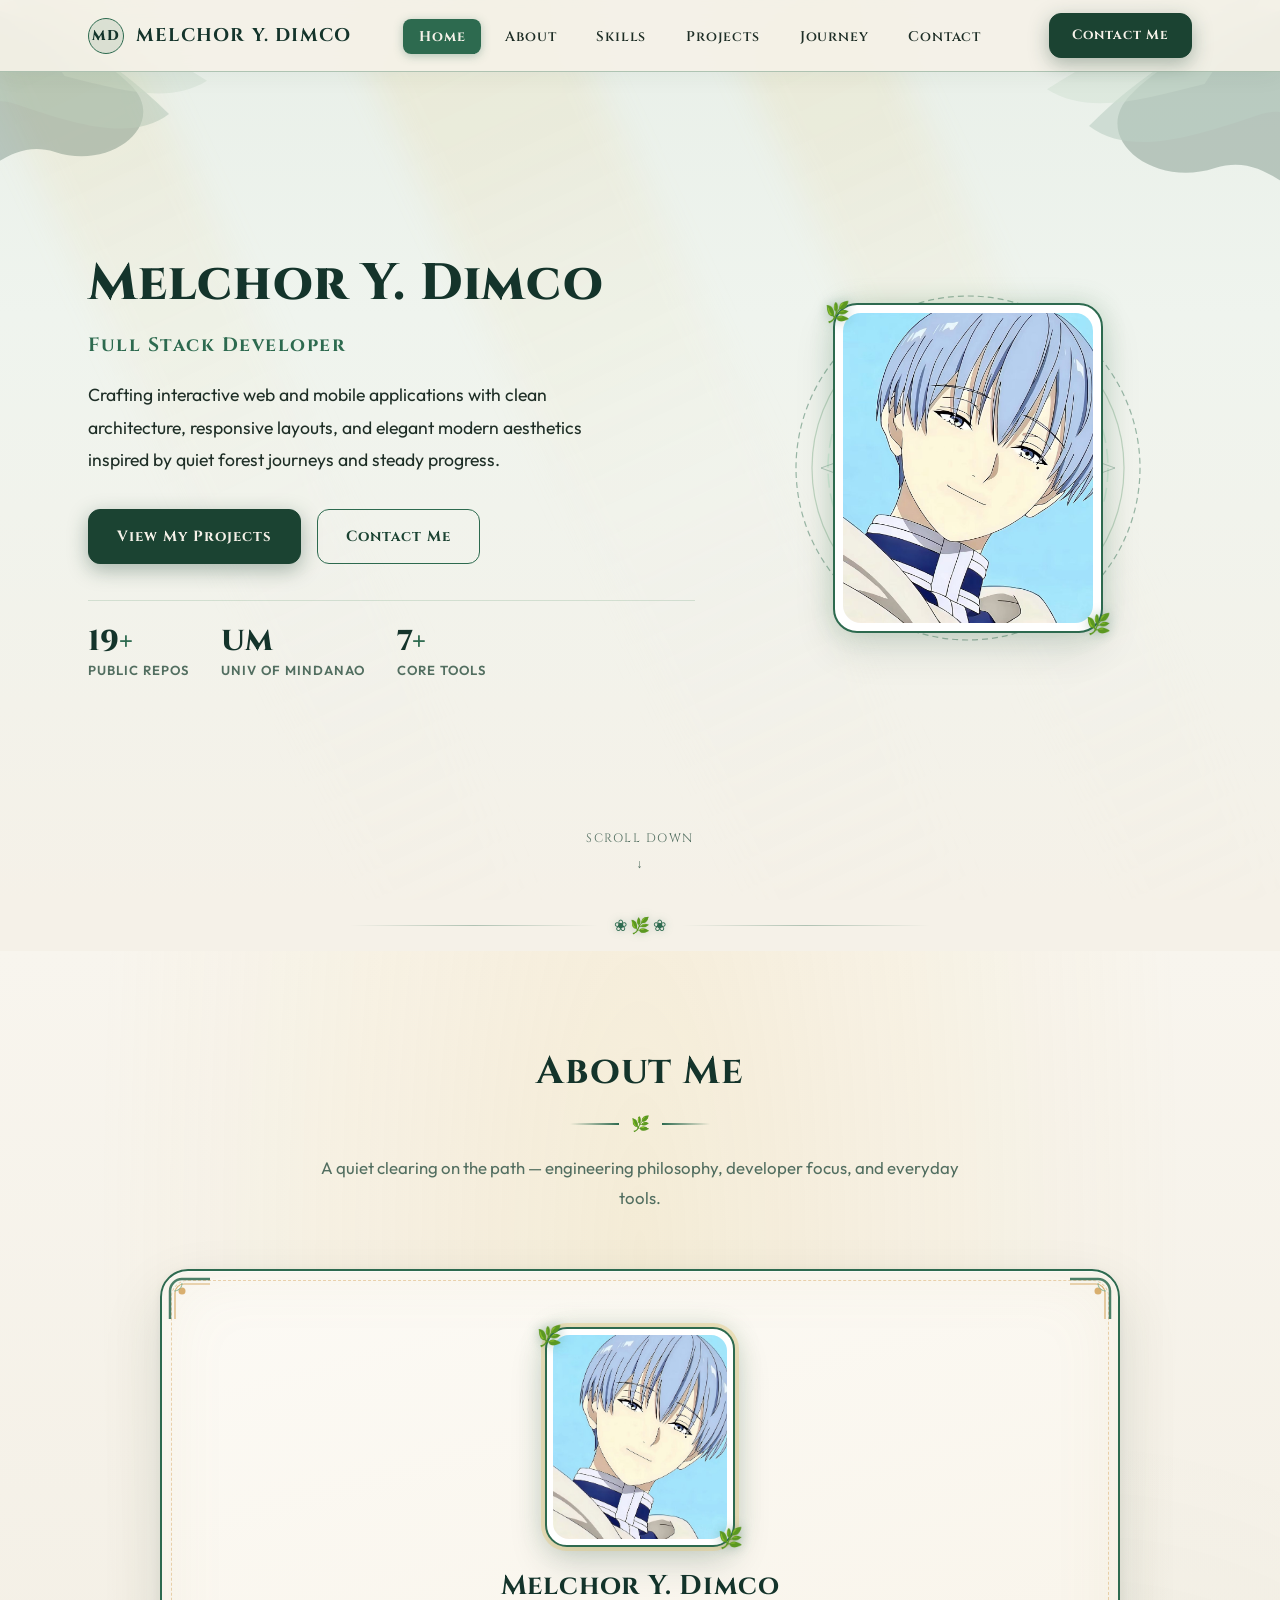
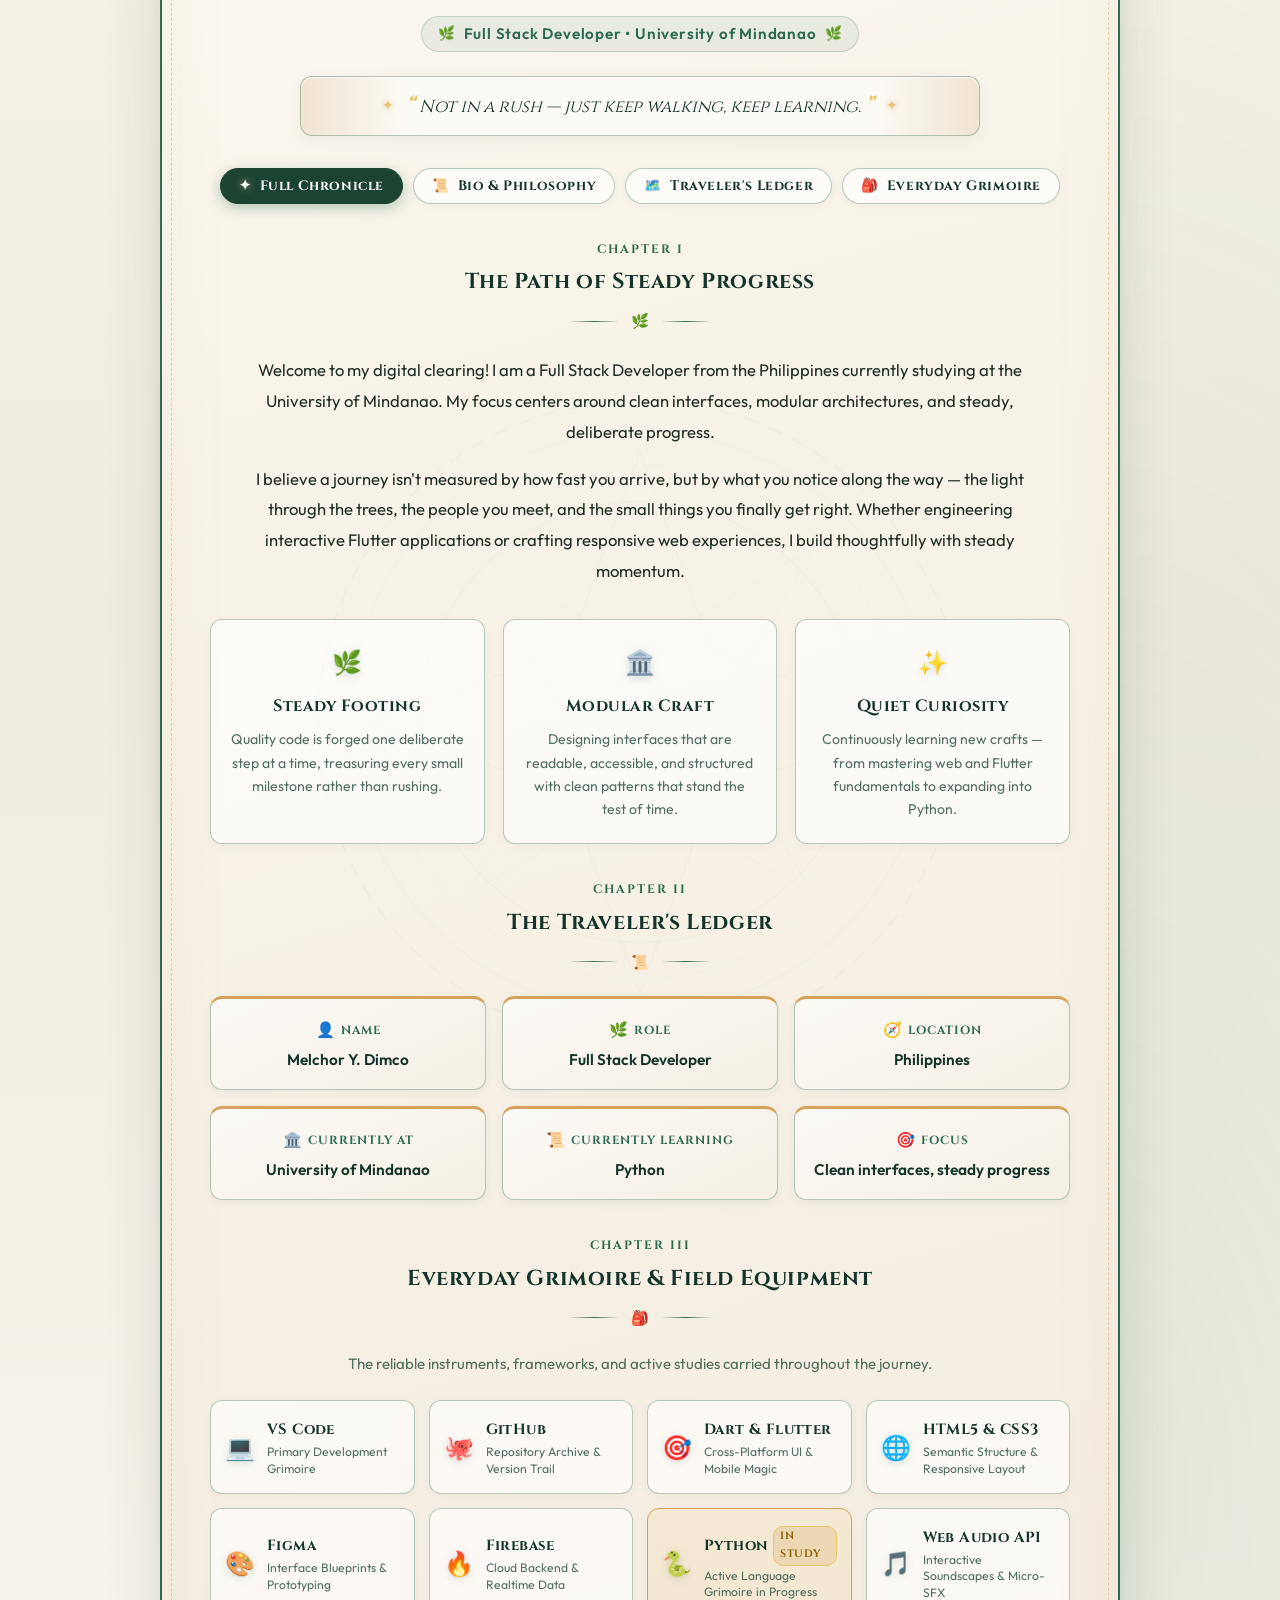
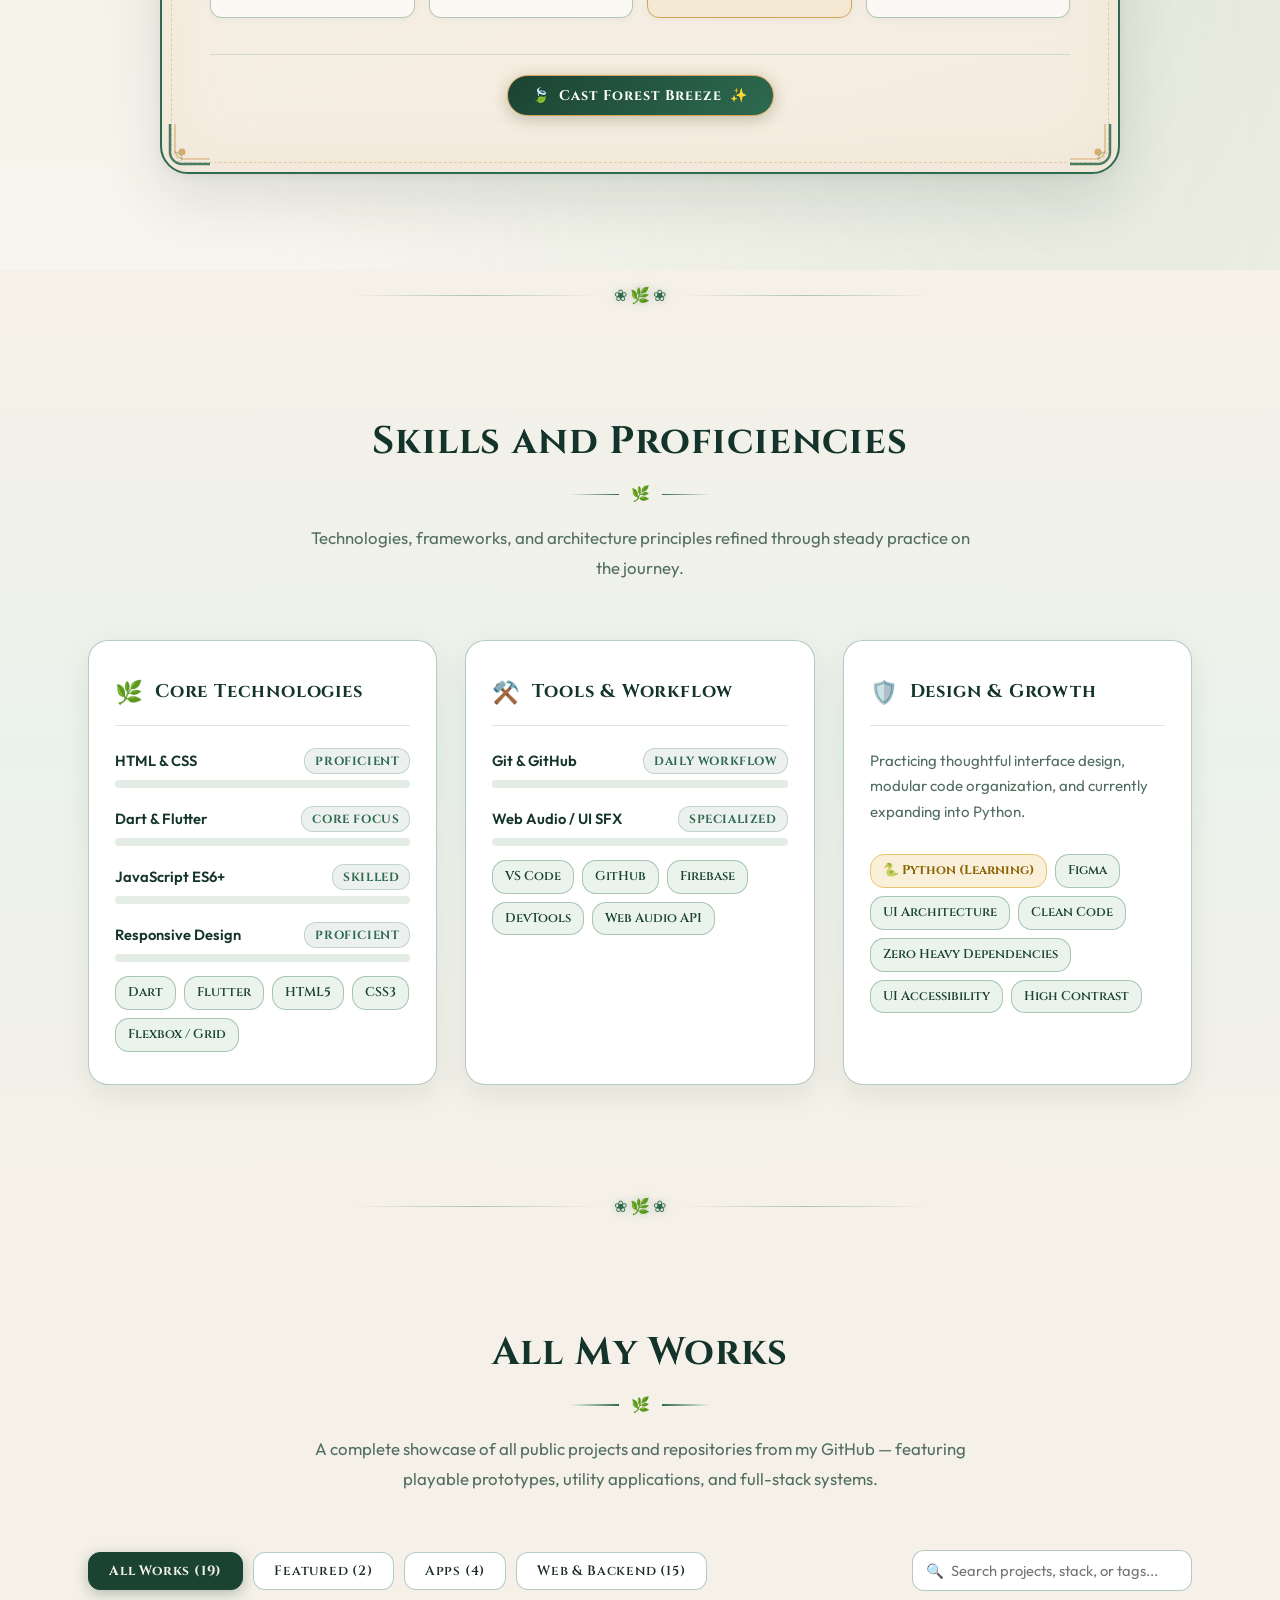
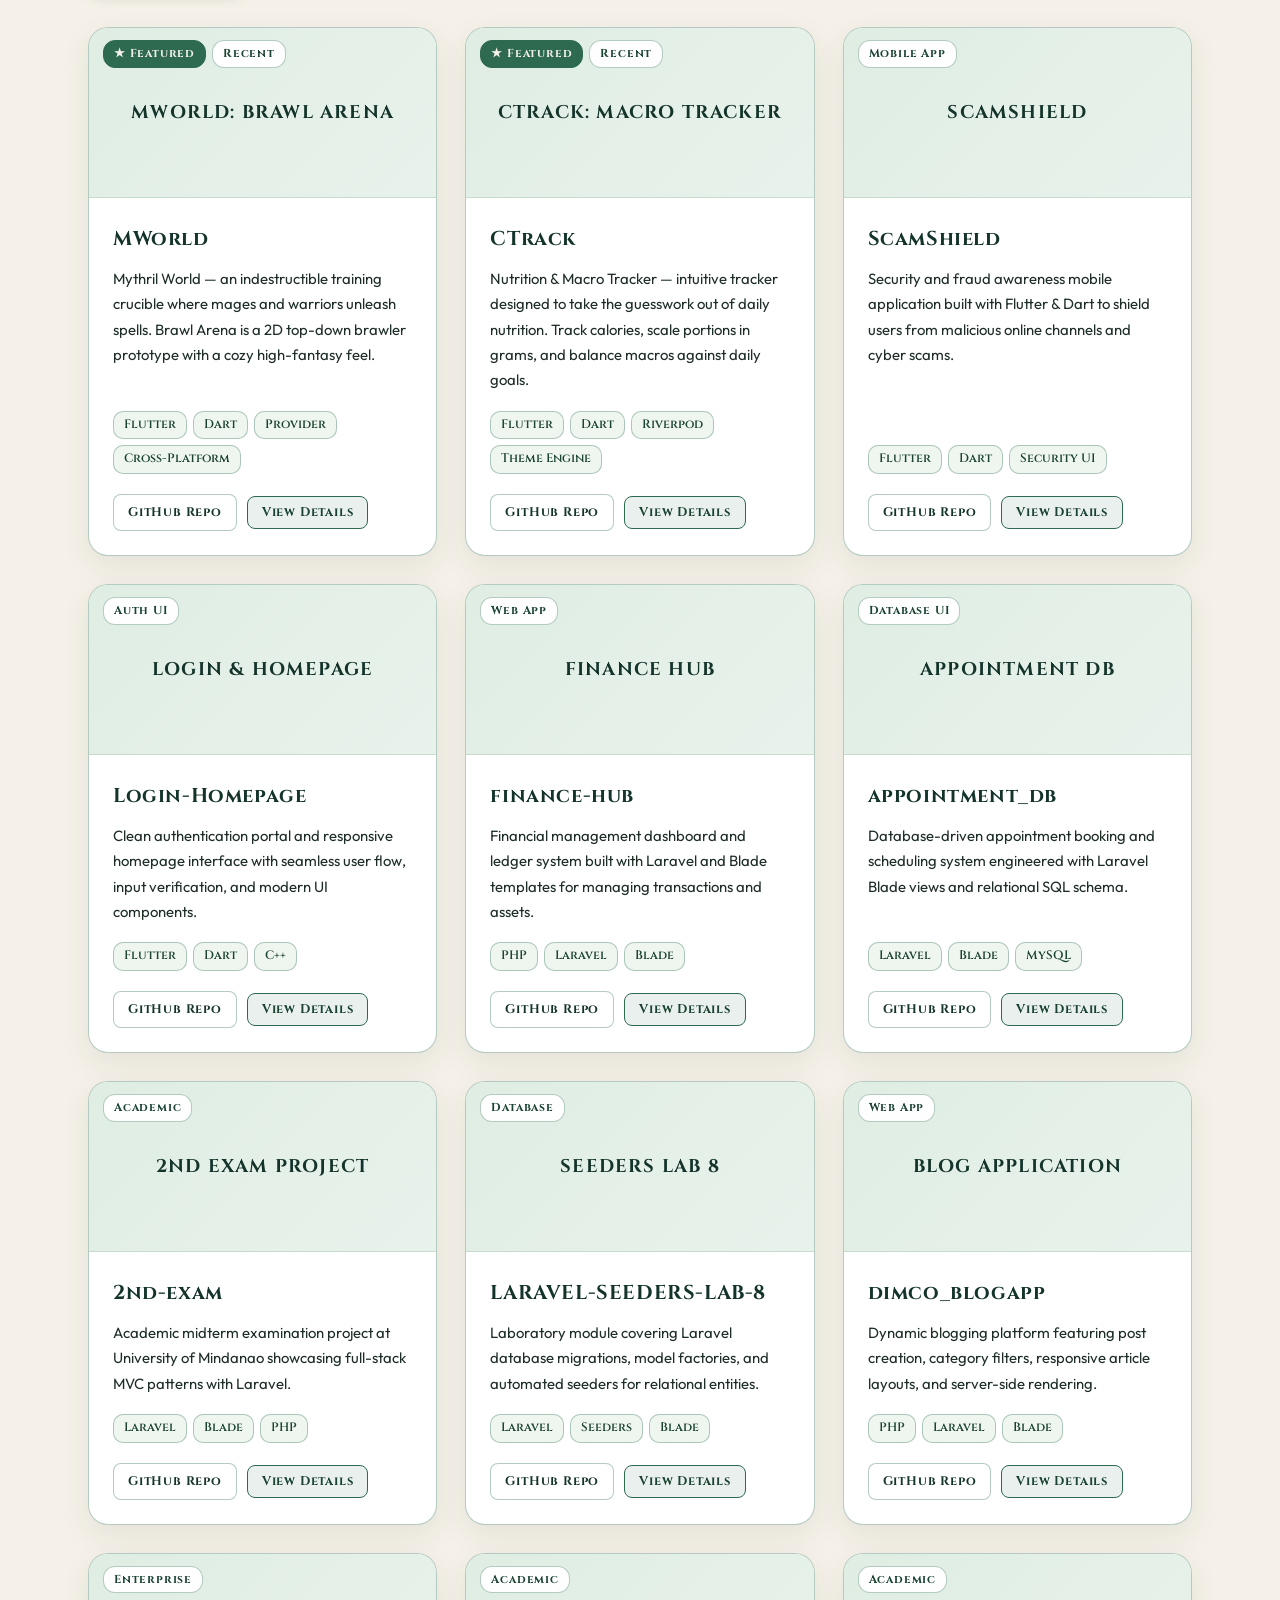
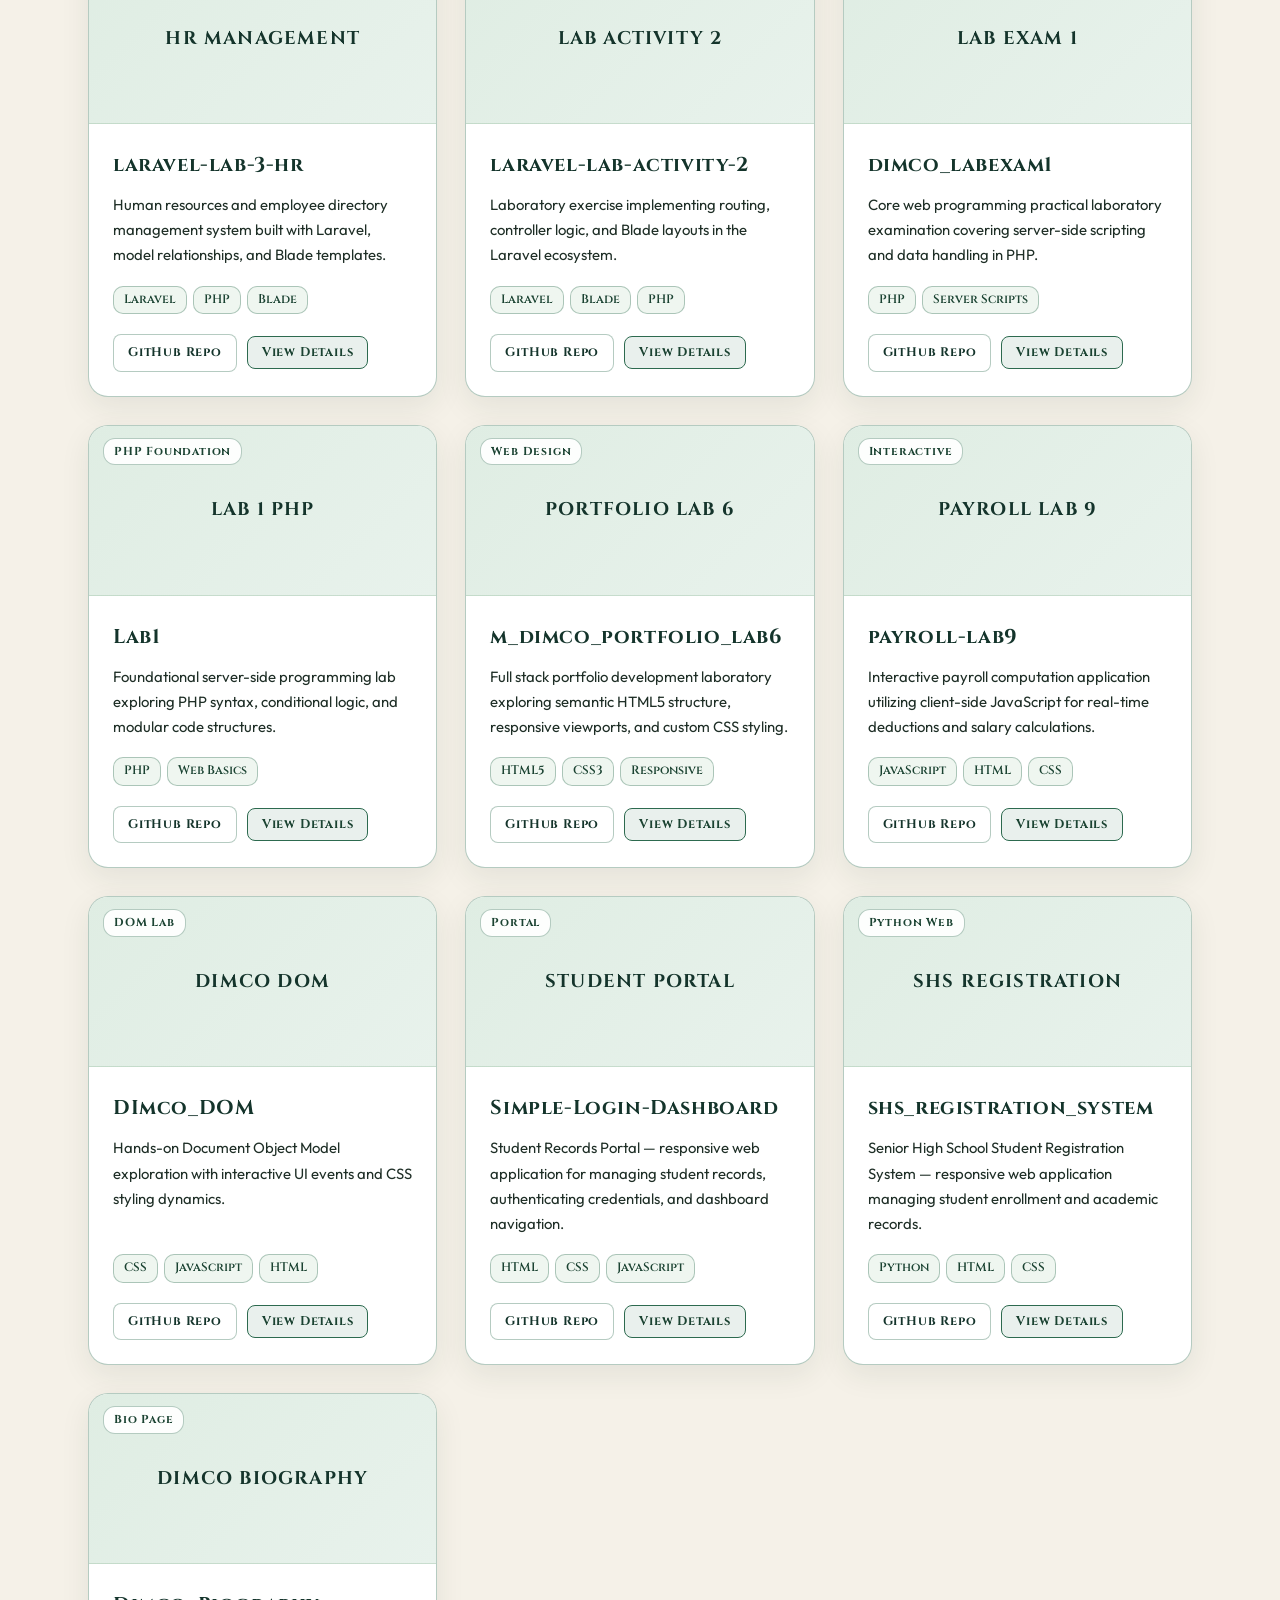
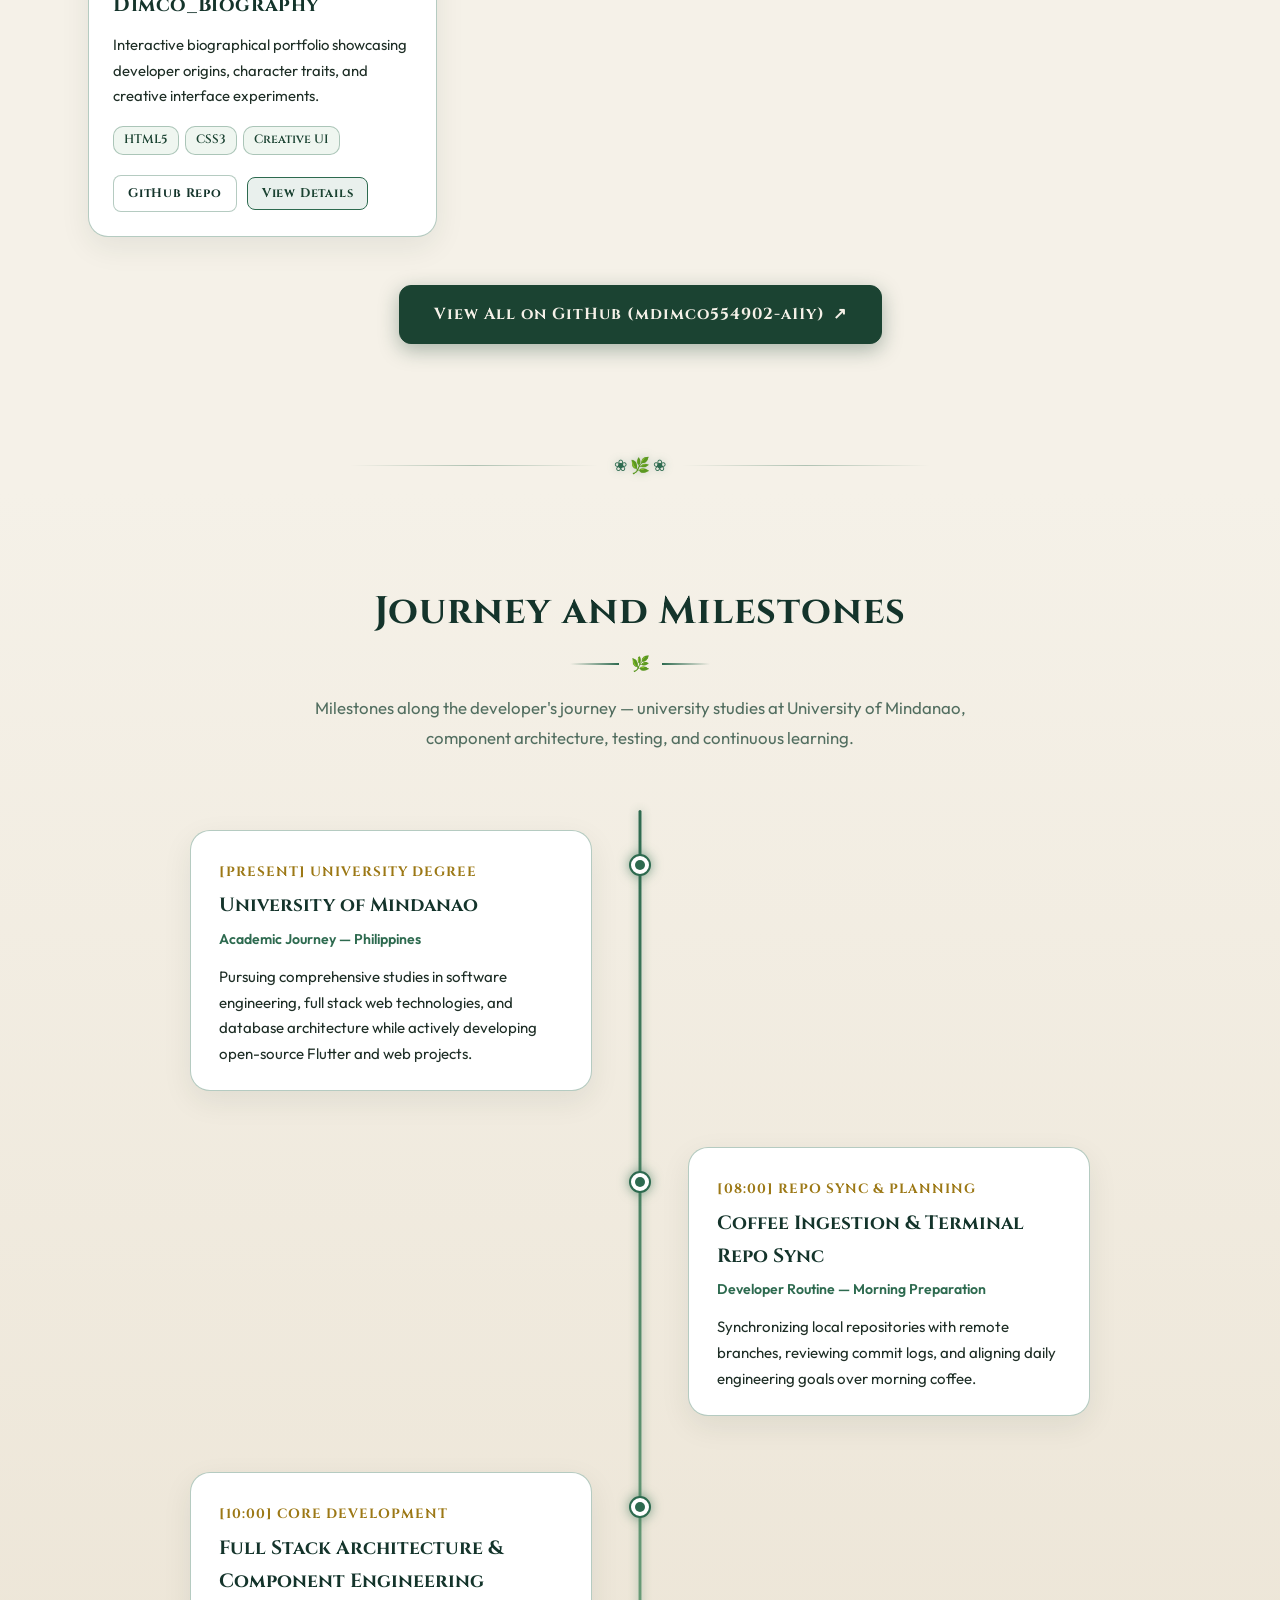
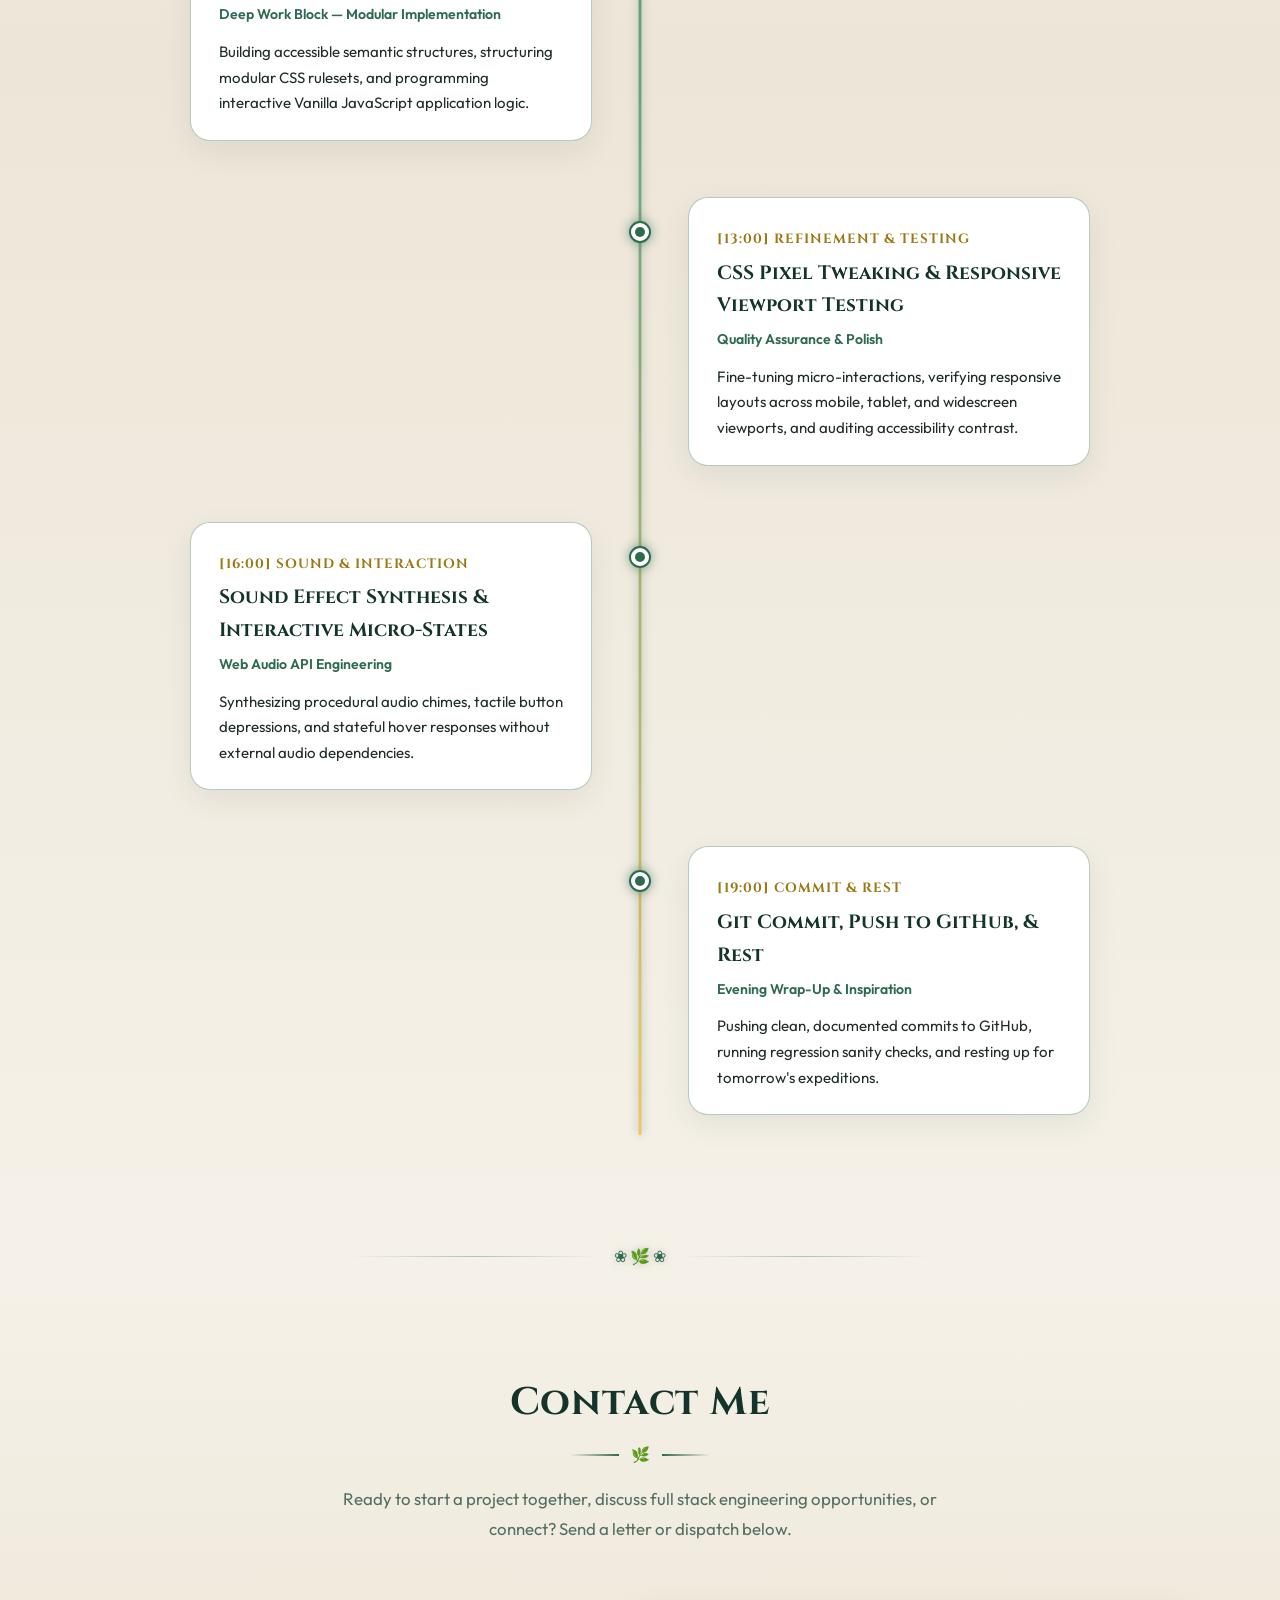
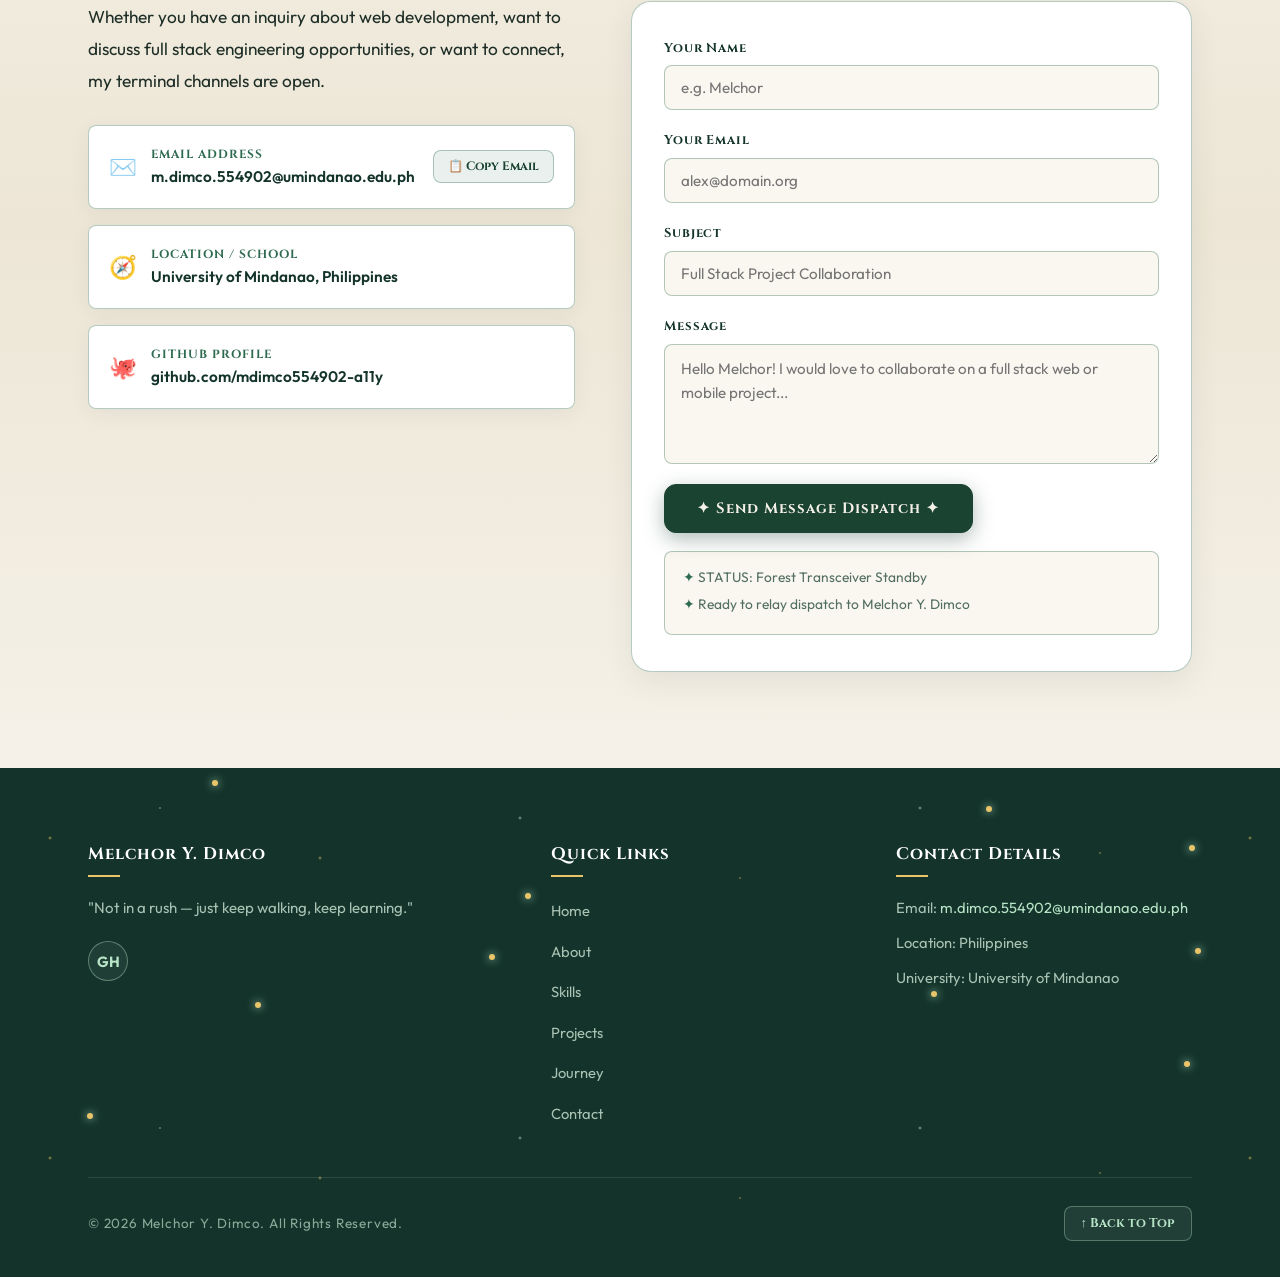
==== index.html @ fe4b0633 "Initial portfolio" ====
<!DOCTYPE html>
<html lang="en">
<head>
    <meta charset="UTF-8">
    <meta name="viewport" content="width=device-width, initial-scale=1.0">
    <meta name="description" content="Portfolio of Melchor Y. Dimco — Full Stack Developer based in the Philippines, crafting clean interfaces, modular backends, and steady web experiences in a calm green forest aesthetic.">
    <title>Melchor Y. Dimco | Full Stack Developer</title>

    <!-- Google Fonts: Cinzel (Storybook Serif) & Outfit (Clean Modern Sans) -->
    <link rel="preconnect" href="https://fonts.googleapis.com">
    <link rel="preconnect" href="https://fonts.gstatic.com" crossorigin>
    <link href="https://fonts.googleapis.com/css2?family=Cinzel:wght@600;700;800;900&family=Outfit:wght@300;400;500;600;700&display=swap" rel="stylesheet">

    <!-- CSS Cascades -->
    <link rel="stylesheet" href="css/main.css">
    <link rel="stylesheet" href="css/animations.css">
</head>
<body>

    <!-- Moss-Green Journey Progress Bar (Top of Viewport) -->
    <div id="scroll-progress-bar" aria-hidden="true"></div>

    <!-- 1. FIXED HEADER / NAVIGATION (72px, Frosted Cream Glass) -->
    <header class="site-header" id="site-header">
        <div class="header-container">
            <!-- Monogram & Wordmark -->
            <a href="#hero" class="header-logo" aria-label="Melchor Y. Dimco Home">
                <span class="logo-monogram">MD</span>
                <span>MELCHOR Y. DIMCO</span>
            </a>

            <!-- Desktop Nav Menu -->
            <nav aria-label="Main Navigation">
                <ul class="nav-menu" id="nav-menu">
                    <li><a href="#hero" class="nav-link active">Home</a></li>
                    <li><a href="#about" class="nav-link">About</a></li>
                    <li><a href="#skills" class="nav-link">Skills</a></li>
                    <li><a href="#projects" class="nav-link">Projects</a></li>
                    <li><a href="#journey" class="nav-link">Journey</a></li>
                    <li><a href="#contact" class="nav-link">Contact</a></li>
                </ul>
            </nav>

            <!-- Header Right Actions -->
            <div class="header-actions">
                <a href="#contact" class="btn-contact-nav">Contact Me</a>
                <button class="hamburger-toggle" id="hamburger-toggle" type="button" aria-label="Toggle navigation menu" aria-expanded="false">☰</button>
            </div>
        </div>

        <!-- Mobile Slide-In Panel -->
        <div class="mobile-nav-panel" id="mobile-nav-panel" aria-label="Mobile Navigation">
            <a href="#hero" class="nav-link active">Home</a>
            <a href="#about" class="nav-link">About</a>
            <a href="#skills" class="nav-link">Skills</a>
            <a href="#projects" class="nav-link">Projects</a>
            <a href="#journey" class="nav-link">Journey</a>
            <a href="#contact" class="nav-link">Contact</a>
            <a href="#contact" class="btn-primary" style="margin-top: 8px; width: 100%; text-align: center;">Contact Me</a>
        </div>
    </header>

    <!-- MAIN CONTENT -->
    <main>

        <!-- 2. SECTION 1: HERO SECTION (Sunlit Forest Entrance) -->
        <section id="hero">
            <!-- Layered Forest Canopy & Sunlight Rays -->
            <div class="hero-forest-backdrop" aria-hidden="true">
                <!-- Soft Sunlight Rays -->
                <div class="sunlight-ray ray-1"></div>
                <div class="sunlight-ray ray-2"></div>
                <div class="sunlight-ray ray-3"></div>

                <!-- Forest Canopy Leaves Top Left & Right -->
                <svg class="canopy-svg canopy-left" viewBox="0 0 400 200" fill="none" xmlns="http://www.w3.org/2000/svg">
                    <path d="M-20,-20 C60,40 120,30 180,90 C220,130 160,180 100,160 C50,145 30,190 -20,200 Z" fill="#1B4332"/>
                    <path d="M0,0 C90,20 160,60 220,120 C180,150 120,130 60,110 C20,95 10,130 -20,140 Z" fill="#2D6A4F" opacity="0.6"/>
                    <path d="M50,-10 C120,15 190,40 260,85 C220,110 170,95 110,80 Z" fill="#74A57F" opacity="0.45"/>
                </svg>

                <svg class="canopy-svg canopy-right" viewBox="0 0 400 200" fill="none" xmlns="http://www.w3.org/2000/svg">
                    <path d="M420,-20 C340,40 280,30 220,90 C180,130 240,180 300,160 C350,145 370,190 420,200 Z" fill="#1B4332"/>
                    <path d="M400,0 C310,20 240,60 180,120 C220,150 280,130 340,110 C380,95 390,130 420,140 Z" fill="#2D6A4F" opacity="0.6"/>
                    <path d="M350,-10 C280,15 210,40 140,85 C180,110 230,95 290,80 Z" fill="#74A57F" opacity="0.45"/>
                </svg>
            </div>

            <!-- Falling Forest Leaves Container (Max 12 Leaves) -->
            <div id="falling-leaves-container" aria-hidden="true"></div>

            <div class="section-container">
                <div class="hero-grid">
                    <!-- Text Column -->
                    <div class="hero-text-col">
                        <h1 class="hero-title">Melchor Y. Dimco</h1>
                        <p class="hero-role">Full Stack Developer</p>
                        <p class="hero-intro">Crafting interactive web and mobile applications with clean architecture, responsive layouts, and elegant modern aesthetics inspired by quiet forest journeys and steady progress.</p>

                        <div class="hero-btn-group">
                            <a href="#projects" class="btn-primary">View My Projects</a>
                            <a href="#contact" class="btn-secondary">Contact Me</a>
                        </div>

                        <!-- Stats Strip (Real Data Only - Zero Percentages) -->
                        <div class="hero-stats-strip">
                            <div class="stat-item">
                                <span class="stat-number">19<span>+</span></span>
                                <span class="stat-label">Public Repos</span>
                            </div>
                            <div class="stat-item">
                                <span class="stat-number">UM</span>
                                <span class="stat-label">Univ of Mindanao</span>
                            </div>
                            <div class="stat-item">
                                <span class="stat-number">7<span>+</span></span>
                                <span class="stat-label">Core Tools</span>
                            </div>
                        </div>
                    </div>

                    <!-- Photo Column with Faint Glowing Green Magic Circle -->
                    <div class="hero-photo-col">
                        <!-- Faint Glowing Green Magic Circle SVG -->
                        <div class="magic-circle-svg-wrap" aria-hidden="true">
                            <svg viewBox="0 0 370 370" fill="none" xmlns="http://www.w3.org/2000/svg">
                                <circle cx="185" cy="185" r="172" stroke="#2D6A4F" stroke-width="1.2" stroke-dasharray="6 4" opacity="0.45"/>
                                <circle cx="185" cy="185" r="156" stroke="#74A57F" stroke-width="1.2" opacity="0.4"/>
                                <circle cx="185" cy="185" r="140" stroke="#B7E4C7" stroke-width="1.5" stroke-dasharray="14 6" opacity="0.5"/>
                                <polygon points="185,38 224,146 332,185 224,224 185,332 146,224 38,185 146,146" stroke="#2D6A4F" stroke-width="0.9" opacity="0.35"/>
                                <polygon points="185,50 212,158 320,185 212,212 185,320 158,212 50,185 158,158" stroke="#74A57F" stroke-width="0.9" transform="rotate(45 185 185)" opacity="0.3"/>
                                <circle cx="185" cy="185" r="120" stroke="#2D6A4F" stroke-width="1" opacity="0.4"/>
                            </svg>
                        </div>

                        <!-- 24px Rounded Gold & Moss Frame with Corner Ferns -->
                        <div class="hero-photo-frame">
                            <img src="assets/images/Himmel.jpg" alt="Melchor Y. Dimco - Full Stack Developer Portrait" class="hero-img">
                        </div>
                    </div>
                </div>
            </div>

            <!-- Soft Animated Scroll-Down Indicator -->
            <a href="#about" class="hero-scroll-indicator" aria-label="Scroll to About section">
                <span>SCROLL DOWN</span>
                <span class="scroll-arrow" aria-hidden="true">↓</span>
            </a>
        </section>

        <!-- Fern Divider -->
        <div class="section-fern-divider" aria-hidden="true">
            <div class="divider-line"></div>
            <div class="divider-leaf">❀ 🌿 ❀</div>
            <div class="divider-line"></div>
        </div>

        <!-- 3. SECTION 2: ABOUT SECTION (Quiet Forest Clearing) -->
        <section id="about">
            <div class="section-container">
                <div class="section-header">
                    <h2 class="section-heading">About Me</h2>
                    <div class="section-heading-underline"><span class="section-heading-leaf">🌿</span></div>
                    <p class="section-lead">A quiet clearing on the path — engineering philosophy, developer focus, and everyday tools.</p>
                </div>

                <!-- Thematic Storybook Grimoire Card -->
                <div class="about-card-centered about-grimoire-card">
                    <!-- Faint Rotating Magic Circle Watermark in Background -->
                    <div class="about-magic-watermark" aria-hidden="true">
                        <svg viewBox="0 0 370 370" fill="none" xmlns="http://www.w3.org/2000/svg">
                            <circle cx="185" cy="185" r="175" stroke="#2D6A4F" stroke-width="1.2" stroke-dasharray="8 6" opacity="0.6"/>
                            <circle cx="185" cy="185" r="158" stroke="#74A57F" stroke-width="1" opacity="0.5"/>
                            <circle cx="185" cy="185" r="140" stroke="#B7E4C7" stroke-width="1.2" stroke-dasharray="14 6" opacity="0.5"/>
                            <polygon points="185,38 224,146 332,185 224,224 185,332 146,224 38,185 146,146" stroke="#2D6A4F" stroke-width="0.9" opacity="0.4"/>
                            <polygon points="185,50 212,158 320,185 212,212 185,320 158,212 50,185 158,158" stroke="#74A57F" stroke-width="0.9" transform="rotate(45 185 185)" opacity="0.35"/>
                            <circle cx="185" cy="185" r="120" stroke="#2D6A4F" stroke-width="1" opacity="0.4"/>
                        </svg>
                    </div>

                    <!-- Four Ornate Elven Grimoire Corner Brackets -->
                    <div class="grimoire-corner grimoire-corner-tl" aria-hidden="true">
                        <svg viewBox="0 0 44 44" fill="none"><path d="M2,42 L2,14 C2,7.37 7.37,2 14,2 L42,2" stroke="#2D6A4F" stroke-width="2.5"/><path d="M7,42 L7,16 C7,11.03 11.03,7 16,7 L42,7" stroke="#D4A359" stroke-width="1.2"/><circle cx="14" cy="14" r="3.5" fill="#D4A359"/><path d="M14,6 C14,14 6,14 6,14" stroke="#74A57F" stroke-width="1"/></svg>
                    </div>
                    <div class="grimoire-corner grimoire-corner-tr" aria-hidden="true">
                        <svg viewBox="0 0 44 44" fill="none"><path d="M42,42 L42,14 C42,7.37 36.63,2 30,2 L2,2" stroke="#2D6A4F" stroke-width="2.5"/><path d="M37,42 L37,16 C37,11.03 32.97,7 28,7 L2,7" stroke="#D4A359" stroke-width="1.2"/><circle cx="30" cy="14" r="3.5" fill="#D4A359"/><path d="M30,6 C30,14 38,14 38,14" stroke="#74A57F" stroke-width="1"/></svg>
                    </div>
                    <div class="grimoire-corner grimoire-corner-bl" aria-hidden="true">
                        <svg viewBox="0 0 44 44" fill="none"><path d="M2,2 L2,30 C2,36.63 7.37,42 14,42 L42,42" stroke="#2D6A4F" stroke-width="2.5"/><path d="M7,2 L7,28 C7,32.97 11.03,37 16,37 L42,37" stroke="#D4A359" stroke-width="1.2"/><circle cx="14" cy="30" r="3.5" fill="#D4A359"/><path d="M14,38 C14,30 6,30 6,30" stroke="#74A57F" stroke-width="1"/></svg>
                    </div>
                    <div class="grimoire-corner grimoire-corner-br" aria-hidden="true">
                        <svg viewBox="0 0 44 44" fill="none"><path d="M42,2 L42,30 C42,36.63 36.63,42 30,42 L2,42" stroke="#2D6A4F" stroke-width="2.5"/><path d="M37,2 L37,28 C37,32.97 32.97,37 28,37 L2,37" stroke="#D4A359" stroke-width="1.2"/><circle cx="30" cy="30" r="3.5" fill="#D4A359"/><path d="M30,38 C30,30 38,30 38,30" stroke="#74A57F" stroke-width="1"/></svg>
                    </div>

                    <!-- Centered Portrait & Identity Badge -->
                    <div class="about-avatar-wrap">
                        <div class="about-photo-frame">
                            <img src="assets/images/Himmel.jpg" alt="Melchor Y. Dimco Portrait" class="about-img" loading="lazy">
                        </div>
                        <h3 class="about-name-title">Melchor Y. Dimco</h3>
                        <p class="about-role-sub">
                            <span class="about-role-leaf">🌿</span>
                            <span>Full Stack Developer • University of Mindanao</span>
                            <span class="about-role-leaf">🌿</span>
                        </p>
                    </div>

                    <!-- Frieren Storybook Motto Plaque (Antique Parchment Scroll Banner) -->
                    <div class="about-motto-plaque">
                        <div class="plaque-pin plaque-pin-left" aria-hidden="true">✦</div>
                        <div class="plaque-content">
                            <span class="plaque-quote-mark">“</span>
                            <span class="plaque-text">Not in a rush — just keep walking, keep learning.</span>
                            <span class="plaque-quote-mark">”</span>
                        </div>
                        <div class="plaque-pin plaque-pin-right" aria-hidden="true">✦</div>
                    </div>

                    <!-- Thematic Interactive Navigation Tabs (Ribbon Bookmarks) -->
                    <div class="about-grimoire-tabs" role="tablist" aria-label="About Me Chapters">
                        <button type="button" class="about-tab-btn active" role="tab" aria-selected="true" data-tab="all" id="tab-btn-all">
                            <span class="tab-icon">✦</span>
                            <span>Full Chronicle</span>
                        </button>
                        <button type="button" class="about-tab-btn" role="tab" aria-selected="false" data-tab="chronicle" id="tab-btn-chronicle">
                            <span class="tab-icon">📜</span>
                            <span>Bio &amp; Philosophy</span>
                        </button>
                        <button type="button" class="about-tab-btn" role="tab" aria-selected="false" data-tab="ledger" id="tab-btn-ledger">
                            <span class="tab-icon">🗺️</span>
                            <span>Traveler's Ledger</span>
                        </button>
                        <button type="button" class="about-tab-btn" role="tab" aria-selected="false" data-tab="equipment" id="tab-btn-equipment">
                            <span class="tab-icon">🎒</span>
                            <span>Everyday Grimoire</span>
                        </button>
                    </div>

                    <!-- TAB CONTENT PANELS CONTAINER -->
                    <div class="about-panels-wrap">

                        <!-- CHAPTER I: BIO & JOURNEY PHILOSOPHY -->
                        <div class="about-tab-panel is-active" id="panel-chronicle" data-panel="chronicle">
                            <div class="about-chapter-heading">
                                <span class="chapter-num">Chapter I</span>
                                <h4 class="chapter-title">The Path of Steady Progress</h4>
                                <div class="chapter-divider"><span class="chapter-leaf">🌿</span></div>
                            </div>

                            <div class="about-bio-wrap">
                                <p class="about-bio-p">Welcome to my digital clearing! I am a Full Stack Developer from the Philippines currently studying at the University of Mindanao. My focus centers around clean interfaces, modular architectures, and steady, deliberate progress.</p>
                                <p class="about-bio-p">I believe a journey isn't measured by how fast you arrive, but by what you notice along the way — the light through the trees, the people you meet, and the small things you finally get right. Whether engineering interactive Flutter applications or crafting responsive web experiences, I build thoughtfully with steady momentum.</p>
                            </div>

                            <!-- 3 Frieren Journey Principles Cards -->
                            <div class="journey-principles-grid">
                                <div class="principle-card">
                                    <div class="principle-icon-wrap">🌿</div>
                                    <h5 class="principle-title">Steady Footing</h5>
                                    <p class="principle-desc">Quality code is forged one deliberate step at a time, treasuring every small milestone rather than rushing.</p>
                                </div>
                                <div class="principle-card">
                                    <div class="principle-icon-wrap">🏛️</div>
                                    <h5 class="principle-title">Modular Craft</h5>
                                    <p class="principle-desc">Designing interfaces that are readable, accessible, and structured with clean patterns that stand the test of time.</p>
                                </div>
                                <div class="principle-card">
                                    <div class="principle-icon-wrap">✨</div>
                                    <h5 class="principle-title">Quiet Curiosity</h5>
                                    <p class="principle-desc">Continuously learning new crafts — from mastering web and Flutter fundamentals to expanding into Python.</p>
                                </div>
                            </div>
                        </div>

                        <!-- CHAPTER II: THE TRAVELER'S LEDGER (6 Parchment Info Cards) -->
                        <div class="about-tab-panel is-active" id="panel-ledger" data-panel="ledger">
                            <div class="about-chapter-heading">
                                <span class="chapter-num">Chapter II</span>
                                <h4 class="chapter-title">The Traveler's Ledger</h4>
                                <div class="chapter-divider"><span class="chapter-leaf">📜</span></div>
                            </div>

                            <div class="about-info-grid">
                                <div class="info-item">
                                    <div class="info-item-header">
                                        <span class="info-item-icon">👤</span>
                                        <span class="info-label">Name</span>
                                    </div>
                                    <span class="info-value">Melchor Y. Dimco</span>
                                </div>
                                <div class="info-item">
                                    <div class="info-item-header">
                                        <span class="info-item-icon">🌿</span>
                                        <span class="info-label">Role</span>
                                    </div>
                                    <span class="info-value">Full Stack Developer</span>
                                </div>
                                <div class="info-item">
                                    <div class="info-item-header">
                                        <span class="info-item-icon">🧭</span>
                                        <span class="info-label">Location</span>
                                    </div>
                                    <span class="info-value">Philippines</span>
                                </div>
                                <div class="info-item">
                                    <div class="info-item-header">
                                        <span class="info-item-icon">🏛️</span>
                                        <span class="info-label">Currently At</span>
                                    </div>
                                    <span class="info-value">University of Mindanao</span>
                                </div>
                                <div class="info-item">
                                    <div class="info-item-header">
                                        <span class="info-item-icon">📜</span>
                                        <span class="info-label">Currently Learning</span>
                                    </div>
                                    <span class="info-value">Python</span>
                                </div>
                                <div class="info-item">
                                    <div class="info-item-header">
                                        <span class="info-item-icon">🎯</span>
                                        <span class="info-label">Focus</span>
                                    </div>
                                    <span class="info-value">Clean interfaces, steady progress</span>
                                </div>
                            </div>
                        </div>

                        <!-- CHAPTER III: EVERYDAY GRIMOIRE & TOOLS (Real Data Tools Showcase) -->
                        <div class="about-tab-panel is-active" id="panel-equipment" data-panel="equipment">
                            <div class="about-chapter-heading">
                                <span class="chapter-num">Chapter III</span>
                                <h4 class="chapter-title">Everyday Grimoire &amp; Field Equipment</h4>
                                <div class="chapter-divider"><span class="chapter-leaf">🎒</span></div>
                            </div>
                            <p class="about-panel-subtitle">The reliable instruments, frameworks, and active studies carried throughout the journey.</p>

                            <div class="grimoire-tools-grid">
                                <div class="grimoire-tool-card">
                                    <div class="tool-card-icon">💻</div>
                                    <div class="tool-card-body">
                                        <span class="tool-card-name">VS Code</span>
                                        <span class="tool-card-role">Primary Development Grimoire</span>
                                    </div>
                                </div>
                                <div class="grimoire-tool-card">
                                    <div class="tool-card-icon">🐙</div>
                                    <div class="tool-card-body">
                                        <span class="tool-card-name">GitHub</span>
                                        <span class="tool-card-role">Repository Archive &amp; Version Trail</span>
                                    </div>
                                </div>
                                <div class="grimoire-tool-card">
                                    <div class="tool-card-icon">🎯</div>
                                    <div class="tool-card-body">
                                        <span class="tool-card-name">Dart &amp; Flutter</span>
                                        <span class="tool-card-role">Cross-Platform UI &amp; Mobile Magic</span>
                                    </div>
                                </div>
                                <div class="grimoire-tool-card">
                                    <div class="tool-card-icon">🌐</div>
                                    <div class="tool-card-body">
                                        <span class="tool-card-name">HTML5 &amp; CSS3</span>
                                        <span class="tool-card-role">Semantic Structure &amp; Responsive Layout</span>
                                    </div>
                                </div>
                                <div class="grimoire-tool-card">
                                    <div class="tool-card-icon">🎨</div>
                                    <div class="tool-card-body">
                                        <span class="tool-card-name">Figma</span>
                                        <span class="tool-card-role">Interface Blueprints &amp; Prototyping</span>
                                    </div>
                                </div>
                                <div class="grimoire-tool-card">
                                    <div class="tool-card-icon">🔥</div>
                                    <div class="tool-card-body">
                                        <span class="tool-card-name">Firebase</span>
                                        <span class="tool-card-role">Cloud Backend &amp; Realtime Data</span>
                                    </div>
                                </div>
                                <div class="grimoire-tool-card tool-card-learning">
                                    <div class="tool-card-icon">🐍</div>
                                    <div class="tool-card-body">
                                        <span class="tool-card-name">Python <span class="tool-badge-status">In Study</span></span>
                                        <span class="tool-card-role">Active Language Grimoire in Progress</span>
                                    </div>
                                </div>
                                <div class="grimoire-tool-card">
                                    <div class="tool-card-icon">🎵</div>
                                    <div class="tool-card-body">
                                        <span class="tool-card-name">Web Audio API</span>
                                        <span class="tool-card-role">Interactive Soundscapes &amp; Micro-SFX</span>
                                    </div>
                                </div>
                            </div>
                        </div>

                    </div> <!-- End about-panels-wrap -->

                    <!-- Interactive Mana Breeze / Forest Chime Action Footer -->
                    <div class="about-card-footer">
                        <button type="button" class="btn-mana-breeze" id="btn-mana-breeze" aria-label="Cast Forest Breeze">
                            <span class="breeze-icon">🍃</span>
                            <span>Cast Forest Breeze</span>
                            <span class="breeze-sparkle">✨</span>
                        </button>
                    </div>

                </div> <!-- End about-card-centered -->
            </div>
        </section>

        <!-- Fern Divider -->
        <div class="section-fern-divider" aria-hidden="true">
            <div class="divider-line"></div>
            <div class="divider-leaf">❀ 🌿 ❀</div>
            <div class="divider-line"></div>
        </div>

        <!-- 4. SECTION 3: SKILLS SECTION (Forest Glade Toolkit) -->
        <section id="skills">
            <div class="section-container">
                <div class="section-header">
                    <h2 class="section-heading">Skills and Proficiencies</h2>
                    <div class="section-heading-underline"><span class="section-heading-leaf">🌿</span></div>
                    <p class="section-lead">Technologies, frameworks, and architecture principles refined through steady practice on the journey.</p>
                </div>

                <div class="skills-grid">
                    <!-- Category 1: Core Technologies -->
                    <div class="skill-category-card">
                        <div class="category-header">
                            <span class="category-icon" aria-hidden="true">🌿</span>
                            <h3 class="category-title">Core Technologies</h3>
                        </div>

                        <div class="skill-list">
                            <!-- HTML / CSS -->
                            <div class="skill-item">
                                <div class="skill-meta">
                                    <span>HTML &amp; CSS</span>
                                    <span class="skill-level-tag">Proficient</span>
                                </div>
                                <div class="skill-bar-track">
                                    <div class="skill-bar-fill" data-width="90%"></div>
                                </div>
                            </div>

                            <!-- Dart / Flutter -->
                            <div class="skill-item">
                                <div class="skill-meta">
                                    <span>Dart &amp; Flutter</span>
                                    <span class="skill-level-tag">Core Focus</span>
                                </div>
                                <div class="skill-bar-track">
                                    <div class="skill-bar-fill" data-width="85%"></div>
                                </div>
                            </div>

                            <!-- JavaScript -->
                            <div class="skill-item">
                                <div class="skill-meta">
                                    <span>JavaScript ES6+</span>
                                    <span class="skill-level-tag">Skilled</span>
                                </div>
                                <div class="skill-bar-track">
                                    <div class="skill-bar-fill" data-width="80%"></div>
                                </div>
                            </div>

                            <!-- Responsive Design -->
                            <div class="skill-item">
                                <div class="skill-meta">
                                    <span>Responsive Design</span>
                                    <span class="skill-level-tag">Proficient</span>
                                </div>
                                <div class="skill-bar-track">
                                    <div class="skill-bar-fill" data-width="88%"></div>
                                </div>
                            </div>
                        </div>

                        <div class="skill-chips">
                            <span class="skill-chip">Dart</span>
                            <span class="skill-chip">Flutter</span>
                            <span class="skill-chip">HTML5</span>
                            <span class="skill-chip">CSS3</span>
                            <span class="skill-chip">Flexbox / Grid</span>
                        </div>
                    </div>

                    <!-- Category 2: Tools & Backend -->
                    <div class="skill-category-card">
                        <div class="category-header">
                            <span class="category-icon" aria-hidden="true">⚒️</span>
                            <h3 class="category-title">Tools &amp; Workflow</h3>
                        </div>

                        <div class="skill-list">
                            <!-- Git / Workflow -->
                            <div class="skill-item">
                                <div class="skill-meta">
                                    <span>Git &amp; GitHub</span>
                                    <span class="skill-level-tag">Daily Workflow</span>
                                </div>
                                <div class="skill-bar-track">
                                    <div class="skill-bar-fill" data-width="85%"></div>
                                </div>
                            </div>

                            <!-- Web Audio / UI SFX -->
                            <div class="skill-item">
                                <div class="skill-meta">
                                    <span>Web Audio / UI SFX</span>
                                    <span class="skill-level-tag">Specialized</span>
                                </div>
                                <div class="skill-bar-track">
                                    <div class="skill-bar-fill" data-width="82%"></div>
                                </div>
                            </div>
                        </div>

                        <div class="skill-chips">
                            <span class="skill-chip">VS Code</span>
                            <span class="skill-chip">GitHub</span>
                            <span class="skill-chip">Firebase</span>
                            <span class="skill-chip">DevTools</span>
                            <span class="skill-chip">Web Audio API</span>
                        </div>
                    </div>

                    <!-- Category 3: Design & Active Learning -->
                    <div class="skill-category-card">
                        <div class="category-header">
                            <span class="category-icon" aria-hidden="true">🛡️</span>
                            <h3 class="category-title">Design &amp; Growth</h3>
                        </div>

                        <p style="font-size: 0.94rem; color: var(--text-muted); line-height: 1.7; margin-bottom: 16px;">Practicing thoughtful interface design, modular code organization, and currently expanding into Python.</p>

                        <div class="skill-chips">
                            <span class="skill-chip" style="background: rgba(233, 196, 106, 0.25); border-color: var(--c-sunlight-gold); color: #8A6405; font-weight: 700;">🐍 Python (Learning)</span>
                            <span class="skill-chip">Figma</span>
                            <span class="skill-chip">UI Architecture</span>
                            <span class="skill-chip">Clean Code</span>
                            <span class="skill-chip">Zero Heavy Dependencies</span>
                            <span class="skill-chip">UI Accessibility</span>
                            <span class="skill-chip">High Contrast</span>
                        </div>
                    </div>
                </div>
            </div>
        </section>

        <!-- Fern Divider -->
        <div class="section-fern-divider" aria-hidden="true">
            <div class="divider-line"></div>
            <div class="divider-leaf">❀ 🌿 ❀</div>
            <div class="divider-line"></div>
        </div>

        <!-- 5. SECTION 4: PROJECTS SECTION - ALL MY WORKS (Flower Meadow Inside Forest) -->
        <section id="projects">
            <div class="section-container">
                <div class="section-header">
                    <h2 class="section-heading">All My Works</h2>
                    <div class="section-heading-underline"><span class="section-heading-leaf">🌿</span></div>
                    <p class="section-lead">A complete showcase of all public projects and repositories from my GitHub — featuring playable prototypes, utility applications, and full-stack systems.</p>
                </div>

                <!-- Controls: Filter Tabs & Real-Time Search Box -->
                <div class="projects-controls">
                    <div class="filter-group" role="tablist" aria-label="Project Categories">
                        <button class="btn-filter active" data-filter="all" role="tab" aria-selected="true">All Works (19)</button>
                        <button class="btn-filter" data-filter="featured" role="tab" aria-selected="false">Featured (2)</button>
                        <button class="btn-filter" data-filter="app" role="tab" aria-selected="false">Apps (4)</button>
                        <button class="btn-filter" data-filter="web" role="tab" aria-selected="false">Web &amp; Backend (15)</button>
                    </div>

                    <div class="project-search-wrap">
                        <span class="search-icon" aria-hidden="true">🔍</span>
                        <input type="text" id="project-search" class="project-search-input" placeholder="Search projects, stack, or tags..." aria-label="Search projects">
                    </div>
                </div>

                <!-- 3-Column Desktop Grid with All 19 Real Projects -->
                <div class="projects-grid" id="projects-grid">

                    <!-- Featured 1: MWorld -->
                    <article class="project-card" data-category="app" data-featured="true" data-id="MWorld" tabindex="0">
                        <div class="project-card-image">
                            <div class="badge-stack">
                                <span class="project-badge-pill featured">★ Featured</span>
                                <span class="project-badge-pill">Recent</span>
                            </div>
                            <div class="project-image-placeholder">MWORLD: BRAWL ARENA</div>
                        </div>
                        <div class="project-card-body">
                            <h3 class="project-card-title">MWorld</h3>
                            <p class="project-card-desc">Mythril World — an indestructible training crucible where mages and warriors unleash spells. Brawl Arena is a 2D top-down brawler prototype with a cozy high-fantasy feel.</p>
                            <div class="project-tool-tags">
                                <span class="tool-tag">Flutter</span>
                                <span class="tool-tag">Dart</span>
                                <span class="tool-tag">Provider</span>
                                <span class="tool-tag">Cross-Platform</span>
                            </div>
                            <div class="project-card-actions">
                                <a href="https://github.com/mdimco554902-a11y/MWorld" target="_blank" rel="noopener noreferrer" class="btn-card-link" onclick="event.stopPropagation()">GitHub Repo</a>
                                <button type="button" class="btn-card-link btn-card-details">View Details</button>
                            </div>
                        </div>
                    </article>

                    <!-- Featured 2: CTrack -->
                    <article class="project-card" data-category="app" data-featured="true" data-id="CTrack" tabindex="0">
                        <div class="project-card-image">
                            <div class="badge-stack">
                                <span class="project-badge-pill featured">★ Featured</span>
                                <span class="project-badge-pill">Recent</span>
                            </div>
                            <div class="project-image-placeholder">CTRACK: MACRO TRACKER</div>
                        </div>
                        <div class="project-card-body">
                            <h3 class="project-card-title">CTrack</h3>
                            <p class="project-card-desc">Nutrition &amp; Macro Tracker — intuitive tracker designed to take the guesswork out of daily nutrition. Track calories, scale portions in grams, and balance macros against daily goals.</p>
                            <div class="project-tool-tags">
                                <span class="tool-tag">Flutter</span>
                                <span class="tool-tag">Dart</span>
                                <span class="tool-tag">Riverpod</span>
                                <span class="tool-tag">Theme Engine</span>
                            </div>
                            <div class="project-card-actions">
                                <a href="https://github.com/mdimco554902-a11y/CTrack" target="_blank" rel="noopener noreferrer" class="btn-card-link" onclick="event.stopPropagation()">GitHub Repo</a>
                                <button type="button" class="btn-card-link btn-card-details">View Details</button>
                            </div>
                        </div>
                    </article>

                    <!-- Project 3: ScamShield -->
                    <article class="project-card" data-category="app" data-id="ScamShield" tabindex="0">
                        <div class="project-card-image">
                            <div class="badge-stack">
                                <span class="project-badge-pill">Mobile App</span>
                            </div>
                            <div class="project-image-placeholder">SCAMSHIELD</div>
                        </div>
                        <div class="project-card-body">
                            <h3 class="project-card-title">ScamShield</h3>
                            <p class="project-card-desc">Security and fraud awareness mobile application built with Flutter &amp; Dart to shield users from malicious online channels and cyber scams.</p>
                            <div class="project-tool-tags">
                                <span class="tool-tag">Flutter</span>
                                <span class="tool-tag">Dart</span>
                                <span class="tool-tag">Security UI</span>
                            </div>
                            <div class="project-card-actions">
                                <a href="https://github.com/mdimco554902-a11y/ScamShield" target="_blank" rel="noopener noreferrer" class="btn-card-link" onclick="event.stopPropagation()">GitHub Repo</a>
                                <button type="button" class="btn-card-link btn-card-details">View Details</button>
                            </div>
                        </div>
                    </article>

                    <!-- Project 4: Login-Homepage -->
                    <article class="project-card" data-category="app" data-id="Login-Homepage" tabindex="0">
                        <div class="project-card-image">
                            <div class="badge-stack">
                                <span class="project-badge-pill">Auth UI</span>
                            </div>
                            <div class="project-image-placeholder">LOGIN &amp; HOMEPAGE</div>
                        </div>
                        <div class="project-card-body">
                            <h3 class="project-card-title">Login-Homepage</h3>
                            <p class="project-card-desc">Clean authentication portal and responsive homepage interface with seamless user flow, input verification, and modern UI components.</p>
                            <div class="project-tool-tags">
                                <span class="tool-tag">Flutter</span>
                                <span class="tool-tag">Dart</span>
                                <span class="tool-tag">C++</span>
                            </div>
                            <div class="project-card-actions">
                                <a href="https://github.com/mdimco554902-a11y/Login-Homepage" target="_blank" rel="noopener noreferrer" class="btn-card-link" onclick="event.stopPropagation()">GitHub Repo</a>
                                <button type="button" class="btn-card-link btn-card-details">View Details</button>
                            </div>
                        </div>
                    </article>

                    <!-- Project 5: finance-hub -->
                    <article class="project-card" data-category="web" data-id="finance-hub" tabindex="0">
                        <div class="project-card-image">
                            <div class="badge-stack">
                                <span class="project-badge-pill">Web App</span>
                            </div>
                            <div class="project-image-placeholder">FINANCE HUB</div>
                        </div>
                        <div class="project-card-body">
                            <h3 class="project-card-title">finance-hub</h3>
                            <p class="project-card-desc">Financial management dashboard and ledger system built with Laravel and Blade templates for managing transactions and assets.</p>
                            <div class="project-tool-tags">
                                <span class="tool-tag">PHP</span>
                                <span class="tool-tag">Laravel</span>
                                <span class="tool-tag">Blade</span>
                            </div>
                            <div class="project-card-actions">
                                <a href="https://github.com/mdimco554902-a11y/finance-hub" target="_blank" rel="noopener noreferrer" class="btn-card-link" onclick="event.stopPropagation()">GitHub Repo</a>
                                <button type="button" class="btn-card-link btn-card-details">View Details</button>
                            </div>
                        </div>
                    </article>

                    <!-- Project 6: appointment_db -->
                    <article class="project-card" data-category="web" data-id="appointment_db" tabindex="0">
                        <div class="project-card-image">
                            <div class="badge-stack">
                                <span class="project-badge-pill">Database UI</span>
                            </div>
                            <div class="project-image-placeholder">APPOINTMENT DB</div>
                        </div>
                        <div class="project-card-body">
                            <h3 class="project-card-title">appointment_db</h3>
                            <p class="project-card-desc">Database-driven appointment booking and scheduling system engineered with Laravel Blade views and relational SQL schema.</p>
                            <div class="project-tool-tags">
                                <span class="tool-tag">Laravel</span>
                                <span class="tool-tag">Blade</span>
                                <span class="tool-tag">MySQL</span>
                            </div>
                            <div class="project-card-actions">
                                <a href="https://github.com/mdimco554902-a11y/appointment_db" target="_blank" rel="noopener noreferrer" class="btn-card-link" onclick="event.stopPropagation()">GitHub Repo</a>
                                <button type="button" class="btn-card-link btn-card-details">View Details</button>
                            </div>
                        </div>
                    </article>

                    <!-- Project 7: 2nd-exam -->
                    <article class="project-card" data-category="web" data-id="2nd-exam" tabindex="0">
                        <div class="project-card-image">
                            <div class="badge-stack">
                                <span class="project-badge-pill">Academic</span>
                            </div>
                            <div class="project-image-placeholder">2ND EXAM PROJECT</div>
                        </div>
                        <div class="project-card-body">
                            <h3 class="project-card-title">2nd-exam</h3>
                            <p class="project-card-desc">Academic midterm examination project at University of Mindanao showcasing full-stack MVC patterns with Laravel.</p>
                            <div class="project-tool-tags">
                                <span class="tool-tag">Laravel</span>
                                <span class="tool-tag">Blade</span>
                                <span class="tool-tag">PHP</span>
                            </div>
                            <div class="project-card-actions">
                                <a href="https://github.com/mdimco554902-a11y/2nd-exam" target="_blank" rel="noopener noreferrer" class="btn-card-link" onclick="event.stopPropagation()">GitHub Repo</a>
                                <button type="button" class="btn-card-link btn-card-details">View Details</button>
                            </div>
                        </div>
                    </article>

                    <!-- Project 8: LARAVEL-SEEDERS-LAB-8 -->
                    <article class="project-card" data-category="web" data-id="LARAVEL-SEEDERS-LAB-8" tabindex="0">
                        <div class="project-card-image">
                            <div class="badge-stack">
                                <span class="project-badge-pill">Database</span>
                            </div>
                            <div class="project-image-placeholder">SEEDERS LAB 8</div>
                        </div>
                        <div class="project-card-body">
                            <h3 class="project-card-title">LARAVEL-SEEDERS-LAB-8</h3>
                            <p class="project-card-desc">Laboratory module covering Laravel database migrations, model factories, and automated seeders for relational entities.</p>
                            <div class="project-tool-tags">
                                <span class="tool-tag">Laravel</span>
                                <span class="tool-tag">Seeders</span>
                                <span class="tool-tag">Blade</span>
                            </div>
                            <div class="project-card-actions">
                                <a href="https://github.com/mdimco554902-a11y/LARAVEL-SEEDERS-LAB-8" target="_blank" rel="noopener noreferrer" class="btn-card-link" onclick="event.stopPropagation()">GitHub Repo</a>
                                <button type="button" class="btn-card-link btn-card-details">View Details</button>
                            </div>
                        </div>
                    </article>

                    <!-- Project 9: dimco_blogapp -->
                    <article class="project-card" data-category="web" data-id="dimco_blogapp" tabindex="0">
                        <div class="project-card-image">
                            <div class="badge-stack">
                                <span class="project-badge-pill">Web App</span>
                            </div>
                            <div class="project-image-placeholder">BLOG APPLICATION</div>
                        </div>
                        <div class="project-card-body">
                            <h3 class="project-card-title">dimco_blogapp</h3>
                            <p class="project-card-desc">Dynamic blogging platform featuring post creation, category filters, responsive article layouts, and server-side rendering.</p>
                            <div class="project-tool-tags">
                                <span class="tool-tag">PHP</span>
                                <span class="tool-tag">Laravel</span>
                                <span class="tool-tag">Blade</span>
                            </div>
                            <div class="project-card-actions">
                                <a href="https://github.com/mdimco554902-a11y/dimco_blogapp" target="_blank" rel="noopener noreferrer" class="btn-card-link" onclick="event.stopPropagation()">GitHub Repo</a>
                                <button type="button" class="btn-card-link btn-card-details">View Details</button>
                            </div>
                        </div>
                    </article>

                    <!-- Project 10: laravel-lab-3-hr -->
                    <article class="project-card" data-category="web" data-id="laravel-lab-3-hr" tabindex="0">
                        <div class="project-card-image">
                            <div class="badge-stack">
                                <span class="project-badge-pill">Enterprise</span>
                            </div>
                            <div class="project-image-placeholder">HR MANAGEMENT</div>
                        </div>
                        <div class="project-card-body">
                            <h3 class="project-card-title">laravel-lab-3-hr</h3>
                            <p class="project-card-desc">Human resources and employee directory management system built with Laravel, model relationships, and Blade templates.</p>
                            <div class="project-tool-tags">
                                <span class="tool-tag">Laravel</span>
                                <span class="tool-tag">PHP</span>
                                <span class="tool-tag">Blade</span>
                            </div>
                            <div class="project-card-actions">
                                <a href="https://github.com/mdimco554902-a11y/laravel-lab-3-hr" target="_blank" rel="noopener noreferrer" class="btn-card-link" onclick="event.stopPropagation()">GitHub Repo</a>
                                <button type="button" class="btn-card-link btn-card-details">View Details</button>
                            </div>
                        </div>
                    </article>

                    <!-- Project 11: laravel-lab-activity-2 -->
                    <article class="project-card" data-category="web" data-id="laravel-lab-activity-2" tabindex="0">
                        <div class="project-card-image">
                            <div class="badge-stack">
                                <span class="project-badge-pill">Academic</span>
                            </div>
                            <div class="project-image-placeholder">LAB ACTIVITY 2</div>
                        </div>
                        <div class="project-card-body">
                            <h3 class="project-card-title">laravel-lab-activity-2</h3>
                            <p class="project-card-desc">Laboratory exercise implementing routing, controller logic, and Blade layouts in the Laravel ecosystem.</p>
                            <div class="project-tool-tags">
                                <span class="tool-tag">Laravel</span>
                                <span class="tool-tag">Blade</span>
                                <span class="tool-tag">PHP</span>
                            </div>
                            <div class="project-card-actions">
                                <a href="https://github.com/mdimco554902-a11y/laravel-lab-activity-2" target="_blank" rel="noopener noreferrer" class="btn-card-link" onclick="event.stopPropagation()">GitHub Repo</a>
                                <button type="button" class="btn-card-link btn-card-details">View Details</button>
                            </div>
                        </div>
                    </article>

                    <!-- Project 12: dimco_labexam1 -->
                    <article class="project-card" data-category="web" data-id="dimco_labexam1" tabindex="0">
                        <div class="project-card-image">
                            <div class="badge-stack">
                                <span class="project-badge-pill">Academic</span>
                            </div>
                            <div class="project-image-placeholder">LAB EXAM 1</div>
                        </div>
                        <div class="project-card-body">
                            <h3 class="project-card-title">dimco_labexam1</h3>
                            <p class="project-card-desc">Core web programming practical laboratory examination covering server-side scripting and data handling in PHP.</p>
                            <div class="project-tool-tags">
                                <span class="tool-tag">PHP</span>
                                <span class="tool-tag">Server Scripts</span>
                            </div>
                            <div class="project-card-actions">
                                <a href="https://github.com/mdimco554902-a11y/dimco_labexam1" target="_blank" rel="noopener noreferrer" class="btn-card-link" onclick="event.stopPropagation()">GitHub Repo</a>
                                <button type="button" class="btn-card-link btn-card-details">View Details</button>
                            </div>
                        </div>
                    </article>

                    <!-- Project 13: Lab1 -->
                    <article class="project-card" data-category="web" data-id="Lab1" tabindex="0">
                        <div class="project-card-image">
                            <div class="badge-stack">
                                <span class="project-badge-pill">PHP Foundation</span>
                            </div>
                            <div class="project-image-placeholder">LAB 1 PHP</div>
                        </div>
                        <div class="project-card-body">
                            <h3 class="project-card-title">Lab1</h3>
                            <p class="project-card-desc">Foundational server-side programming lab exploring PHP syntax, conditional logic, and modular code structures.</p>
                            <div class="project-tool-tags">
                                <span class="tool-tag">PHP</span>
                                <span class="tool-tag">Web Basics</span>
                            </div>
                            <div class="project-card-actions">
                                <a href="https://github.com/mdimco554902-a11y/Lab1" target="_blank" rel="noopener noreferrer" class="btn-card-link" onclick="event.stopPropagation()">GitHub Repo</a>
                                <button type="button" class="btn-card-link btn-card-details">View Details</button>
                            </div>
                        </div>
                    </article>

                    <!-- Project 14: m_dimco_portfolio_lab6 -->
                    <article class="project-card" data-category="web" data-id="m_dimco_portfolio_lab6" tabindex="0">
                        <div class="project-card-image">
                            <div class="badge-stack">
                                <span class="project-badge-pill">Web Design</span>
                            </div>
                            <div class="project-image-placeholder">PORTFOLIO LAB 6</div>
                        </div>
                        <div class="project-card-body">
                            <h3 class="project-card-title">m_dimco_portfolio_lab6</h3>
                            <p class="project-card-desc">Full stack portfolio development laboratory exploring semantic HTML5 structure, responsive viewports, and custom CSS styling.</p>
                            <div class="project-tool-tags">
                                <span class="tool-tag">HTML5</span>
                                <span class="tool-tag">CSS3</span>
                                <span class="tool-tag">Responsive</span>
                            </div>
                            <div class="project-card-actions">
                                <a href="https://github.com/mdimco554902-a11y/m_dimco_portfolio_lab6" target="_blank" rel="noopener noreferrer" class="btn-card-link" onclick="event.stopPropagation()">GitHub Repo</a>
                                <button type="button" class="btn-card-link btn-card-details">View Details</button>
                            </div>
                        </div>
                    </article>

                    <!-- Project 15: payroll-lab9 -->
                    <article class="project-card" data-category="web" data-id="payroll-lab9" tabindex="0">
                        <div class="project-card-image">
                            <div class="badge-stack">
                                <span class="project-badge-pill">Interactive</span>
                            </div>
                            <div class="project-image-placeholder">PAYROLL LAB 9</div>
                        </div>
                        <div class="project-card-body">
                            <h3 class="project-card-title">payroll-lab9</h3>
                            <p class="project-card-desc">Interactive payroll computation application utilizing client-side JavaScript for real-time deductions and salary calculations.</p>
                            <div class="project-tool-tags">
                                <span class="tool-tag">JavaScript</span>
                                <span class="tool-tag">HTML</span>
                                <span class="tool-tag">CSS</span>
                            </div>
                            <div class="project-card-actions">
                                <a href="https://github.com/mdimco554902-a11y/payroll-lab9" target="_blank" rel="noopener noreferrer" class="btn-card-link" onclick="event.stopPropagation()">GitHub Repo</a>
                                <button type="button" class="btn-card-link btn-card-details">View Details</button>
                            </div>
                        </div>
                    </article>

                    <!-- Project 16: DImco_DOM -->
                    <article class="project-card" data-category="web" data-id="DImco_DOM" tabindex="0">
                        <div class="project-card-image">
                            <div class="badge-stack">
                                <span class="project-badge-pill">DOM Lab</span>
                            </div>
                            <div class="project-image-placeholder">DIMCO DOM</div>
                        </div>
                        <div class="project-card-body">
                            <h3 class="project-card-title">DImco_DOM</h3>
                            <p class="project-card-desc">Hands-on Document Object Model exploration with interactive UI events and CSS styling dynamics.</p>
                            <div class="project-tool-tags">
                                <span class="tool-tag">CSS</span>
                                <span class="tool-tag">JavaScript</span>
                                <span class="tool-tag">HTML</span>
                            </div>
                            <div class="project-card-actions">
                                <a href="https://github.com/mdimco554902-a11y/DImco_DOM" target="_blank" rel="noopener noreferrer" class="btn-card-link" onclick="event.stopPropagation()">GitHub Repo</a>
                                <button type="button" class="btn-card-link btn-card-details">View Details</button>
                            </div>
                        </div>
                    </article>

                    <!-- Project 17: Simple-Login-Dashboard -->
                    <article class="project-card" data-category="web" data-id="Simple-Login-Dashboard" tabindex="0">
                        <div class="project-card-image">
                            <div class="badge-stack">
                                <span class="project-badge-pill">Portal</span>
                            </div>
                            <div class="project-image-placeholder">STUDENT PORTAL</div>
                        </div>
                        <div class="project-card-body">
                            <h3 class="project-card-title">Simple-Login-Dashboard</h3>
                            <p class="project-card-desc">Student Records Portal — responsive web application for managing student records, authenticating credentials, and dashboard navigation.</p>
                            <div class="project-tool-tags">
                                <span class="tool-tag">HTML</span>
                                <span class="tool-tag">CSS</span>
                                <span class="tool-tag">JavaScript</span>
                            </div>
                            <div class="project-card-actions">
                                <a href="https://github.com/mdimco554902-a11y/Simple-Login-Dashboard" target="_blank" rel="noopener noreferrer" class="btn-card-link" onclick="event.stopPropagation()">GitHub Repo</a>
                                <button type="button" class="btn-card-link btn-card-details">View Details</button>
                            </div>
                        </div>
                    </article>

                    <!-- Project 18: shs_registration_system -->
                    <article class="project-card" data-category="web" data-id="shs_registration_system" tabindex="0">
                        <div class="project-card-image">
                            <div class="badge-stack">
                                <span class="project-badge-pill">Python Web</span>
                            </div>
                            <div class="project-image-placeholder">SHS REGISTRATION</div>
                        </div>
                        <div class="project-card-body">
                            <h3 class="project-card-title">shs_registration_system</h3>
                            <p class="project-card-desc">Senior High School Student Registration System — responsive web application managing student enrollment and academic records.</p>
                            <div class="project-tool-tags">
                                <span class="tool-tag">Python</span>
                                <span class="tool-tag">HTML</span>
                                <span class="tool-tag">CSS</span>
                            </div>
                            <div class="project-card-actions">
                                <a href="https://github.com/mdimco554902-a11y/shs_registration_system" target="_blank" rel="noopener noreferrer" class="btn-card-link" onclick="event.stopPropagation()">GitHub Repo</a>
                                <button type="button" class="btn-card-link btn-card-details">View Details</button>
                            </div>
                        </div>
                    </article>

                    <!-- Project 19: Dimco_Biography -->
                    <article class="project-card" data-category="web" data-id="Dimco_Biography" tabindex="0">
                        <div class="project-card-image">
                            <div class="badge-stack">
                                <span class="project-badge-pill">Bio Page</span>
                            </div>
                            <div class="project-image-placeholder">DIMCO BIOGRAPHY</div>
                        </div>
                        <div class="project-card-body">
                            <h3 class="project-card-title">Dimco_Biography</h3>
                            <p class="project-card-desc">Interactive biographical portfolio showcasing developer origins, character traits, and creative interface experiments.</p>
                            <div class="project-tool-tags">
                                <span class="tool-tag">HTML5</span>
                                <span class="tool-tag">CSS3</span>
                                <span class="tool-tag">Creative UI</span>
                            </div>
                            <div class="project-card-actions">
                                <a href="https://github.com/mdimco554902-a11y/Dimco_Biography" target="_blank" rel="noopener noreferrer" class="btn-card-link" onclick="event.stopPropagation()">GitHub Repo</a>
                                <button type="button" class="btn-card-link btn-card-details">View Details</button>
                            </div>
                        </div>
                    </article>

                </div>

                <!-- Footer Call to Action linking to GitHub -->
                <div class="projects-footer-cta">
                    <a href="https://github.com/mdimco554902-a11y" target="_blank" rel="noopener noreferrer" class="btn-primary" style="font-size: 1rem; padding: 15px 34px;">
                        <span>View All on GitHub (mdimco554902-a11y)</span>
                        <span aria-hidden="true">↗</span>
                    </a>
                </div>
            </div>

            <!-- Project Detail Modal -->
            <div class="modal-overlay" id="project-modal" aria-hidden="true" role="dialog" aria-modal="true" aria-labelledby="modal-title">
                <div class="modal-content">
                    <button class="modal-close-btn" id="modal-close-btn" type="button" aria-label="Close project modal">✕</button>
                    <div class="modal-header">
                        <span class="modal-badge" id="modal-badge">Project Type</span>
                        <h3 class="modal-title" id="modal-title">Project Title</h3>
                    </div>
                    <p class="modal-desc" id="modal-desc">Project description...</p>
                    
                    <div id="modal-features-wrap" style="display: none;">
                        <h4 class="modal-section-title">Key Features</h4>
                        <div class="modal-features" id="modal-features"></div>
                    </div>

                    <div id="modal-screens-wrap" style="display: none;">
                        <h4 class="modal-section-title">Screens &amp; Navigation</h4>
                        <div class="modal-screens" id="modal-screens"></div>
                    </div>

                    <h4 class="modal-section-title">Tech Stack &amp; Tools</h4>
                    <div class="modal-tags" id="modal-tags"></div>

                    <div class="modal-links" id="modal-links">
                        <a href="https://github.com/mdimco554902-a11y" target="_blank" rel="noopener noreferrer" class="btn-primary" id="modal-source-link">View Repository on GitHub</a>
                    </div>
                </div>
            </div>
        </section>

        <!-- Fern Divider -->
        <div class="section-fern-divider" aria-hidden="true">
            <div class="divider-line"></div>
            <div class="divider-leaf">❀ 🌿 ❀</div>
            <div class="divider-line"></div>
        </div>

        <!-- 6. SECTION 5: JOURNEY / EXPERIENCE & EDUCATION (Glowing Moss Trail at Sunset) -->
        <section id="journey">
            <div class="section-container">
                <div class="section-header">
                    <h2 class="section-heading">Journey and Milestones</h2>
                    <div class="section-heading-underline"><span class="section-heading-leaf">🌿</span></div>
                    <p class="section-lead">Milestones along the developer's journey — university studies at University of Mindanao, component architecture, testing, and continuous learning.</p>
                </div>

                <div class="timeline-wrap">
                    <!-- Glowing Moss Vine Trail -->
                    <div class="timeline-trail-line" aria-hidden="true"></div>

                    <!-- Milestone 1: University of Mindanao (Left) -->
                    <div class="timeline-item left fade-in-on-scroll">
                        <div class="timeline-dot" aria-hidden="true"></div>
                        <div class="timeline-card">
                            <span class="timeline-date-gold">[PRESENT] UNIVERSITY DEGREE</span>
                            <h3 class="timeline-card-title">University of Mindanao</h3>
                            <p class="timeline-org">Academic Journey — Philippines</p>
                            <p class="timeline-desc">Pursuing comprehensive studies in software engineering, full stack web technologies, and database architecture while actively developing open-source Flutter and web projects.</p>
                        </div>
                    </div>

                    <!-- Milestone 2: 08:00 (Right) -->
                    <div class="timeline-item right fade-in-on-scroll">
                        <div class="timeline-dot" aria-hidden="true"></div>
                        <div class="timeline-card">
                            <span class="timeline-date-gold">[08:00] REPO SYNC &amp; PLANNING</span>
                            <h3 class="timeline-card-title">Coffee Ingestion &amp; Terminal Repo Sync</h3>
                            <p class="timeline-org">Developer Routine — Morning Preparation</p>
                            <p class="timeline-desc">Synchronizing local repositories with remote branches, reviewing commit logs, and aligning daily engineering goals over morning coffee.</p>
                        </div>
                    </div>

                    <!-- Milestone 3: 10:00 (Left) -->
                    <div class="timeline-item left fade-in-on-scroll">
                        <div class="timeline-dot" aria-hidden="true"></div>
                        <div class="timeline-card">
                            <span class="timeline-date-gold">[10:00] CORE DEVELOPMENT</span>
                            <h3 class="timeline-card-title">Full Stack Architecture &amp; Component Engineering</h3>
                            <p class="timeline-org">Deep Work Block — Modular Implementation</p>
                            <p class="timeline-desc">Building accessible semantic structures, structuring modular CSS rulesets, and programming interactive Vanilla JavaScript application logic.</p>
                        </div>
                    </div>

                    <!-- Milestone 4: 13:00 (Right) -->
                    <div class="timeline-item right fade-in-on-scroll">
                        <div class="timeline-dot" aria-hidden="true"></div>
                        <div class="timeline-card">
                            <span class="timeline-date-gold">[13:00] REFINEMENT &amp; TESTING</span>
                            <h3 class="timeline-card-title">CSS Pixel Tweaking &amp; Responsive Viewport Testing</h3>
                            <p class="timeline-org">Quality Assurance &amp; Polish</p>
                            <p class="timeline-desc">Fine-tuning micro-interactions, verifying responsive layouts across mobile, tablet, and widescreen viewports, and auditing accessibility contrast.</p>
                        </div>
                    </div>

                    <!-- Milestone 5: 16:00 (Left) -->
                    <div class="timeline-item left fade-in-on-scroll">
                        <div class="timeline-dot" aria-hidden="true"></div>
                        <div class="timeline-card">
                            <span class="timeline-date-gold">[16:00] SOUND &amp; INTERACTION</span>
                            <h3 class="timeline-card-title">Sound Effect Synthesis &amp; Interactive Micro-States</h3>
                            <p class="timeline-org">Web Audio API Engineering</p>
                            <p class="timeline-desc">Synthesizing procedural audio chimes, tactile button depressions, and stateful hover responses without external audio dependencies.</p>
                        </div>
                    </div>

                    <!-- Milestone 6: 19:00 (Right) -->
                    <div class="timeline-item right fade-in-on-scroll">
                        <div class="timeline-dot" aria-hidden="true"></div>
                        <div class="timeline-card">
                            <span class="timeline-date-gold">[19:00] COMMIT &amp; REST</span>
                            <h3 class="timeline-card-title">Git Commit, Push to GitHub, &amp; Rest</h3>
                            <p class="timeline-org">Evening Wrap-Up &amp; Inspiration</p>
                            <p class="timeline-desc">Pushing clean, documented commits to GitHub, running regression sanity checks, and resting up for tomorrow's expeditions.</p>
                        </div>
                    </div>
                </div>
            </div>
        </section>

        <!-- Fern Divider -->
        <div class="section-fern-divider" aria-hidden="true">
            <div class="divider-line"></div>
            <div class="divider-leaf">❀ 🌿 ❀</div>
            <div class="divider-line"></div>
        </div>

        <!-- 7. SECTION 6: CONTACT SECTION (Warm Parchment / Open Letter) -->
        <section id="contact">
            <div class="section-container">
                <div class="section-header">
                    <h2 class="section-heading">Contact Me</h2>
                    <div class="section-heading-underline"><span class="section-heading-leaf">🌿</span></div>
                    <p class="section-lead">Ready to start a project together, discuss full stack engineering opportunities, or connect? Send a letter or dispatch below.</p>
                </div>

                <div class="contact-grid">
                    <!-- Left: Contact Details & Copy Email -->
                    <div class="contact-info-col">
                        <p class="contact-msg">Whether you have an inquiry about web development, want to discuss full stack engineering opportunities, or want to connect, my terminal channels are open.</p>

                        <div class="contact-cards-stack">
                            <!-- Email Card -->
                            <div class="contact-card">
                                <div class="contact-card-left">
                                    <span class="contact-card-icon" aria-hidden="true">✉️</span>
                                    <div class="contact-card-details">
                                        <span class="contact-card-label">Email Address</span>
                                        <a href="mailto:m.dimco.554902@umindanao.edu.ph" class="contact-card-val">m.dimco.554902@umindanao.edu.ph</a>
                                    </div>
                                </div>
                                <button type="button" class="btn-copy-email" id="btn-copy-email">📋 Copy Email</button>
                            </div>

                            <!-- Location Card -->
                            <div class="contact-card">
                                <div class="contact-card-left">
                                    <span class="contact-card-icon" aria-hidden="true">🧭</span>
                                    <div class="contact-card-details">
                                        <span class="contact-card-label">Location / School</span>
                                        <span class="contact-card-val">University of Mindanao, Philippines</span>
                                    </div>
                                </div>
                            </div>

                            <!-- GitHub Card -->
                            <div class="contact-card">
                                <div class="contact-card-left">
                                    <span class="contact-card-icon" aria-hidden="true">🐙</span>
                                    <div class="contact-card-details">
                                        <span class="contact-card-label">GitHub Profile</span>
                                        <a href="https://github.com/mdimco554902-a11y" target="_blank" rel="noopener noreferrer" class="contact-card-val">github.com/mdimco554902-a11y</a>
                                    </div>
                                </div>
                            </div>
                        </div>
                    </div>

                    <!-- Right: Working Contact Form -->
                    <div class="contact-form-wrap">
                        <form id="contact-form" class="contact-form" novalidate>
                            <div class="form-group">
                                <label for="contact-name" class="form-label">Your Name</label>
                                <input type="text" id="contact-name" class="form-input" placeholder="e.g. Melchor" required>
                            </div>

                            <div class="form-group">
                                <label for="contact-email" class="form-label">Your Email</label>
                                <input type="email" id="contact-email" class="form-input" placeholder="alex@domain.org" required>
                            </div>

                            <div class="form-group">
                                <label for="contact-subject" class="form-label">Subject</label>
                                <input type="text" id="contact-subject" class="form-input" placeholder="Full Stack Project Collaboration" required>
                            </div>

                            <div class="form-group">
                                <label for="contact-message" class="form-label">Message</label>
                                <textarea id="contact-message" class="form-textarea" placeholder="Hello Melchor! I would love to collaborate on a full stack web or mobile project..." required></textarea>
                            </div>

                            <button type="submit" class="btn-primary btn-submit-contact">
                                <span>✦ Send Message Dispatch ✦</span>
                            </button>
                        </form>

                        <!-- Live Terminal Status Log -->
                        <div id="terminal-log" class="terminal-dispatch-log" aria-live="polite">
                            <div class="terminal-line"><span style="color: var(--c-moss-green);">✦</span> STATUS: Forest Transceiver Standby</div>
                            <div class="terminal-line"><span style="color: var(--c-moss-green);">✦</span> Ready to relay dispatch to Melchor Y. Dimco</div>
                        </div>
                    </div>
                </div>
            </div>
        </section>

    </main>

    <!-- 8. FOOTER (Calm Night Forest with Glowing Fireflies) -->
    <footer class="site-footer">
        <div class="footer-fireflies-backdrop" aria-hidden="true"></div>

        <div class="section-container">
            <div class="footer-columns">
                <!-- Col 1: Wordmark & Motto -->
                <div class="footer-col">
                    <span class="footer-title">Melchor Y. Dimco</span>
                    <p class="footer-tagline">"Not in a rush — just keep walking, keep learning."</p>
                    <div class="footer-social-links">
                        <a href="https://github.com/mdimco554902-a11y" target="_blank" rel="noopener noreferrer" class="social-icon-btn" aria-label="GitHub Profile">
                            GH
                        </a>
                    </div>
                </div>

                <!-- Col 2: Quick Links -->
                <div class="footer-col">
                    <span class="footer-title">Quick Links</span>
                    <ul class="footer-nav-list">
                        <li><a href="#hero">Home</a></li>
                        <li><a href="#about">About</a></li>
                        <li><a href="#skills">Skills</a></li>
                        <li><a href="#projects">Projects</a></li>
                        <li><a href="#journey">Journey</a></li>
                        <li><a href="#contact">Contact</a></li>
                    </ul>
                </div>

                <!-- Col 3: Direct Contact -->
                <div class="footer-col">
                    <span class="footer-title">Contact Details</span>
                    <div class="footer-contact-details">
                        <span>Email: <a href="mailto:m.dimco.554902@umindanao.edu.ph">m.dimco.554902@umindanao.edu.ph</a></span>
                        <span>Location: Philippines</span>
                        <span>University: University of Mindanao</span>
                    </div>
                </div>
            </div>

            <!-- Bottom Bar: Copyright & Back to Top -->
            <div class="footer-bottom-bar">
                <p class="footer-copyright">© 2026 Melchor Y. Dimco. All Rights Reserved.</p>
                <button type="button" class="btn-back-to-top" id="btn-back-to-top" aria-label="Back to top">↑ Back to Top</button>
            </div>
        </div>
    </footer>

    <!-- Toast Notification for Copy-Email & Actions -->
    <div id="toast-notification" role="status" aria-live="polite"></div>

    <!-- Scripts: Web Audio Synthesizer followed by Main Interactions -->
    <script src="js/sfx.js"></script>
    <script src="js/main.js"></script>
</body>
</html>
---- css/main.css ----
/* ==========================================================================
   MAIN.CSS - Green Forest Frieren Anime Theme Design System
   Professional Standard Architecture for Melchor Y. Dimco
   ========================================================================== */

/* 1. GREEN FOREST FRIEREN PALETTE TOKENS */
:root {
    /* Palette Tokens */
    --c-deep-forest: #14342B;
    --c-forest-green: #1B4332;
    --c-moss-green: #2D6A4F;
    --c-sage-green: #74A57F;
    --c-light-leaf: #B7E4C7;
    --c-warm-cream: #F5F1E8;
    --c-soft-parchment: #EDE6D6;
    --c-sunlight-gold: #E9C46A;
    --c-bark-brown: #6B4F3A;
    --c-calm-dark: #1E2E26;
    --c-sky-peek: rgba(168, 216, 234, 0.45); /* Tiny sky accent through leaves */

    /* Semantic Mappings */
    --bg-page: var(--c-warm-cream);
    --bg-surface: #FFFFFF;
    --bg-surface-cream: #FAF7F0;
    --bg-surface-parchment: var(--c-soft-parchment);
    --bg-glass: rgba(245, 241, 232, 0.92);

    --text-main: var(--c-calm-dark);
    --text-heading: var(--c-deep-forest);
    --text-muted: #526E60;
    --text-gold: #9C7815;
    --text-moss: var(--c-moss-green);

    --border-moss: rgba(45, 106, 79, 0.35);
    --border-sage: rgba(116, 165, 127, 0.4);
    --border-gold: rgba(233, 196, 106, 0.5);
    --border-light: rgba(116, 165, 127, 0.25);

    --shadow-subtle: 0 4px 20px rgba(20, 52, 43, 0.06);
    --shadow-card: 0 10px 30px rgba(20, 52, 43, 0.08);
    --shadow-hover: 0 16px 36px rgba(20, 52, 43, 0.14), 0 0 24px rgba(116, 165, 127, 0.35);
    --shadow-green: 0 6px 20px rgba(27, 67, 50, 0.35);

    /* Typography */
    --font-heading: 'Cinzel', 'Cormorant Garamond', Georgia, serif;
    --font-body: 'Outfit', 'Plus Jakarta Sans', -apple-system, BlinkMacSystemFont, 'Segoe UI', Roboto, sans-serif;
    --font-size-body: 18px;
    --line-height-body: 1.7;

    /* Layout & Dimensions */
    --container-max-width: 1200px;
    --nav-height: 72px;
    --section-spacing-desktop: 96px;
    --section-spacing-mobile: 64px;
    --page-padding-desktop: 48px;
    --page-padding-mobile: 24px;

    /* Radii */
    --radius-sm: 8px;
    --radius-btn: 12px;
    --radius-card: 20px;
    --radius-hero: 24px;
}

/* 2. UNIVERSAL RESET */
*, *::before, *::after {
    box-sizing: border-box;
    margin: 0;
    padding: 0;
}

html {
    scroll-behavior: smooth;
    font-size: 16px;
    overflow-x: hidden;
}

body {
    background-color: var(--bg-page);
    color: var(--text-main);
    font-family: var(--font-body);
    font-size: var(--font-size-body);
    line-height: var(--line-height-body);
    min-height: 100vh;
    overflow-x: hidden;
    position: relative;
    -webkit-font-smoothing: antialiased;
    -moz-osx-font-smoothing: grayscale;
}

/* 3. MOSS-GREEN JOURNEY PROGRESS BAR (TOP OF FIXED HEADER) */
#scroll-progress-bar {
    position: fixed;
    top: 0;
    left: 0;
    height: 3px;
    width: 0%;
    background: linear-gradient(90deg, var(--c-moss-green), var(--c-light-leaf));
    z-index: 2100;
    box-shadow: 0 0 10px rgba(45, 106, 79, 0.65);
    transition: width 0.08s ease-out;
}

/* 4. FIXED HEADER / NAVIGATION (72px, Frosted Cream Glass) */
.site-header {
    position: fixed;
    top: 0;
    left: 0;
    right: 0;
    height: var(--nav-height);
    background: var(--bg-glass);
    backdrop-filter: blur(16px);
    -webkit-backdrop-filter: blur(16px);
    border-bottom: 1.5px solid var(--border-moss);
    box-shadow: 0 4px 24px rgba(20, 52, 43, 0.05);
    z-index: 1000;
    display: flex;
    align-items: center;
}

.header-container {
    width: 100%;
    max-width: var(--container-max-width);
    margin: 0 auto;
    padding: 0 var(--page-padding-desktop);
    display: flex;
    align-items: center;
    justify-content: space-between;
}

/* Logo Monogram & Wordmark */
.header-logo {
    display: flex;
    align-items: center;
    gap: 12px;
    text-decoration: none;
    color: var(--c-deep-forest);
    font-family: var(--font-heading);
    font-weight: 700;
    font-size: 1.15rem;
    letter-spacing: 1.2px;
    transition: color 0.2s ease, transform 0.2s ease;
}

.header-logo:hover {
    color: var(--c-moss-green);
    transform: translateY(-1px);
}

.logo-monogram {
    display: inline-flex;
    align-items: center;
    justify-content: center;
    width: 36px;
    height: 36px;
    border-radius: 50%;
    border: 1.5px solid var(--c-moss-green);
    background: rgba(45, 106, 79, 0.12);
    color: var(--c-deep-forest);
    font-size: 0.88rem;
    font-weight: 800;
}

/* Nav Menu */
.nav-menu {
    display: flex;
    list-style: none;
    align-items: center;
    gap: 8px;
}

.nav-link {
    color: var(--text-main);
    text-decoration: none;
    font-family: var(--font-heading);
    font-size: 0.88rem;
    font-weight: 600;
    letter-spacing: 0.8px;
    padding: 8px 16px;
    border-radius: var(--radius-sm);
    transition: all 0.22s ease;
    position: relative;
}

.nav-link:hover {
    color: var(--c-deep-forest);
    background: rgba(45, 106, 79, 0.08);
}

/* Scrollspy Active State: Moss Green Highlight */
.nav-link.active {
    color: var(--c-warm-cream);
    background: var(--c-moss-green);
    box-shadow: 0 2px 10px rgba(45, 106, 79, 0.35);
    font-weight: 700;
}

/* Header Right Actions */
.header-actions {
    display: flex;
    align-items: center;
    gap: 16px;
}

.btn-contact-nav {
    display: inline-flex;
    align-items: center;
    justify-content: center;
    gap: 6px;
    background: var(--c-forest-green);
    color: var(--c-warm-cream);
    font-family: var(--font-heading);
    font-size: 0.84rem;
    font-weight: 700;
    letter-spacing: 1px;
    padding: 10px 22px;
    border-radius: var(--radius-btn);
    text-decoration: none;
    border: 1px solid var(--c-forest-green);
    box-shadow: var(--shadow-green);
    transition: all 0.24s cubic-bezier(0.16, 1, 0.3, 1);
}

.btn-contact-nav:hover {
    background: var(--c-moss-green);
    color: #FFFFFF;
    transform: translateY(-2px);
    box-shadow: 0 8px 24px rgba(27, 67, 50, 0.4);
}

/* Hamburger Toggle */
.hamburger-toggle {
    display: none;
    background: transparent;
    border: 1.5px solid var(--c-moss-green);
    border-radius: var(--radius-sm);
    color: var(--c-deep-forest);
    width: 42px;
    height: 42px;
    font-size: 1.3rem;
    cursor: pointer;
    align-items: center;
    justify-content: center;
    transition: all 0.2s ease;
}

.hamburger-toggle:hover {
    background: rgba(45, 106, 79, 0.12);
    color: var(--c-forest-green);
}

/* Mobile Slide-In Panel */
.mobile-nav-panel {
    display: none;
    position: fixed;
    top: var(--nav-height);
    left: 0;
    right: 0;
    background: rgba(245, 241, 232, 0.98);
    backdrop-filter: blur(20px);
    -webkit-backdrop-filter: blur(20px);
    border-bottom: 2px solid var(--border-moss);
    padding: 24px;
    box-shadow: 0 16px 36px rgba(20, 52, 43, 0.16);
    z-index: 999;
    flex-direction: column;
    gap: 12px;
    transform: translateY(-10px);
    opacity: 0;
    pointer-events: none;
    transition: transform 0.25s ease, opacity 0.25s ease;
}

.mobile-nav-panel.open {
    display: flex;
    transform: translateY(0);
    opacity: 1;
    pointer-events: auto;
}

.mobile-nav-panel .nav-link {
    width: 100%;
    text-align: center;
    padding: 12px;
    font-size: 1rem;
}

/* 5. GENERAL SECTION & GRID SYSTEM */
section {
    position: relative;
    width: 100%;
    scroll-margin-top: 80px;
    padding: var(--section-spacing-desktop) 0;
}

.section-container {
    width: 100%;
    max-width: var(--container-max-width);
    margin: 0 auto;
    padding: 0 var(--page-padding-desktop);
    position: relative;
    z-index: 2;
}

/* Section Header */
.section-header {
    text-align: center;
    margin: 0 auto 56px auto;
    width: 100%;
    display: flex;
    flex-direction: column;
    align-items: center;
    justify-content: center;
}

.section-eyebrow {
    display: inline-flex;
    align-items: center;
    gap: 8px;
    font-family: var(--font-heading);
    font-size: 0.78rem;
    font-weight: 700;
    letter-spacing: 2px;
    color: var(--text-moss);
    text-transform: uppercase;
    margin-bottom: 12px;
    background: rgba(45, 106, 79, 0.1);
    border: 1px solid var(--border-moss);
    padding: 4px 14px;
    border-radius: 20px;
}

.section-heading {
    font-family: var(--font-heading);
    font-size: 2.4rem;
    font-weight: 700;
    color: var(--text-heading);
    letter-spacing: 0.8px;
    line-height: 1.3;
    position: relative;
    display: block;
    text-align: center;
    margin: 0 auto;
    width: 100%;
}

/* Storybook Heading Underline & Tiny Leaf Icon */
.section-heading-underline {
    display: flex;
    align-items: center;
    justify-content: center;
    gap: 12px;
    margin: 14px auto 0 auto;
    width: 140px;
}

.section-heading-underline::before,
.section-heading-underline::after {
    content: '';
    flex: 1;
    height: 1.5px;
    background: linear-gradient(90deg, transparent, var(--c-moss-green));
}

.section-heading-underline::after {
    background: linear-gradient(90deg, var(--c-moss-green), transparent);
}

.section-heading-leaf {
    color: var(--c-moss-green);
    font-size: 0.95rem;
}

.section-lead {
    font-size: 1.05rem;
    color: var(--text-muted);
    max-width: 660px;
    margin: 16px auto 0 auto;
    line-height: 1.8;
}

/* Thin Fern Divider Between Sections */
.section-fern-divider {
    display: flex;
    align-items: center;
    justify-content: center;
    gap: 16px;
    width: 100%;
    max-width: 580px;
    margin: 0 auto;
    padding: 12px 0;
    pointer-events: none;
}

.divider-line {
    flex: 1;
    height: 1px;
    background: linear-gradient(90deg, transparent, var(--border-moss), transparent);
}

.divider-leaf {
    color: var(--c-moss-green);
    font-size: 1rem;
    filter: drop-shadow(0 0 4px rgba(45, 106, 79, 0.3));
}

/* 6. BUTTONS */
.btn-primary {
    display: inline-flex;
    align-items: center;
    justify-content: center;
    gap: 8px;
    background: var(--c-forest-green);
    color: var(--c-warm-cream);
    font-family: var(--font-heading);
    font-size: 0.92rem;
    font-weight: 700;
    letter-spacing: 1px;
    padding: 14px 28px;
    border-radius: var(--radius-btn);
    text-decoration: none;
    border: 1.5px solid var(--c-forest-green);
    box-shadow: var(--shadow-green);
    cursor: pointer;
    transition: all 0.24s cubic-bezier(0.16, 1, 0.3, 1);
}

.btn-primary:hover {
    background: var(--c-moss-green);
    color: #FFFFFF;
    transform: translateY(-2px);
    box-shadow: 0 8px 26px rgba(45, 106, 79, 0.45);
}

.btn-primary:active {
    transform: translateY(1px);
}

.btn-secondary {
    display: inline-flex;
    align-items: center;
    justify-content: center;
    gap: 8px;
    background: transparent;
    color: var(--c-forest-green);
    font-family: var(--font-heading);
    font-size: 0.92rem;
    font-weight: 700;
    letter-spacing: 1px;
    padding: 14px 28px;
    border-radius: var(--radius-btn);
    text-decoration: none;
    border: 1.5px solid var(--c-moss-green);
    cursor: pointer;
    transition: all 0.24s ease;
}

.btn-secondary:hover {
    background: rgba(45, 106, 79, 0.12);
    color: var(--c-deep-forest);
    transform: translateY(-2px);
    box-shadow: 0 6px 20px rgba(45, 106, 79, 0.2);
}

.btn-secondary:active {
    transform: translateY(1px);
}

/* 7. SECTION 1: HERO SECTION (Sunlit Forest Entrance) */
#hero {
    min-height: 100vh;
    display: flex;
    align-items: center;
    background: linear-gradient(180deg, #E8EFE8 0%, #EFF4EE 35%, var(--c-warm-cream) 100%);
    padding-top: calc(var(--nav-height) + 24px);
    padding-bottom: 60px;
    overflow: hidden;
    position: relative;
}

/* Forest Canopy & Sunlight Rays Layers */
.hero-forest-backdrop {
    position: absolute;
    top: 0;
    left: 0;
    right: 0;
    bottom: 0;
    pointer-events: none;
    z-index: 1;
    overflow: hidden;
}

.sunlight-ray {
    position: absolute;
    top: -50px;
    width: 140px;
    height: 120vh;
    background: linear-gradient(180deg, rgba(233, 196, 106, 0.15) 0%, rgba(245, 241, 232, 0.08) 50%, transparent 100%);
    transform: rotate(-25deg);
    filter: blur(16px);
    pointer-events: none;
}

.ray-1 {
    left: 15%;
}

.ray-2 {
    left: 45%;
    width: 200px;
}

.ray-3 {
    right: 15%;
}

/* Forest Canopy Leaves Top Left & Right */
.canopy-svg {
    position: absolute;
    top: 0;
    opacity: 0.25;
    fill: var(--c-forest-green);
}

.canopy-left {
    left: -40px;
    width: 380px;
    transform-origin: top left;
}

.canopy-right {
    right: -40px;
    width: 420px;
    transform-origin: top right;
}

/* Hero Grid */
.hero-grid {
    display: grid;
    grid-template-columns: 1.15fr 0.85fr;
    gap: 48px;
    align-items: center;
}

.hero-text-col {
    display: flex;
    flex-direction: column;
    align-items: flex-start;
}

.hero-eyebrow {
    display: inline-flex;
    align-items: center;
    gap: 8px;
    font-family: var(--font-heading);
    font-size: 0.82rem;
    font-weight: 700;
    letter-spacing: 2px;
    color: var(--text-moss);
    text-transform: uppercase;
    margin-bottom: 16px;
    background: rgba(45, 106, 79, 0.12);
    border: 1px solid var(--border-moss);
    padding: 6px 16px;
    border-radius: 20px;
}

.hero-title {
    font-family: var(--font-heading);
    font-size: 3.2rem;
    font-weight: 800;
    line-height: 1.18;
    color: var(--text-heading);
    letter-spacing: 0.8px;
    margin-bottom: 14px;
}

.hero-role {
    font-family: var(--font-heading);
    font-size: 1.2rem;
    font-weight: 700;
    color: var(--c-moss-green);
    letter-spacing: 1.5px;
    margin-bottom: 18px;
}

.hero-intro {
    font-size: 1.1rem;
    color: var(--text-main);
    line-height: 1.85;
    margin-bottom: 32px;
    max-width: 540px;
}

.hero-btn-group {
    display: flex;
    gap: 16px;
    flex-wrap: wrap;
    margin-bottom: 36px;
}

/* Stats Strip */
.hero-stats-strip {
    display: flex;
    gap: 32px;
    padding-top: 24px;
    border-top: 1.5px solid var(--border-light);
    width: 100%;
}

.stat-item {
    display: flex;
    flex-direction: column;
}

.stat-number {
    font-family: var(--font-heading);
    font-size: 1.8rem;
    font-weight: 800;
    color: var(--c-deep-forest);
    line-height: 1.2;
}

.stat-number span {
    color: var(--c-moss-green);
}

.stat-label {
    font-size: 0.82rem;
    color: var(--text-muted);
    font-weight: 600;
    text-transform: uppercase;
    letter-spacing: 1px;
}

/* Hero Photo Column */
.hero-photo-col {
    display: flex;
    align-items: center;
    justify-content: center;
    position: relative;
    padding: 30px;
}

.magic-circle-svg-wrap {
    position: absolute;
    top: 50%;
    left: 50%;
    width: 370px;
    height: 370px;
    transform: translate(-50%, -50%);
    pointer-events: none;
    z-index: 1;
}

.hero-photo-frame {
    position: relative;
    z-index: 2;
    width: 270px;
    height: 330px;
    border-radius: var(--radius-hero);
    border: 2px solid var(--c-moss-green);
    box-shadow: 0 16px 40px rgba(20, 52, 43, 0.12), 0 0 24px rgba(116, 165, 127, 0.3);
    background: #FFFFFF;
    padding: 8px;
    overflow: visible;
}

.hero-img {
    width: 100%;
    height: 100%;
    object-fit: cover;
    border-radius: calc(var(--radius-hero) - 6px);
    display: block;
}

/* Fern Accents at Corners */
.hero-photo-frame::before,
.hero-photo-frame::after {
    content: '🌿';
    position: absolute;
    font-size: 1.25rem;
    color: var(--c-moss-green);
    z-index: 3;
    filter: drop-shadow(0 0 6px rgba(45, 106, 79, 0.4));
}

.hero-photo-frame::before {
    top: -10px;
    left: -10px;
}

.hero-photo-frame::after {
    bottom: -10px;
    right: -10px;
}

/* Scroll-Down Indicator */
.hero-scroll-indicator {
    position: absolute;
    bottom: 24px;
    left: 50%;
    transform: translateX(-50%);
    display: flex;
    flex-direction: column;
    align-items: center;
    gap: 6px;
    color: var(--text-muted);
    font-family: var(--font-heading);
    font-size: 0.76rem;
    letter-spacing: 1.5px;
    text-decoration: none;
    cursor: pointer;
    transition: color 0.2s ease;
    z-index: 10;
}

.hero-scroll-indicator:hover {
    color: var(--c-moss-green);
}

/* 8. SECTION 2: ABOUT SECTION (Quiet Forest Clearing - Frieren Grimoire) */
#about {
    background: radial-gradient(ellipse at 50% 12%, rgba(233, 196, 106, 0.16) 0%, transparent 60%),
                radial-gradient(ellipse at 85% 85%, rgba(116, 165, 127, 0.15) 0%, transparent 55%),
                linear-gradient(180deg, #F8F5EE 0%, #F1ECE0 50%, #F8F5EE 100%);
    position: relative;
    overflow: hidden;
}

/* Storybook Parchment Grimoire Card */
.about-card-centered.about-grimoire-card {
    background: linear-gradient(165deg, #FCFAF5 0%, #F8F3E8 35%, #F4ECE0 100%);
    border: 2px solid var(--c-moss-green);
    border-radius: 28px;
    padding: 56px 48px;
    box-shadow: inset 0 0 70px rgba(183, 148, 92, 0.08),
                inset 0 1px 0 rgba(255, 255, 255, 0.8),
                0 24px 60px rgba(20, 52, 43, 0.12),
                0 2px 10px rgba(20, 52, 43, 0.06);
    max-width: 960px;
    margin: 0 auto;
    position: relative;
    display: flex;
    flex-direction: column;
    align-items: center;
    overflow: hidden;
    outline: 1.5px dashed rgba(212, 163, 89, 0.45);
    outline-offset: -12px;
}

/* Faint Magic Circle Watermark in Card Background */
.about-magic-watermark {
    position: absolute;
    top: 50%;
    left: 50%;
    transform: translate(-50%, -50%);
    width: 680px;
    height: 680px;
    pointer-events: none;
    z-index: 1;
    opacity: 0.05;
}

.about-magic-watermark svg {
    width: 100%;
    height: 100%;
    animation: magicCircleRotate 90s linear infinite;
    will-change: transform;
}

/* Four Ornate Elven Grimoire Corner Filigree Brackets */
.grimoire-corner {
    position: absolute;
    width: 44px;
    height: 44px;
    pointer-events: none;
    z-index: 2;
    opacity: 0.85;
}

.grimoire-corner svg {
    width: 100%;
    height: 100%;
    display: block;
}

.grimoire-corner-tl { top: 6px; left: 6px; }
.grimoire-corner-tr { top: 6px; right: 6px; }
.grimoire-corner-bl { bottom: 6px; left: 6px; }
.grimoire-corner-br { bottom: 6px; right: 6px; }

/* Portrait & Identity Presentation */
.about-avatar-wrap {
    display: flex;
    flex-direction: column;
    align-items: center;
    text-align: center;
    margin-bottom: 24px;
    position: relative;
    z-index: 3;
}

.about-photo-frame {
    position: relative;
    width: 190px;
    height: 220px;
    border-radius: 22px;
    border: 2.5px solid var(--c-moss-green);
    box-shadow: 0 0 0 4px rgba(233, 196, 106, 0.35),
                0 16px 36px rgba(20, 52, 43, 0.16),
                0 0 25px rgba(116, 165, 127, 0.3);
    background: #FFFFFF;
    padding: 6px;
    margin-bottom: 16px;
}

.about-photo-frame::before,
.about-photo-frame::after {
    content: '🌿';
    position: absolute;
    font-size: 1.25rem;
    color: var(--c-moss-green);
    z-index: 4;
    filter: drop-shadow(0 0 6px rgba(45, 106, 79, 0.45));
}

.about-photo-frame::before {
    top: -10px;
    left: -10px;
}

.about-photo-frame::after {
    bottom: -10px;
    right: -10px;
}

.about-img {
    width: 100%;
    height: 100%;
    object-fit: cover;
    border-radius: 16px;
    display: block;
}

.about-name-title {
    font-family: var(--font-heading);
    font-size: 1.7rem;
    font-weight: 700;
    color: var(--text-heading);
    letter-spacing: 0.8px;
    margin-bottom: 6px;
}

.about-role-sub {
    font-size: 0.95rem;
    font-weight: 600;
    color: var(--c-moss-green);
    letter-spacing: 0.8px;
    display: inline-flex;
    align-items: center;
    gap: 8px;
    background: rgba(45, 106, 79, 0.08);
    border: 1px solid rgba(45, 106, 79, 0.2);
    padding: 4px 16px;
    border-radius: 20px;
}

.about-role-leaf {
    font-size: 0.85rem;
}

/* Frieren Storybook Motto Plaque (Antique Parchment Scroll Banner) */
.about-motto-plaque {
    background: linear-gradient(90deg, #EFE4D0 0%, #FCFAF5 15%, #FCFAF5 85%, #EFE4D0 100%);
    border: 1px solid var(--border-moss);
    border-radius: 12px;
    padding: 14px 28px;
    margin-bottom: 32px;
    display: flex;
    align-items: center;
    justify-content: center;
    gap: 12px;
    max-width: 680px;
    width: 100%;
    box-shadow: 0 4px 16px rgba(20, 52, 43, 0.06), inset 0 1px 0 #FFFFFF;
    position: relative;
    z-index: 3;
}

.plaque-pin {
    color: var(--c-sunlight-gold);
    font-size: 0.85rem;
    filter: drop-shadow(0 0 3px rgba(212, 163, 89, 0.6));
}

.plaque-content {
    font-family: var(--font-heading);
    font-size: 1.08rem;
    color: var(--c-deep-forest);
    font-style: italic;
    text-align: center;
    line-height: 1.5;
}

.plaque-quote-mark {
    color: var(--c-sunlight-gold);
    font-size: 1.25rem;
    font-weight: 700;
}

/* Thematic Interactive Navigation Tabs (Ribbon Bookmarks) */
.about-grimoire-tabs {
    display: flex;
    flex-wrap: wrap;
    justify-content: center;
    gap: 10px;
    margin-bottom: 36px;
    width: 100%;
    position: relative;
    z-index: 3;
}

.about-tab-btn {
    background: rgba(255, 255, 255, 0.7);
    border: 1.5px solid var(--border-moss);
    border-radius: 20px;
    padding: 8px 18px;
    font-family: var(--font-heading);
    font-size: 0.85rem;
    font-weight: 700;
    color: var(--c-deep-forest);
    letter-spacing: 0.6px;
    cursor: pointer;
    display: inline-flex;
    align-items: center;
    gap: 8px;
    box-shadow: 0 2px 8px rgba(20, 52, 43, 0.04);
    transition: all 0.25s cubic-bezier(0.16, 1, 0.3, 1);
}

.about-tab-btn:hover {
    background: #FFFFFF;
    border-color: var(--c-forest-green);
    transform: translateY(-2px);
    box-shadow: 0 6px 14px rgba(45, 106, 79, 0.15);
}

.about-tab-btn.active {
    background: var(--c-forest-green);
    border-color: var(--c-forest-green);
    color: #FFFFFF;
    box-shadow: 0 4px 14px rgba(45, 106, 79, 0.35);
}

.about-tab-btn.active .tab-icon {
    filter: drop-shadow(0 0 4px rgba(233, 196, 106, 0.8));
}

/* Tab Content Panels Container */
.about-panels-wrap {
    width: 100%;
    position: relative;
    z-index: 3;
}

.about-tab-panel {
    display: none;
    width: 100%;
    margin-bottom: 36px;
}

.about-tab-panel.is-active {
    display: block;
    animation: fadeInAboutPanel 0.4s ease forwards;
}

@keyframes fadeInAboutPanel {
    from {
        opacity: 0;
        transform: translateY(10px);
    }
    to {
        opacity: 1;
        transform: translateY(0);
    }
}

/* Chapter Headings */
.about-chapter-heading {
    text-align: center;
    margin-bottom: 22px;
}

.chapter-num {
    font-family: var(--font-heading);
    font-size: 0.76rem;
    font-weight: 700;
    color: var(--text-moss);
    letter-spacing: 2px;
    text-transform: uppercase;
    display: block;
    margin-bottom: 4px;
}

.chapter-title {
    font-family: var(--font-heading);
    font-size: 1.35rem;
    font-weight: 700;
    color: var(--text-heading);
    letter-spacing: 0.6px;
    margin-bottom: 8px;
}

.chapter-divider {
    display: flex;
    align-items: center;
    justify-content: center;
    gap: 12px;
}

.chapter-divider::before,
.chapter-divider::after {
    content: '';
    width: 50px;
    height: 1px;
    background: linear-gradient(90deg, transparent, var(--c-moss-green), transparent);
}

.chapter-leaf {
    font-size: 0.9rem;
    color: var(--c-moss-green);
}

.about-panel-subtitle {
    text-align: center;
    font-size: 0.94rem;
    color: var(--text-muted);
    margin-bottom: 24px;
    line-height: 1.6;
}

/* Bio Text Wrap */
.about-bio-wrap {
    max-width: 780px;
    text-align: center;
    margin: 0 auto 32px auto;
}

.about-bio-p {
    font-size: 1.04rem;
    line-height: 1.85;
    color: var(--text-main);
    margin-bottom: 16px;
}

/* 3 Frieren Journey Principles Cards */
.journey-principles-grid {
    display: grid;
    grid-template-columns: repeat(3, 1fr);
    gap: 18px;
    margin-top: 24px;
    width: 100%;
}

.principle-card {
    background: rgba(255, 255, 255, 0.65);
    border: 1.5px solid var(--border-moss);
    border-radius: var(--radius-btn);
    padding: 22px 18px;
    text-align: center;
    display: flex;
    flex-direction: column;
    align-items: center;
    box-shadow: 0 2px 8px rgba(20, 52, 43, 0.04);
    transition: transform 0.22s ease, border-color 0.22s ease, box-shadow 0.22s ease;
}

.principle-card:hover {
    transform: translateY(-4px);
    border-color: var(--c-forest-green);
    background: #FFFFFF;
    box-shadow: 0 8px 22px rgba(45, 106, 79, 0.14);
}

.principle-icon-wrap {
    font-size: 1.5rem;
    margin-bottom: 10px;
    filter: drop-shadow(0 2px 4px rgba(45, 106, 79, 0.2));
}

.principle-title {
    font-family: var(--font-heading);
    font-size: 1.02rem;
    font-weight: 700;
    color: var(--text-heading);
    margin-bottom: 8px;
    letter-spacing: 0.5px;
}

.principle-desc {
    font-size: 0.88rem;
    line-height: 1.65;
    color: var(--text-muted);
}

/* Traveler's Ledger: 6 Parchment Info Cards */
.about-info-grid {
    display: grid;
    grid-template-columns: repeat(3, 1fr);
    gap: 16px;
    width: 100%;
}

.info-item {
    display: flex;
    flex-direction: column;
    align-items: center;
    text-align: center;
    background: linear-gradient(155deg, #FCFAF6 0%, #F5EFE4 100%);
    border: 1.5px solid var(--border-moss);
    border-top: 3px solid #D4A359;
    border-radius: var(--radius-btn);
    padding: 18px 16px;
    box-shadow: 0 3px 10px rgba(20, 52, 43, 0.05);
    transition: transform 0.22s ease, border-color 0.22s ease, box-shadow 0.22s ease;
}

.info-item:hover {
    transform: translateY(-4px);
    border-color: var(--c-forest-green);
    border-top-color: var(--c-sunlight-gold);
    box-shadow: 0 8px 22px rgba(45, 106, 79, 0.16), 0 0 12px rgba(233, 196, 106, 0.2);
}

.info-item-header {
    display: flex;
    align-items: center;
    gap: 6px;
    margin-bottom: 6px;
}

.info-item-icon {
    font-size: 0.95rem;
}

.info-label {
    font-family: var(--font-heading);
    font-size: 0.74rem;
    font-weight: 700;
    color: var(--text-moss);
    letter-spacing: 1px;
    text-transform: uppercase;
}

.info-value {
    font-size: 0.96rem;
    font-weight: 600;
    color: var(--text-heading);
    line-height: 1.45;
}

/* Everyday Grimoire: Real Data Tools Showcase */
.grimoire-tools-grid {
    display: grid;
    grid-template-columns: repeat(4, 1fr);
    gap: 14px;
    width: 100%;
}

.grimoire-tool-card {
    background: rgba(255, 255, 255, 0.65);
    border: 1.5px solid var(--border-moss);
    border-radius: var(--radius-btn);
    padding: 16px 14px;
    display: flex;
    align-items: center;
    gap: 12px;
    box-shadow: 0 2px 8px rgba(20, 52, 43, 0.04);
    transition: transform 0.22s ease, border-color 0.22s ease, box-shadow 0.22s ease, background 0.22s ease;
}

.grimoire-tool-card:hover {
    transform: translateY(-3px);
    border-color: var(--c-forest-green);
    background: #FFFFFF;
    box-shadow: 0 6px 18px rgba(45, 106, 79, 0.15), 0 0 12px rgba(233, 196, 106, 0.2);
}

.tool-card-icon {
    font-size: 1.5rem;
    flex-shrink: 0;
    filter: drop-shadow(0 2px 4px rgba(20, 52, 43, 0.15));
}

.tool-card-body {
    display: flex;
    flex-direction: column;
    text-align: left;
}

.tool-card-name {
    font-family: var(--font-heading);
    font-size: 0.92rem;
    font-weight: 700;
    color: var(--text-heading);
    letter-spacing: 0.4px;
    display: inline-flex;
    align-items: center;
    gap: 6px;
}

.tool-card-role {
    font-size: 0.76rem;
    color: var(--text-muted);
    line-height: 1.35;
    margin-top: 2px;
}

.tool-card-learning {
    border-color: #D4A359;
    background: rgba(233, 196, 106, 0.12);
}

.tool-badge-status {
    font-size: 0.66rem;
    background: rgba(212, 163, 89, 0.25);
    border: 1px solid var(--c-sunlight-gold);
    color: #8A6405;
    padding: 1px 6px;
    border-radius: 10px;
    text-transform: uppercase;
    font-weight: 700;
}

/* Card Action Footer & Forest Breeze Button */
.about-card-footer {
    display: flex;
    justify-content: center;
    width: 100%;
    padding-top: 20px;
    border-top: 1.5px solid var(--border-light);
    position: relative;
    z-index: 3;
}

.btn-mana-breeze {
    background: linear-gradient(135deg, #1B4332 0%, #2D6A4F 100%);
    border: 1px solid #D4A359;
    color: #FFFFFF;
    font-family: var(--font-heading);
    font-size: 0.88rem;
    font-weight: 700;
    letter-spacing: 1px;
    padding: 10px 24px;
    border-radius: 24px;
    cursor: pointer;
    display: inline-flex;
    align-items: center;
    gap: 8px;
    box-shadow: 0 4px 16px rgba(20, 52, 43, 0.2), 0 0 14px rgba(233, 196, 106, 0.25);
    transition: all 0.25s cubic-bezier(0.16, 1, 0.3, 1);
}

.btn-mana-breeze:hover {
    transform: translateY(-3px) scale(1.02);
    box-shadow: 0 8px 24px rgba(20, 52, 43, 0.3), 0 0 20px rgba(233, 196, 106, 0.45);
    border-color: #FFF8E7;
}

/* Flying Mana Breeze Particle Animation */
.mana-breeze-particle {
    position: absolute;
    pointer-events: none;
    z-index: 10;
    animation: manaBreezeFly 2.2s cubic-bezier(0.25, 1, 0.5, 1) forwards;
}

@keyframes manaBreezeFly {
    0% {
        opacity: 0;
        transform: translate3d(0, 0, 0) rotate(0deg) scale(0.6);
    }
    15% {
        opacity: 0.95;
    }
    80% {
        opacity: 0.8;
    }
    100% {
        opacity: 0;
        transform: translate3d(var(--drift-x), var(--drift-y), 0) rotate(var(--rotate)) scale(1.2);
    }
}

/* Proficiency Level Tag for Skills Section (Zero Percentage Numbers) */
.skill-level-tag {
    font-size: 0.74rem;
    font-family: var(--font-heading);
    font-weight: 700;
    color: var(--c-moss-green);
    background: rgba(45, 106, 79, 0.09);
    border: 1px solid rgba(45, 106, 79, 0.22);
    border-radius: 12px;
    padding: 2px 10px;
    letter-spacing: 0.6px;
    text-transform: uppercase;
}

/* 9. SECTION 3: SKILLS SECTION (Forest Glade Toolkit) */
#skills {
    background: linear-gradient(180deg, var(--c-warm-cream) 0%, #EBF2EC 50%, var(--c-warm-cream) 100%);
}

.skills-grid {
    display: grid;
    grid-template-columns: repeat(3, 1fr);
    gap: 28px;
}

.skill-category-card {
    background: #FFFFFF;
    border: 1.5px solid var(--border-moss);
    border-radius: var(--radius-card);
    padding: 32px 26px;
    box-shadow: var(--shadow-card);
    display: flex;
    flex-direction: column;
    transition: transform 0.25s ease, box-shadow 0.25s ease, border-color 0.25s ease;
}

.skill-category-card:hover {
    transform: translateY(-6px);
    border-color: var(--c-forest-green);
    box-shadow: var(--shadow-hover);
}

.category-header {
    display: flex;
    align-items: center;
    gap: 12px;
    margin-bottom: 22px;
    border-bottom: 1.5px solid var(--border-light);
    padding-bottom: 14px;
}

.category-icon {
    font-size: 1.4rem;
    color: var(--c-moss-green);
}

.category-title {
    font-family: var(--font-heading);
    font-size: 1.15rem;
    font-weight: 700;
    color: var(--text-heading);
    letter-spacing: 0.8px;
}

.skill-list {
    display: flex;
    flex-direction: column;
    gap: 18px;
}

.skill-item {
    display: flex;
    flex-direction: column;
    gap: 6px;
}

.skill-meta {
    display: flex;
    justify-content: space-between;
    font-size: 0.92rem;
    font-weight: 600;
    color: var(--text-heading);
}

.skill-percent {
    color: var(--text-moss);
    font-family: var(--font-heading);
    font-weight: 700;
}

.skill-bar-track {
    width: 100%;
    height: 8px;
    background: #E4EDE5;
    border-radius: 4px;
    overflow: hidden;
}

.skill-bar-fill {
    height: 100%;
    width: 0%;
    background: linear-gradient(90deg, var(--c-moss-green), var(--c-sage-green));
    border-radius: 4px;
    transition: width 1.2s cubic-bezier(0.22, 1, 0.36, 1);
}

.skill-chips {
    display: flex;
    flex-wrap: wrap;
    gap: 8px;
    margin-top: 14px;
}

.skill-chip {
    font-size: 0.8rem;
    font-family: var(--font-heading);
    font-weight: 600;
    color: var(--c-forest-green);
    background: #EAF3EC;
    border: 1px solid var(--border-moss);
    padding: 5px 12px;
    border-radius: 14px;
}

/* 10. SECTION 4: PROJECTS SECTION - ALL MY WORKS (Flower Meadow Inside Forest) */
#projects {
    background: var(--c-warm-cream);
}

.projects-controls {
    display: flex;
    justify-content: space-between;
    align-items: center;
    flex-wrap: wrap;
    gap: 18px;
    margin-bottom: 36px;
}

.filter-group {
    display: flex;
    gap: 10px;
    flex-wrap: wrap;
}

.btn-filter {
    background: #FFFFFF;
    border: 1.5px solid var(--border-moss);
    color: var(--text-main);
    font-family: var(--font-heading);
    font-size: 0.84rem;
    font-weight: 600;
    letter-spacing: 0.8px;
    padding: 9px 20px;
    border-radius: var(--radius-btn);
    cursor: pointer;
    transition: all 0.2s ease;
}

.btn-filter:hover {
    border-color: var(--c-forest-green);
    color: var(--c-forest-green);
}

.btn-filter.active {
    background: var(--c-forest-green);
    border-color: var(--c-forest-green);
    color: var(--c-warm-cream);
    font-weight: 700;
    box-shadow: 0 4px 14px rgba(27, 67, 50, 0.3);
}

.project-search-wrap {
    position: relative;
    min-width: 280px;
}

.project-search-input {
    width: 100%;
    background: #FFFFFF;
    border: 1.5px solid var(--border-moss);
    border-radius: var(--radius-btn);
    padding: 10px 14px 10px 38px;
    font-family: var(--font-body);
    font-size: 0.92rem;
    color: var(--text-main);
    outline: none;
    transition: border-color 0.2s ease, box-shadow 0.2s ease;
}

.project-search-input:focus {
    border-color: var(--c-moss-green);
    box-shadow: 0 0 12px rgba(45, 106, 79, 0.25);
}

.search-icon {
    position: absolute;
    left: 14px;
    top: 50%;
    transform: translateY(-50%);
    color: var(--text-muted);
    font-size: 0.9rem;
    pointer-events: none;
}

/* 3-Column Desktop Grid */
.projects-grid {
    display: grid;
    grid-template-columns: repeat(3, 1fr);
    gap: 28px;
}

/* Story-Chapter Project Cards */
.project-card {
    background: #FFFFFF;
    border: 1.5px solid var(--border-moss);
    border-radius: var(--radius-card);
    box-shadow: var(--shadow-card);
    overflow: hidden;
    display: flex;
    flex-direction: column;
    cursor: pointer;
    transition: transform 0.28s cubic-bezier(0.16, 1, 0.3, 1), box-shadow 0.28s ease, border-color 0.28s ease;
    position: relative;
}

.project-card:hover {
    transform: translateY(-6px);
    border-color: var(--c-moss-green);
    box-shadow: var(--shadow-hover);
}

.project-card-image {
    width: 100%;
    height: 170px;
    background: linear-gradient(135deg, #DFEDE3, #E8F2EC);
    display: flex;
    align-items: center;
    justify-content: center;
    position: relative;
    border-top-left-radius: 16px;
    border-top-right-radius: 16px;
    border-bottom: 1.5px solid var(--border-light);
}

.project-image-placeholder {
    font-family: var(--font-heading);
    font-size: 1.15rem;
    font-weight: 700;
    color: var(--c-deep-forest);
    letter-spacing: 1.2px;
    text-align: center;
    padding: 0 16px;
}

.badge-stack {
    position: absolute;
    top: 12px;
    left: 14px;
    display: flex;
    gap: 6px;
    flex-wrap: wrap;
}

.project-badge-pill {
    background: rgba(255, 255, 255, 0.92);
    color: var(--c-forest-green);
    border: 1px solid var(--border-moss);
    font-family: var(--font-heading);
    font-size: 0.72rem;
    font-weight: 700;
    padding: 3px 10px;
    border-radius: 12px;
    letter-spacing: 0.8px;
}

.project-badge-pill.featured {
    background: var(--c-moss-green);
    color: var(--c-warm-cream);
    border-color: var(--c-moss-green);
}

.project-card-body {
    padding: 24px;
    display: flex;
    flex-direction: column;
    flex: 1;
}

.project-card-title {
    font-family: var(--font-heading);
    font-size: 1.25rem;
    font-weight: 700;
    color: var(--text-heading);
    margin-bottom: 10px;
    letter-spacing: 0.6px;
}

.project-card-desc {
    font-size: 0.93rem;
    color: var(--text-main);
    line-height: 1.7;
    margin-bottom: 18px;
    flex: 1;
}

.project-tool-tags {
    display: flex;
    flex-wrap: wrap;
    gap: 6px;
    margin-bottom: 20px;
}

.tool-tag {
    font-size: 0.76rem;
    font-family: var(--font-heading);
    font-weight: 600;
    color: var(--c-forest-green);
    background: #EFF6F0;
    border: 1px solid var(--border-moss);
    padding: 3px 10px;
    border-radius: 10px;
}

.project-card-actions {
    display: flex;
    gap: 10px;
    align-items: center;
    margin-top: auto;
}

.btn-card-link {
    font-family: var(--font-heading);
    font-size: 0.78rem;
    font-weight: 700;
    color: var(--c-deep-forest);
    text-decoration: none;
    letter-spacing: 0.8px;
    padding: 7px 14px;
    border-radius: var(--radius-sm);
    border: 1px solid var(--border-moss);
    background: #FFFFFF;
    transition: all 0.2s ease;
}

.btn-card-link:hover {
    color: #FFFFFF;
    border-color: var(--c-moss-green);
    background: var(--c-moss-green);
}

.btn-card-details {
    background: rgba(45, 106, 79, 0.1);
    border-color: var(--c-moss-green);
    color: var(--c-forest-green);
}

.projects-footer-cta {
    display: flex;
    justify-content: center;
    margin-top: 48px;
}

/* Detail Modal */
.modal-overlay {
    position: fixed;
    top: 0;
    left: 0;
    right: 0;
    bottom: 0;
    background: rgba(20, 52, 43, 0.65);
    backdrop-filter: blur(8px);
    -webkit-backdrop-filter: blur(8px);
    z-index: 3000;
    display: flex;
    align-items: center;
    justify-content: center;
    padding: 24px;
    opacity: 0;
    pointer-events: none;
    transition: opacity 0.25s ease;
}

.modal-overlay.open {
    opacity: 1;
    pointer-events: auto;
}

.modal-content {
    background: #FFFFFF;
    border: 1.5px solid var(--border-moss);
    border-radius: var(--radius-card);
    width: 100%;
    max-width: 660px;
    max-height: 90vh;
    overflow-y: auto;
    padding: 36px 32px;
    position: relative;
    box-shadow: 0 20px 50px rgba(20, 52, 43, 0.3);
    transform: scale(0.95);
    transition: transform 0.25s cubic-bezier(0.16, 1, 0.3, 1);
}

.modal-overlay.open .modal-content {
    transform: scale(1);
}

.modal-close-btn {
    position: absolute;
    top: 20px;
    right: 20px;
    background: transparent;
    border: none;
    font-size: 1.4rem;
    color: var(--text-muted);
    cursor: pointer;
    line-height: 1;
    transition: color 0.2s ease;
}

.modal-close-btn:hover {
    color: var(--text-heading);
}

.modal-header {
    display: flex;
    flex-direction: column;
    gap: 8px;
    margin-bottom: 20px;
    padding-bottom: 16px;
    border-bottom: 1.5px solid var(--border-light);
}

.modal-badge {
    align-self: flex-start;
    font-family: var(--font-heading);
    font-size: 0.76rem;
    font-weight: 700;
    color: var(--c-forest-green);
    background: #EAF3EC;
    border: 1px solid var(--border-moss);
    padding: 3px 12px;
    border-radius: 12px;
    letter-spacing: 1px;
}

.modal-title {
    font-family: var(--font-heading);
    font-size: 1.6rem;
    font-weight: 700;
    color: var(--text-heading);
    letter-spacing: 0.8px;
}

.modal-section-title {
    font-family: var(--font-heading);
    font-size: 0.95rem;
    font-weight: 700;
    color: var(--c-moss-green);
    letter-spacing: 0.8px;
    margin-top: 18px;
    margin-bottom: 8px;
    text-transform: uppercase;
}

.modal-desc {
    font-size: 1.02rem;
    line-height: 1.8;
    color: var(--text-main);
    margin-bottom: 18px;
}

.modal-features,
.modal-screens {
    font-size: 0.94rem;
    line-height: 1.75;
    color: var(--text-main);
    margin-bottom: 16px;
    background: var(--bg-surface-cream);
    border: 1px solid var(--border-moss);
    border-radius: var(--radius-sm);
    padding: 14px 18px;
}

.modal-tags {
    display: flex;
    flex-wrap: wrap;
    gap: 8px;
    margin-bottom: 24px;
}

.modal-links {
    display: flex;
    gap: 14px;
    flex-wrap: wrap;
    margin-top: 8px;
}

/* 11. SECTION 5: JOURNEY / EXPERIENCE & EDUCATION (Glowing Moss Trail at Sunset) */
#journey {
    background: linear-gradient(180deg, var(--c-warm-cream) 0%, #EDE6D8 50%, var(--c-warm-cream) 100%);
}

.timeline-wrap {
    position: relative;
    max-width: 900px;
    margin: 0 auto;
    padding: 20px 0;
}

/* Center Glowing Moss Vine Trail */
.timeline-trail-line {
    position: absolute;
    top: 0;
    bottom: 0;
    left: 50%;
    transform: translateX(-50%);
    width: 3px;
    background: linear-gradient(180deg, var(--c-moss-green) 0%, var(--c-sage-green) 50%, var(--c-sunlight-gold) 100%);
    border-radius: 2px;
    box-shadow: 0 0 10px rgba(45, 106, 79, 0.45);
}

.timeline-item {
    position: relative;
    margin-bottom: 56px;
    width: 50%;
}

.timeline-item:last-child {
    margin-bottom: 0;
}

.timeline-item.left {
    left: 0;
    padding-right: 48px;
    text-align: right;
}

.timeline-item.right {
    left: 50%;
    padding-left: 48px;
    text-align: left;
}

.timeline-dot {
    position: absolute;
    top: 24px;
    width: 22px;
    height: 22px;
    border-radius: 50%;
    background: #FFFFFF;
    border: 2px solid var(--c-moss-green);
    box-shadow: 0 0 12px rgba(45, 106, 79, 0.6);
    z-index: 2;
}

.timeline-dot::after {
    content: '';
    position: absolute;
    top: 50%;
    left: 50%;
    transform: translate(-50%, -50%);
    width: 10px;
    height: 10px;
    border-radius: 50%;
    background: var(--c-moss-green);
}

.timeline-item.left .timeline-dot {
    right: -11px;
}

.timeline-item.right .timeline-dot {
    left: -11px;
}

.timeline-card {
    background: #FFFFFF;
    border: 1.5px solid var(--border-moss);
    border-radius: var(--radius-card);
    padding: 24px 28px;
    box-shadow: var(--shadow-card);
    display: inline-block;
    width: 100%;
    text-align: left;
    transition: transform 0.25s ease, box-shadow 0.25s ease, border-color 0.25s ease;
}

.timeline-card:hover {
    transform: translateY(-4px);
    border-color: var(--c-forest-green);
    box-shadow: var(--shadow-hover);
}

.timeline-date-gold {
    display: inline-block;
    font-family: var(--font-heading);
    font-size: 0.84rem;
    font-weight: 700;
    color: var(--text-gold);
    letter-spacing: 1px;
    margin-bottom: 6px;
}

.timeline-card-title {
    font-family: var(--font-heading);
    font-size: 1.2rem;
    font-weight: 700;
    color: var(--text-heading);
    margin-bottom: 6px;
}

.timeline-org {
    font-size: 0.88rem;
    font-weight: 600;
    color: var(--c-moss-green);
    margin-bottom: 12px;
}

.timeline-desc {
    font-size: 0.94rem;
    color: var(--text-main);
    line-height: 1.7;
}

/* 12. SECTION 6: CONTACT SECTION (Warm Parchment / Open Letter) */
#contact {
    background: linear-gradient(180deg, var(--c-warm-cream) 0%, var(--c-soft-parchment) 50%, var(--c-warm-cream) 100%);
}

.contact-grid {
    display: grid;
    grid-template-columns: 1fr 1.15fr;
    gap: 56px;
    align-items: start;
}

.contact-info-col {
    display: flex;
    flex-direction: column;
}

.contact-msg {
    font-size: 1.08rem;
    line-height: 1.85;
    color: var(--text-main);
    margin-bottom: 28px;
}

.contact-cards-stack {
    display: flex;
    flex-direction: column;
    gap: 16px;
    margin-bottom: 28px;
}

.contact-card {
    background: #FFFFFF;
    border: 1.5px solid var(--border-moss);
    border-radius: var(--radius-sm);
    padding: 18px 20px;
    display: flex;
    align-items: center;
    justify-content: space-between;
    box-shadow: var(--shadow-subtle);
}

.contact-card-left {
    display: flex;
    align-items: center;
    gap: 14px;
}

.contact-card-icon {
    font-size: 1.4rem;
    color: var(--c-moss-green);
}

.contact-card-details {
    display: flex;
    flex-direction: column;
}

.contact-card-label {
    font-family: var(--font-heading);
    font-size: 0.74rem;
    font-weight: 700;
    color: var(--text-moss);
    letter-spacing: 1px;
    text-transform: uppercase;
}

.contact-card-val {
    font-size: 0.96rem;
    color: var(--text-heading);
    font-weight: 600;
    text-decoration: none;
    word-break: break-all;
}

.contact-card-val:hover {
    color: var(--c-moss-green);
}

.btn-copy-email {
    background: rgba(45, 106, 79, 0.1);
    border: 1px solid var(--border-moss);
    color: var(--c-forest-green);
    font-family: var(--font-heading);
    font-size: 0.76rem;
    font-weight: 700;
    padding: 7px 14px;
    border-radius: var(--radius-sm);
    cursor: pointer;
    transition: all 0.2s ease;
    white-space: nowrap;
}

.btn-copy-email:hover {
    background: var(--c-moss-green);
    color: #FFFFFF;
}

.contact-form-wrap {
    background: #FFFFFF;
    border: 1.5px solid var(--border-moss);
    border-radius: var(--radius-card);
    padding: 36px 32px;
    box-shadow: var(--shadow-card);
}

.contact-form {
    display: flex;
    flex-direction: column;
    gap: 20px;
}

.form-group {
    display: flex;
    flex-direction: column;
    gap: 6px;
}

.form-label {
    font-family: var(--font-heading);
    font-size: 0.8rem;
    font-weight: 700;
    color: var(--text-heading);
    letter-spacing: 0.8px;
}

.form-input,
.form-textarea {
    width: 100%;
    background: var(--bg-surface-cream);
    border: 1.5px solid var(--border-moss);
    border-radius: var(--radius-sm);
    padding: 12px 16px;
    font-family: var(--font-body);
    font-size: 0.95rem;
    color: var(--text-heading);
    outline: none;
    transition: border-color 0.2s ease, box-shadow 0.2s ease;
}

.form-input:focus,
.form-textarea:focus {
    border-color: var(--c-forest-green);
    box-shadow: 0 0 12px rgba(45, 106, 79, 0.25);
    background: #FFFFFF;
}

.form-textarea {
    resize: vertical;
    min-height: 120px;
    line-height: 1.6;
}

.btn-submit-contact {
    align-self: flex-start;
    padding: 14px 32px;
}

.terminal-dispatch-log {
    background: var(--bg-surface-cream);
    border: 1px solid var(--border-moss);
    border-radius: var(--radius-sm);
    padding: 14px 18px;
    margin-top: 18px;
    font-size: 0.86rem;
    color: var(--text-muted);
}

.terminal-line {
    margin-bottom: 4px;
}

/* 13. SECTION 7: FOOTER (Calm Night Forest with Fireflies) */
.site-footer {
    background: var(--c-deep-forest);
    color: #D3E4DA;
    padding-top: 72px;
    padding-bottom: 36px;
    position: relative;
    overflow: hidden;
}

.footer-fireflies-backdrop {
    position: absolute;
    top: 0;
    left: 0;
    right: 0;
    bottom: 0;
    pointer-events: none;
    background-image:
        radial-gradient(2px 2px at 50px 70px, rgba(233, 196, 106, 0.9), transparent),
        radial-gradient(1.5px 1.5px at 160px 40px, rgba(183, 228, 199, 0.8), transparent),
        radial-gradient(2px 2px at 320px 90px, rgba(233, 196, 106, 0.85), transparent),
        radial-gradient(2px 2px at 520px 50px, rgba(183, 228, 199, 0.9), transparent),
        radial-gradient(1.5px 1.5px at 740px 110px, rgba(233, 196, 106, 0.8), transparent),
        radial-gradient(2px 2px at 920px 40px, rgba(183, 228, 199, 0.9), transparent),
        radial-gradient(1.5px 1.5px at 1100px 85px, rgba(233, 196, 106, 0.75), transparent);
    background-repeat: repeat;
    background-size: 1200px 320px;
    opacity: 0.75;
}

.footer-columns {
    display: grid;
    grid-template-columns: 1.4fr 1fr 1fr;
    gap: 48px;
    margin-bottom: 48px;
    position: relative;
    z-index: 2;
}

.footer-col {
    display: flex;
    flex-direction: column;
}

.footer-title {
    font-family: var(--font-heading);
    font-size: 1.05rem;
    font-weight: 700;
    color: #FFFFFF;
    letter-spacing: 1px;
    margin-bottom: 18px;
    position: relative;
    display: inline-block;
}

.footer-title::after {
    content: '';
    display: block;
    width: 32px;
    height: 2px;
    background: var(--c-sunlight-gold);
    margin-top: 6px;
}

.footer-tagline {
    font-size: 0.94rem;
    line-height: 1.75;
    color: #A9C2B4;
    margin-bottom: 20px;
    max-width: 340px;
}

.footer-social-links {
    display: flex;
    gap: 12px;
}

.social-icon-btn {
    width: 40px;
    height: 40px;
    border-radius: 50%;
    border: 1px solid rgba(183, 228, 199, 0.4);
    background: rgba(255, 255, 255, 0.05);
    color: var(--c-light-leaf);
    display: flex;
    align-items: center;
    justify-content: center;
    text-decoration: none;
    font-size: 0.92rem;
    font-weight: 700;
    transition: all 0.2s ease;
}

.social-icon-btn:hover {
    background: var(--c-moss-green);
    color: #FFFFFF;
    transform: translateY(-2px);
}

.footer-nav-list {
    list-style: none;
    display: flex;
    flex-direction: column;
    gap: 10px;
}

.footer-nav-list a {
    color: #A9C2B4;
    text-decoration: none;
    font-size: 0.92rem;
    transition: color 0.2s ease;
}

.footer-nav-list a:hover {
    color: var(--c-light-leaf);
}

.footer-contact-details {
    display: flex;
    flex-direction: column;
    gap: 10px;
    font-size: 0.92rem;
    color: #A9C2B4;
}

.footer-contact-details a {
    color: var(--c-light-leaf);
    text-decoration: none;
}

.footer-contact-details a:hover {
    color: #FFFFFF;
}

.footer-bottom-bar {
    display: flex;
    align-items: center;
    justify-content: space-between;
    padding-top: 28px;
    border-top: 1px solid rgba(255, 255, 255, 0.1);
    position: relative;
    z-index: 2;
    flex-wrap: wrap;
    gap: 16px;
}

.footer-copyright {
    font-size: 0.84rem;
    color: #8CA99A;
    letter-spacing: 0.8px;
}

.btn-back-to-top {
    display: inline-flex;
    align-items: center;
    gap: 6px;
    background: rgba(255, 255, 255, 0.06);
    border: 1px solid rgba(183, 228, 199, 0.35);
    color: var(--c-light-leaf);
    font-family: var(--font-heading);
    font-size: 0.8rem;
    font-weight: 700;
    padding: 8px 16px;
    border-radius: var(--radius-sm);
    cursor: pointer;
    transition: all 0.2s ease;
}

.btn-back-to-top:hover {
    background: var(--c-moss-green);
    color: #FFFFFF;
    transform: translateY(-2px);
}

/* 14. TOAST NOTIFICATION & FLOATING BACK-TO-TOP */
#toast-notification {
    position: fixed;
    bottom: 28px;
    right: 28px;
    background: rgba(20, 52, 43, 0.96);
    color: #FFFFFF;
    border: 1.5px solid var(--c-moss-green);
    border-radius: var(--radius-sm);
    padding: 12px 20px;
    font-size: 0.9rem;
    font-family: var(--font-body);
    box-shadow: 0 10px 30px rgba(20, 52, 43, 0.3);
    z-index: 4000;
    opacity: 0;
    transform: translateY(16px);
    pointer-events: none;
    transition: opacity 0.28s ease, transform 0.28s cubic-bezier(0.16, 1, 0.3, 1);
}

#toast-notification.show {
    opacity: 1;
    transform: translateY(0);
}

.floating-back-to-top {
    position: fixed;
    bottom: 28px;
    left: 28px;
    width: 44px;
    height: 44px;
    border-radius: 50%;
    background: var(--bg-glass);
    backdrop-filter: blur(12px);
    -webkit-backdrop-filter: blur(12px);
    border: 1.5px solid var(--c-moss-green);
    color: var(--c-deep-forest);
    box-shadow: 0 4px 18px rgba(45, 106, 79, 0.3);
    display: flex;
    align-items: center;
    justify-content: center;
    cursor: pointer;
    z-index: 900;
    opacity: 0;
    pointer-events: none;
    transform: translateY(10px);
    transition: opacity 0.25s ease, transform 0.25s ease, background 0.2s ease, color 0.2s ease;
    font-size: 1.1rem;
}

.floating-back-to-top.visible {
    opacity: 1;
    pointer-events: auto;
    transform: translateY(0);
}

.floating-back-to-top:hover {
    background: var(--c-moss-green);
    color: #FFFFFF;
    transform: translateY(-3px);
}

/* 15. RESPONSIVE BREAKPOINTS (12-Col Desktop, 2-Col Tablet, 1-Col Mobile) */
@media (max-width: 1024px) {
    :root {
        --page-padding-desktop: 32px;
        --section-spacing-desktop: 80px;
    }

    .hero-grid {
        grid-template-columns: 1fr 1fr;
        gap: 36px;
    }

    .hero-title {
        font-size: 2.6rem;
    }

    .skills-grid {
        grid-template-columns: repeat(2, 1fr);
    }

    .projects-grid {
        grid-template-columns: repeat(2, 1fr);
    }

    .about-info-grid {
        grid-template-columns: repeat(2, 1fr);
    }

    .journey-principles-grid {
        grid-template-columns: repeat(3, 1fr);
        gap: 14px;
    }

    .grimoire-tools-grid {
        grid-template-columns: repeat(2, 1fr);
    }

    .contact-grid {
        grid-template-columns: 1fr 1fr;
        gap: 36px;
    }

    .footer-columns {
        grid-template-columns: 1fr 1fr;
        gap: 36px;
    }
}

@media (max-width: 768px) {
    :root {
        --font-size-body: 16px;
        --section-spacing-desktop: var(--section-spacing-mobile);
        --page-padding-desktop: var(--page-padding-mobile);
    }

    .nav-menu,
    .btn-contact-nav {
        display: none;
    }

    .hamburger-toggle {
        display: inline-flex;
    }

    .hero-grid {
        grid-template-columns: 1fr;
        text-align: center;
        gap: 40px;
    }

    .hero-text-col {
        align-items: center;
    }

    .hero-title {
        font-size: 2.3rem;
    }

    .hero-btn-group {
        justify-content: center;
    }

    .hero-stats-strip {
        justify-content: center;
    }

    .hero-photo-frame {
        width: 240px;
        height: 290px;
    }

    .about-card-centered.about-grimoire-card {
        padding: 40px 18px;
        border-radius: 20px;
    }

    .about-info-grid {
        grid-template-columns: 1fr;
        gap: 12px;
    }

    .journey-principles-grid {
        grid-template-columns: 1fr;
        gap: 12px;
    }

    .grimoire-tools-grid {
        grid-template-columns: 1fr;
        gap: 10px;
    }

    .about-grimoire-tabs {
        gap: 6px;
    }

    .about-tab-btn {
        padding: 6px 12px;
        font-size: 0.78rem;
    }

    .about-motto-plaque {
        padding: 10px 14px;
    }

    .plaque-content {
        font-size: 0.94rem;
    }

    .skills-grid {
        grid-template-columns: 1fr;
    }

    .projects-grid {
        grid-template-columns: 1fr;
    }

    .projects-controls {
        flex-direction: column;
        align-items: stretch;
    }

    .project-search-wrap {
        width: 100%;
    }

    .timeline-trail-line {
        left: 20px;
        transform: none;
    }

    .timeline-item {
        width: 100%;
        margin-bottom: 36px;
    }

    .timeline-item.left,
    .timeline-item.right {
        left: 0;
        padding-left: 56px;
        padding-right: 0;
        text-align: left;
    }

    .timeline-item.left .timeline-dot,
    .timeline-item.right .timeline-dot {
        left: 11px;
        right: auto;
    }

    .contact-grid {
        grid-template-columns: 1fr;
        gap: 40px;
    }

    .footer-columns {
        grid-template-columns: 1fr;
        gap: 32px;
    }

    .footer-bottom-bar {
        flex-direction: column;
        text-align: center;
    }
}
---- css/animations.css ----
/* ==========================================================================
   ANIMATIONS.CSS - Green Forest Frieren Anime Atmospheric Dynamics
   Swaying canopy, falling leaves, glowing fireflies, and quiet forest magic.
   ========================================================================== */

/* 1. SLOWLY SWAYING FOREST CANOPY */
@keyframes canopySwayLeft {
    0% {
        transform: rotate(0deg) translate3d(0, 0, 0);
    }
    50% {
        transform: rotate(2.5deg) translate3d(8px, 4px, 0);
    }
    100% {
        transform: rotate(0deg) translate3d(0, 0, 0);
    }
}

@keyframes canopySwayRight {
    0% {
        transform: rotate(0deg) translate3d(0, 0, 0);
    }
    50% {
        transform: rotate(-2.5deg) translate3d(-8px, 4px, 0);
    }
    100% {
        transform: rotate(0deg) translate3d(0, 0, 0);
    }
}

.canopy-left {
    animation: canopySwayLeft 10s ease-in-out infinite;
    will-change: transform;
}

.canopy-right {
    animation: canopySwayRight 12s ease-in-out infinite;
    will-change: transform;
}

/* 2. SOFT SUNLIGHT RAYS PULSE */
@keyframes rayGlow {
    0%, 100% {
        opacity: 0.12;
    }
    50% {
        opacity: 0.24;
    }
}

.sunlight-ray {
    animation: rayGlow 7s ease-in-out infinite;
    will-change: opacity;
}

.ray-2 {
    animation-delay: 2.5s;
}

.ray-3 {
    animation-delay: 4.5s;
}

/* 3. FALLING FOREST LEAVES (MAX 12 LEAVES, 10-14 SECONDS, SLOW & GENTLE) */
@keyframes leafFall {
    0% {
        opacity: 0;
        transform: translate3d(0, -30px, 0) rotate(0deg) scale(0.7);
    }
    15% {
        opacity: 0.85;
    }
    85% {
        opacity: 0.85;
    }
    100% {
        opacity: 0;
        transform: translate3d(110px, 104vh, 0) rotate(380deg) scale(0.95);
    }
}

@keyframes leafFlutter {
    0%, 100% {
        margin-left: 0;
    }
    50% {
        margin-left: 45px;
    }
}

.falling-leaf {
    position: fixed;
    top: -30px;
    pointer-events: none;
    z-index: 100;
    border-radius: 65% 0 65% 65%;
    filter: drop-shadow(0 2px 4px rgba(20, 52, 43, 0.2));
    animation-name: leafFall, leafFlutter;
    animation-timing-function: linear, ease-in-out;
    animation-iteration-count: infinite, infinite;
}

.falling-leaf.leaf-green {
    background: linear-gradient(135deg, #74A57F 0%, #2D6A4F 100%);
    opacity: 0.78;
}

.falling-leaf.leaf-light {
    background: linear-gradient(135deg, #B7E4C7 0%, #74A57F 100%);
    opacity: 0.82;
}

.falling-leaf.leaf-gold {
    background: linear-gradient(135deg, #FDE8A8 0%, #E9C46A 100%);
    opacity: 0.75;
}

.falling-leaf.leaf-sage {
    background: linear-gradient(135deg, #A4C6AB 0%, #527A5E 100%);
    opacity: 0.8;
}

/* 4. GLOWING FOREST FIREFLIES IN FOOTER */
@keyframes fireflyFloat {
    0%, 100% {
        transform: translate3d(0, 0, 0) scale(0.8);
        opacity: 0.3;
    }
    50% {
        transform: translate3d(12px, -18px, 0) scale(1.1);
        opacity: 0.95;
        filter: drop-shadow(0 0 8px rgba(183, 228, 199, 0.9));
    }
}

.firefly-dot {
    position: absolute;
    width: 6px;
    height: 6px;
    border-radius: 50%;
    background: #E9C46A;
    pointer-events: none;
    animation: fireflyFloat 3.5s ease-in-out infinite;
    box-shadow: 0 0 8px #B7E4C7;
}

/* 5. ROTATING GREEN MAGIC CIRCLE */
@keyframes magicCircleRotate {
    0% {
        transform: translate(-50%, -50%) rotate(0deg);
    }
    100% {
        transform: translate(-50%, -50%) rotate(360deg);
    }
}

.magic-circle-svg-wrap svg {
    animation: magicCircleRotate 55s linear infinite;
    will-change: transform;
}

/* 6. GLOWING MOSS VINE TRAIL */
@keyframes mossTrailGlow {
    0%, 100% {
        opacity: 0.7;
        box-shadow: 0 0 8px rgba(45, 106, 79, 0.45);
    }
    50% {
        opacity: 1;
        box-shadow: 0 0 16px rgba(116, 165, 127, 0.85);
    }
}

.timeline-trail-line {
    animation: mossTrailGlow 3s ease-in-out infinite;
}

/* 7. SCROLL FADE-IN & SLIDE FOR TIMELINE MILESTONES */
.fade-in-on-scroll {
    opacity: 0;
    transform: translateY(22px);
    transition: opacity 0.75s cubic-bezier(0.16, 1, 0.3, 1), transform 0.75s cubic-bezier(0.16, 1, 0.3, 1);
}

.fade-in-on-scroll.visible {
    opacity: 1;
    transform: translateY(0);
}

/* 8. SCROLL-DOWN INDICATOR GENTLE BOUNCE */
@keyframes scrollBounce {
    0%, 20%, 50%, 80%, 100% {
        transform: translateY(0);
    }
    40% {
        transform: translateY(7px);
    }
    60% {
        transform: translateY(3px);
    }
}

.scroll-arrow {
    display: inline-block;
    animation: scrollBounce 2.2s infinite;
}

/* 9. REDUCED MOTION PREFERENCE (ACCESSIBILITY) */
@media (prefers-reduced-motion: reduce) {
    *,
    *::before,
    *::after {
        animation-duration: 0.01ms !important;
        animation-iteration-count: 1 !important;
        transition-duration: 0.01ms !important;
        scroll-behavior: auto !important;
    }

    .falling-leaf,
    .firefly-dot,
    .canopy-left,
    .canopy-right,
    .sunlight-ray {
        display: none !important;
    }

    .fade-in-on-scroll {
        opacity: 1 !important;
        transform: none !important;
    }
}
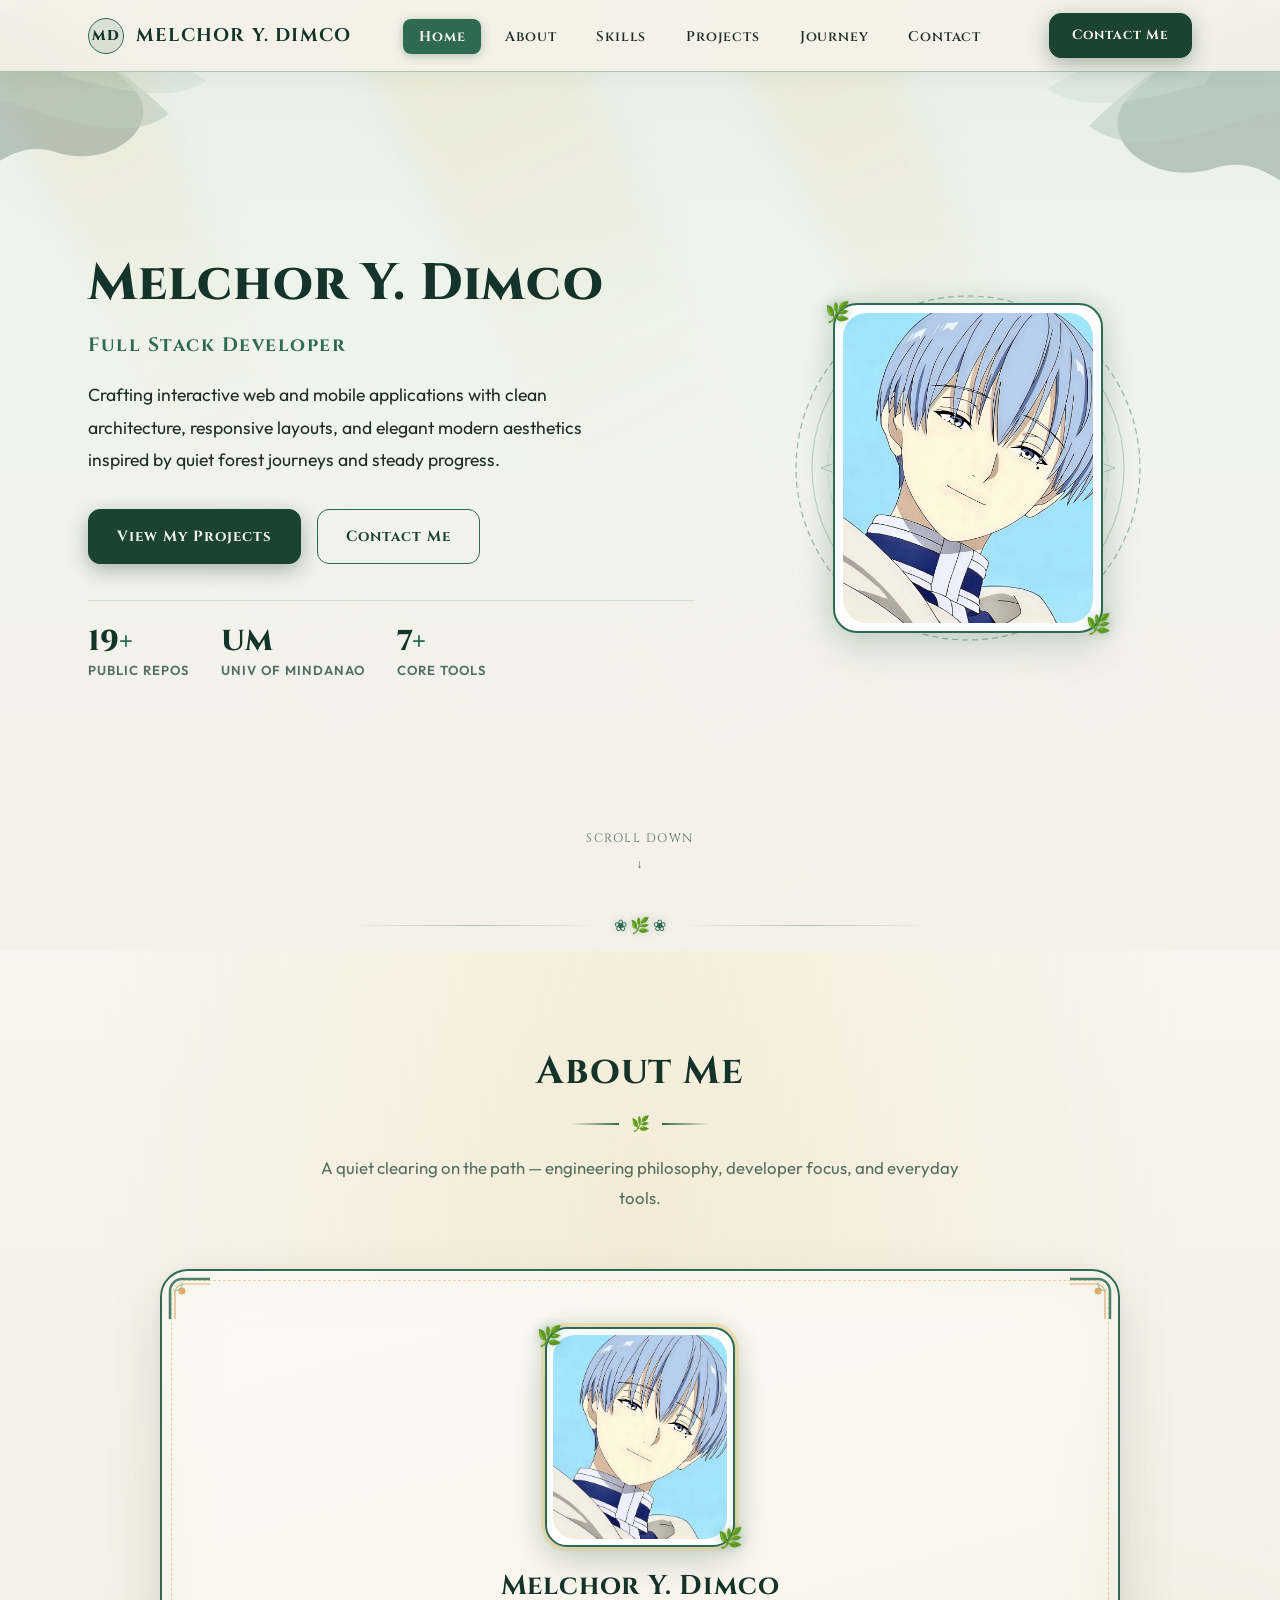
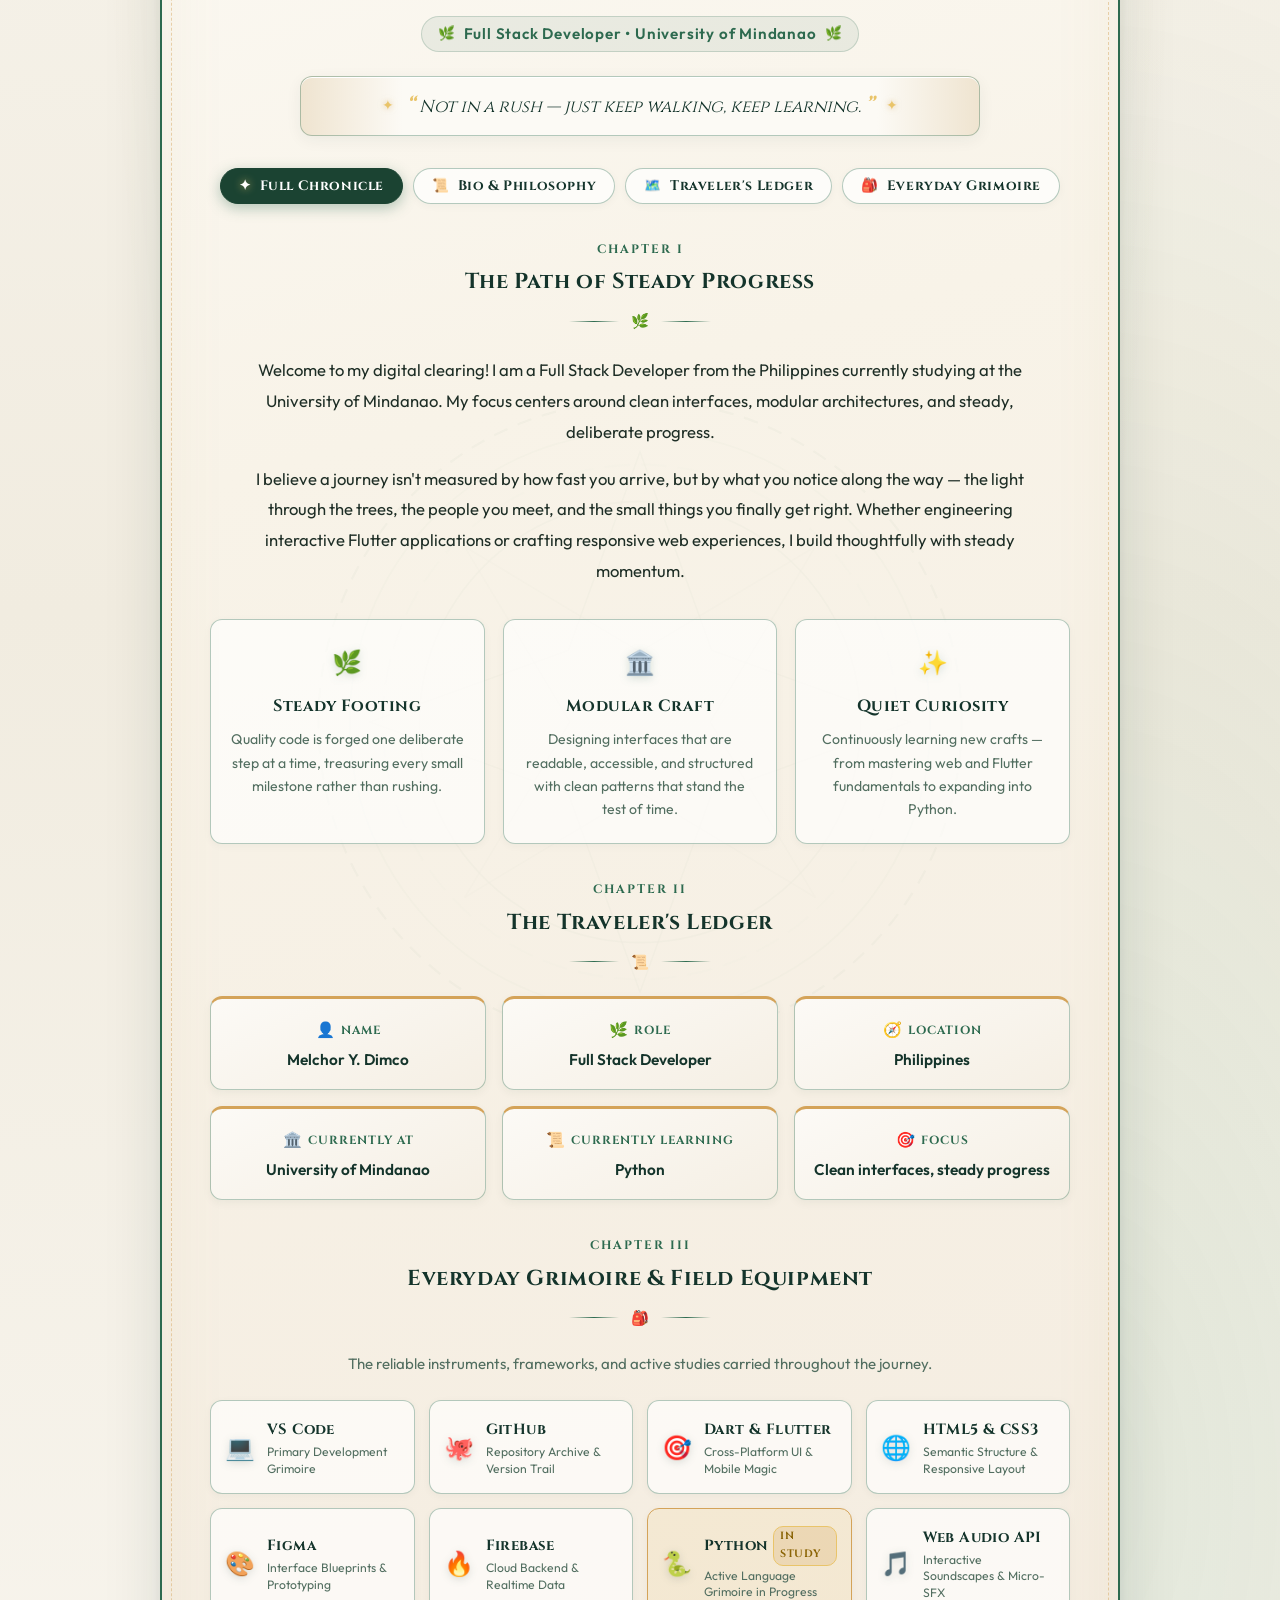
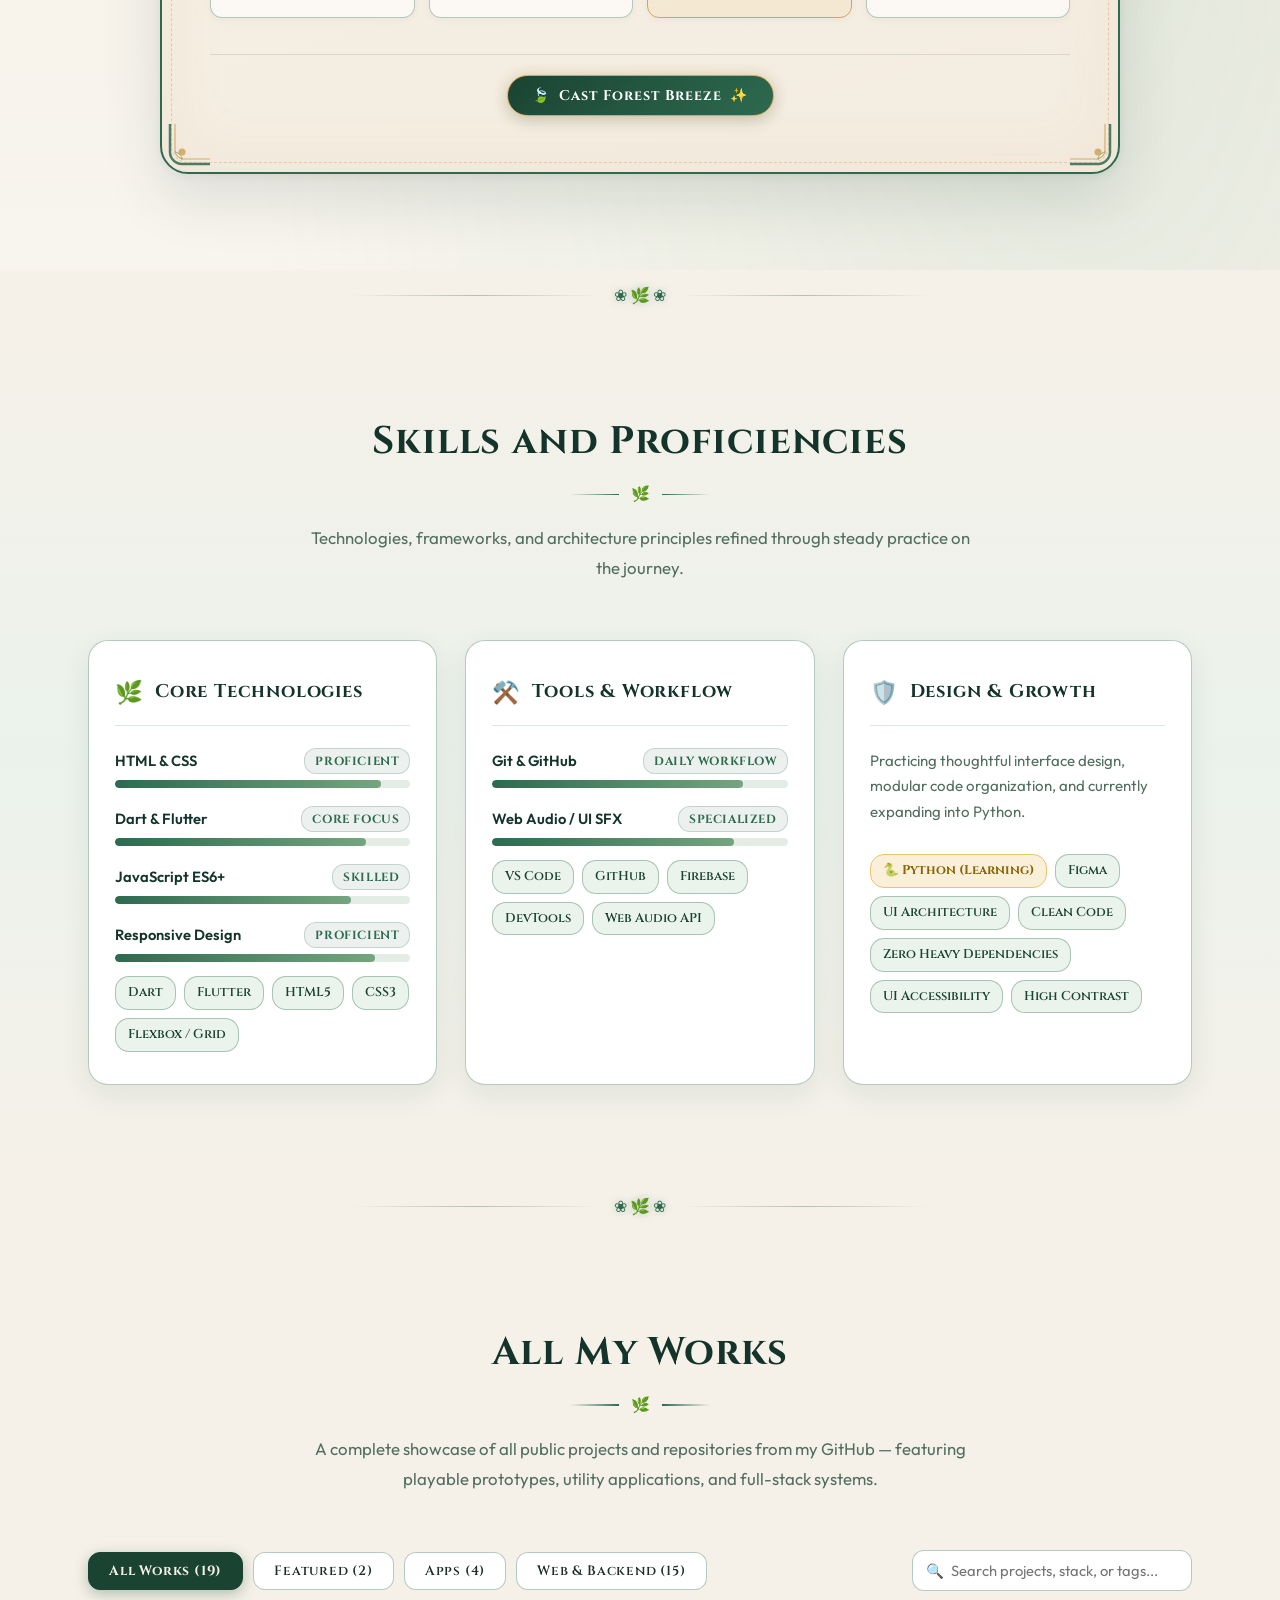
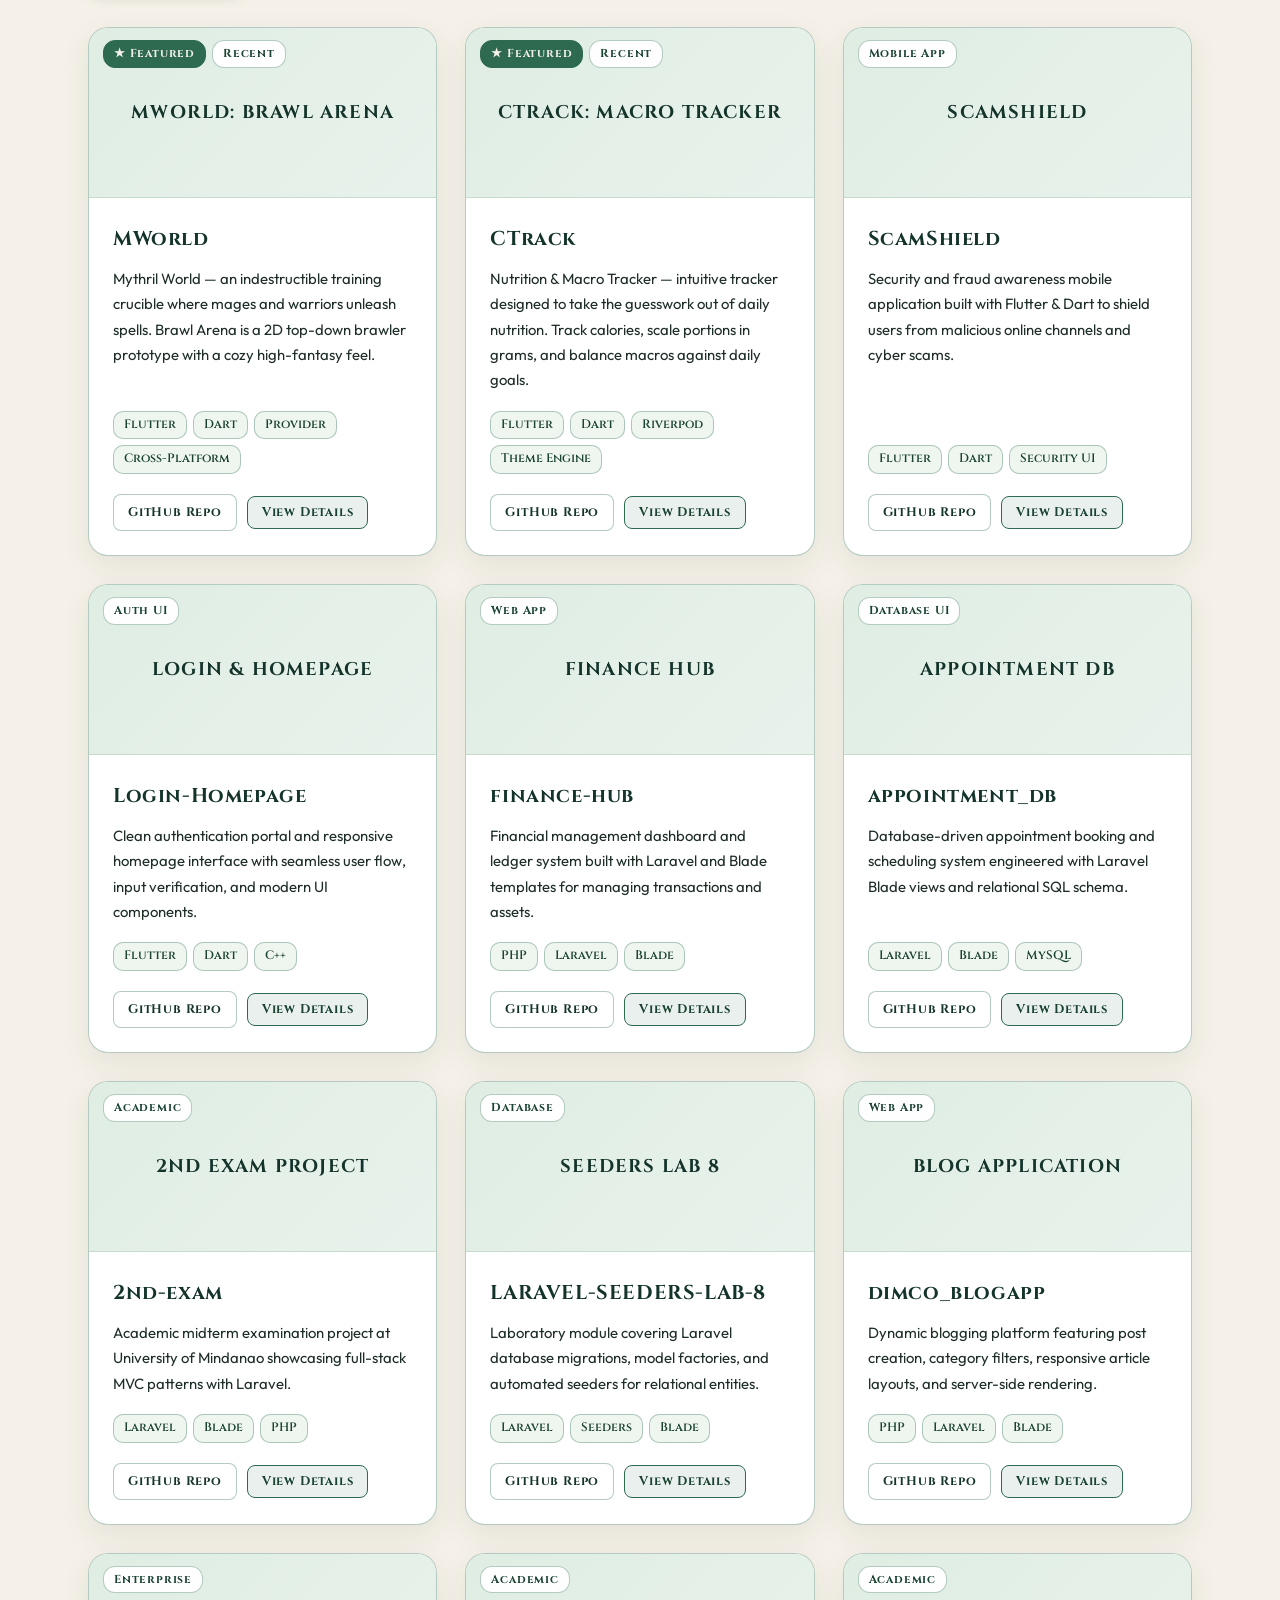
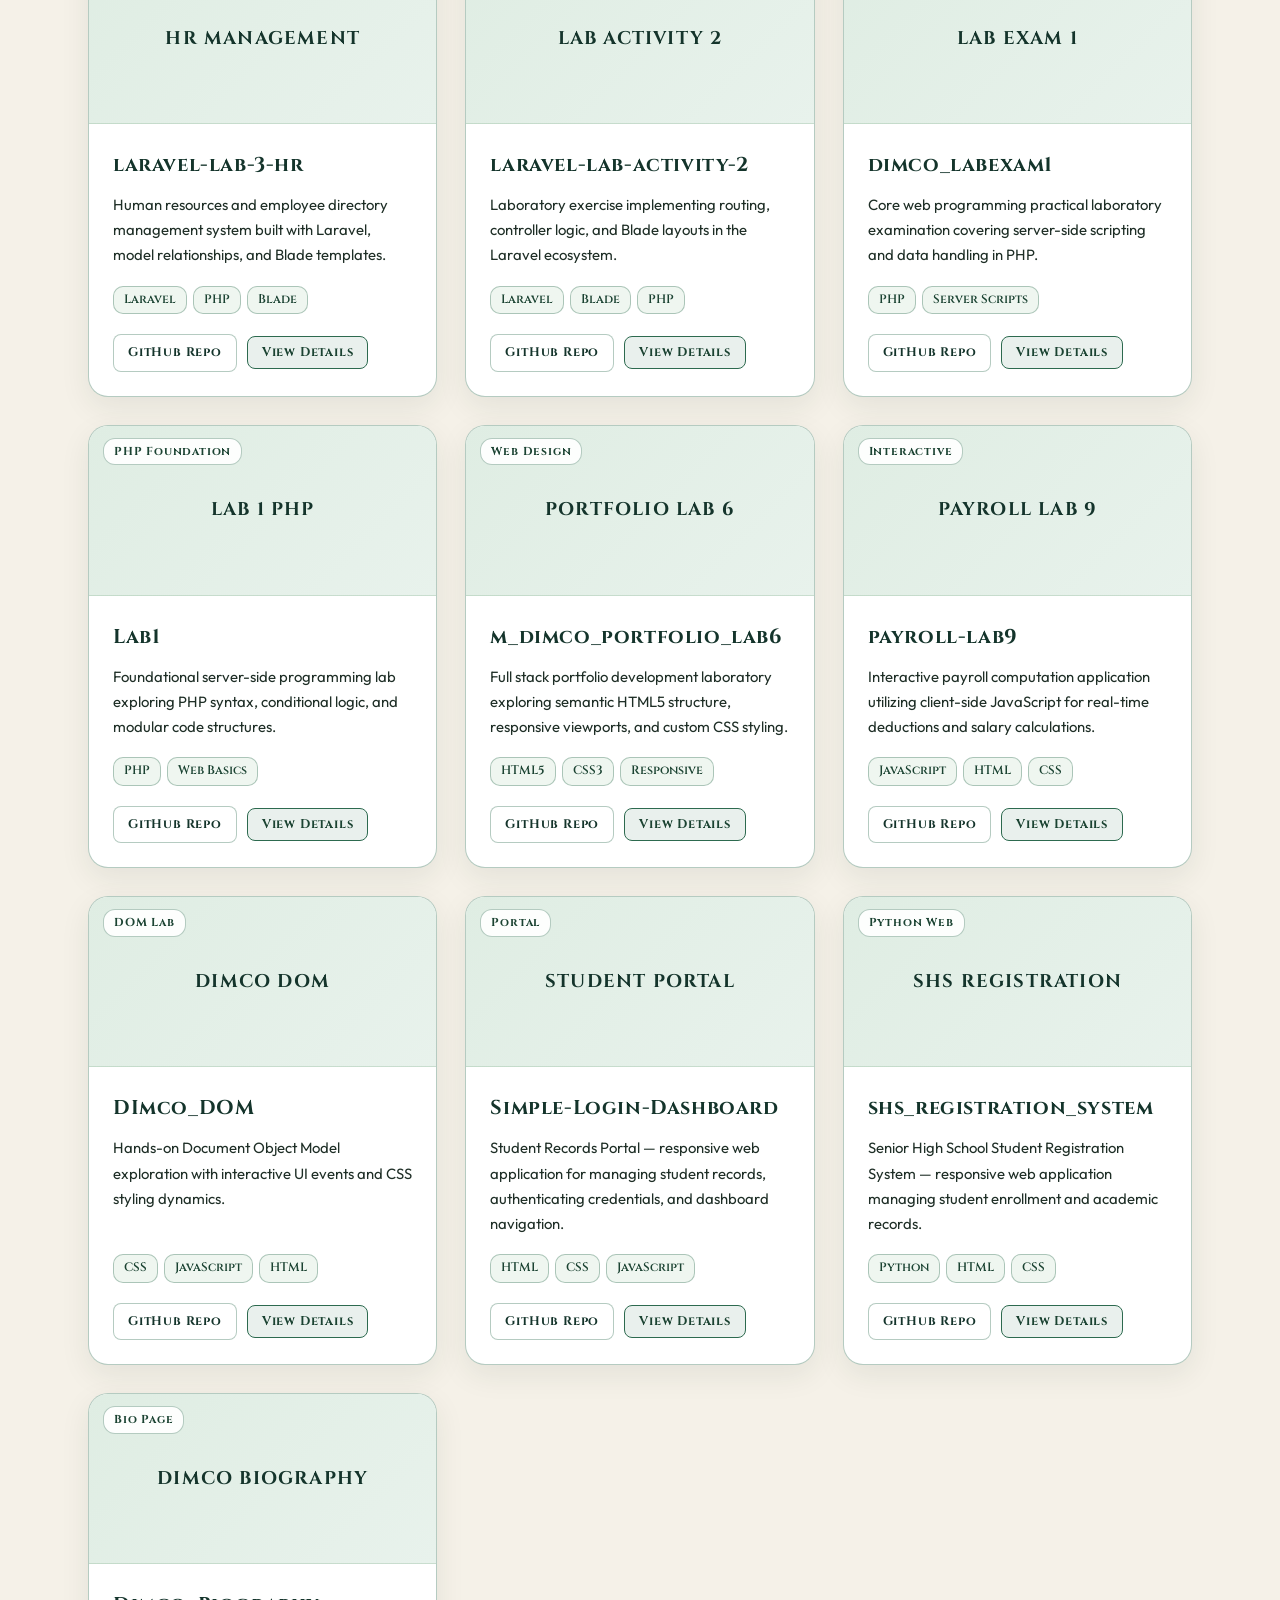
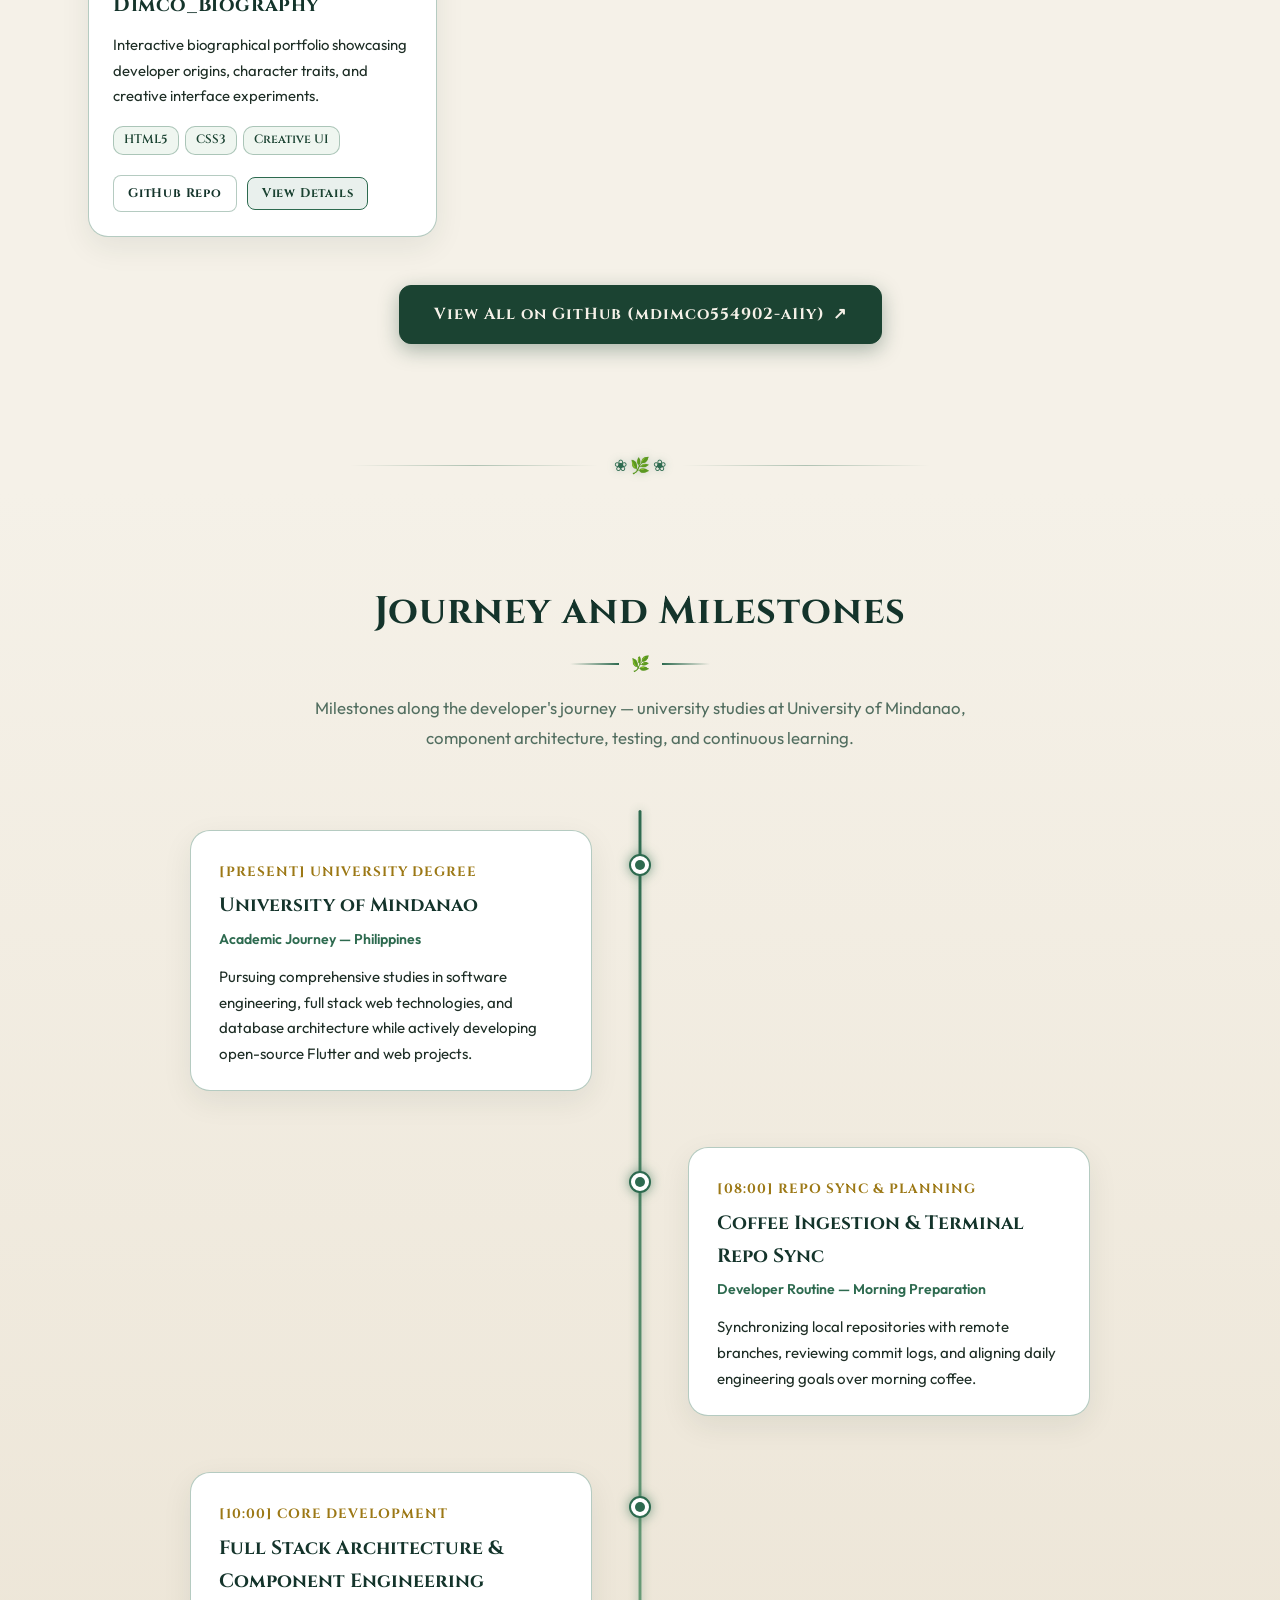
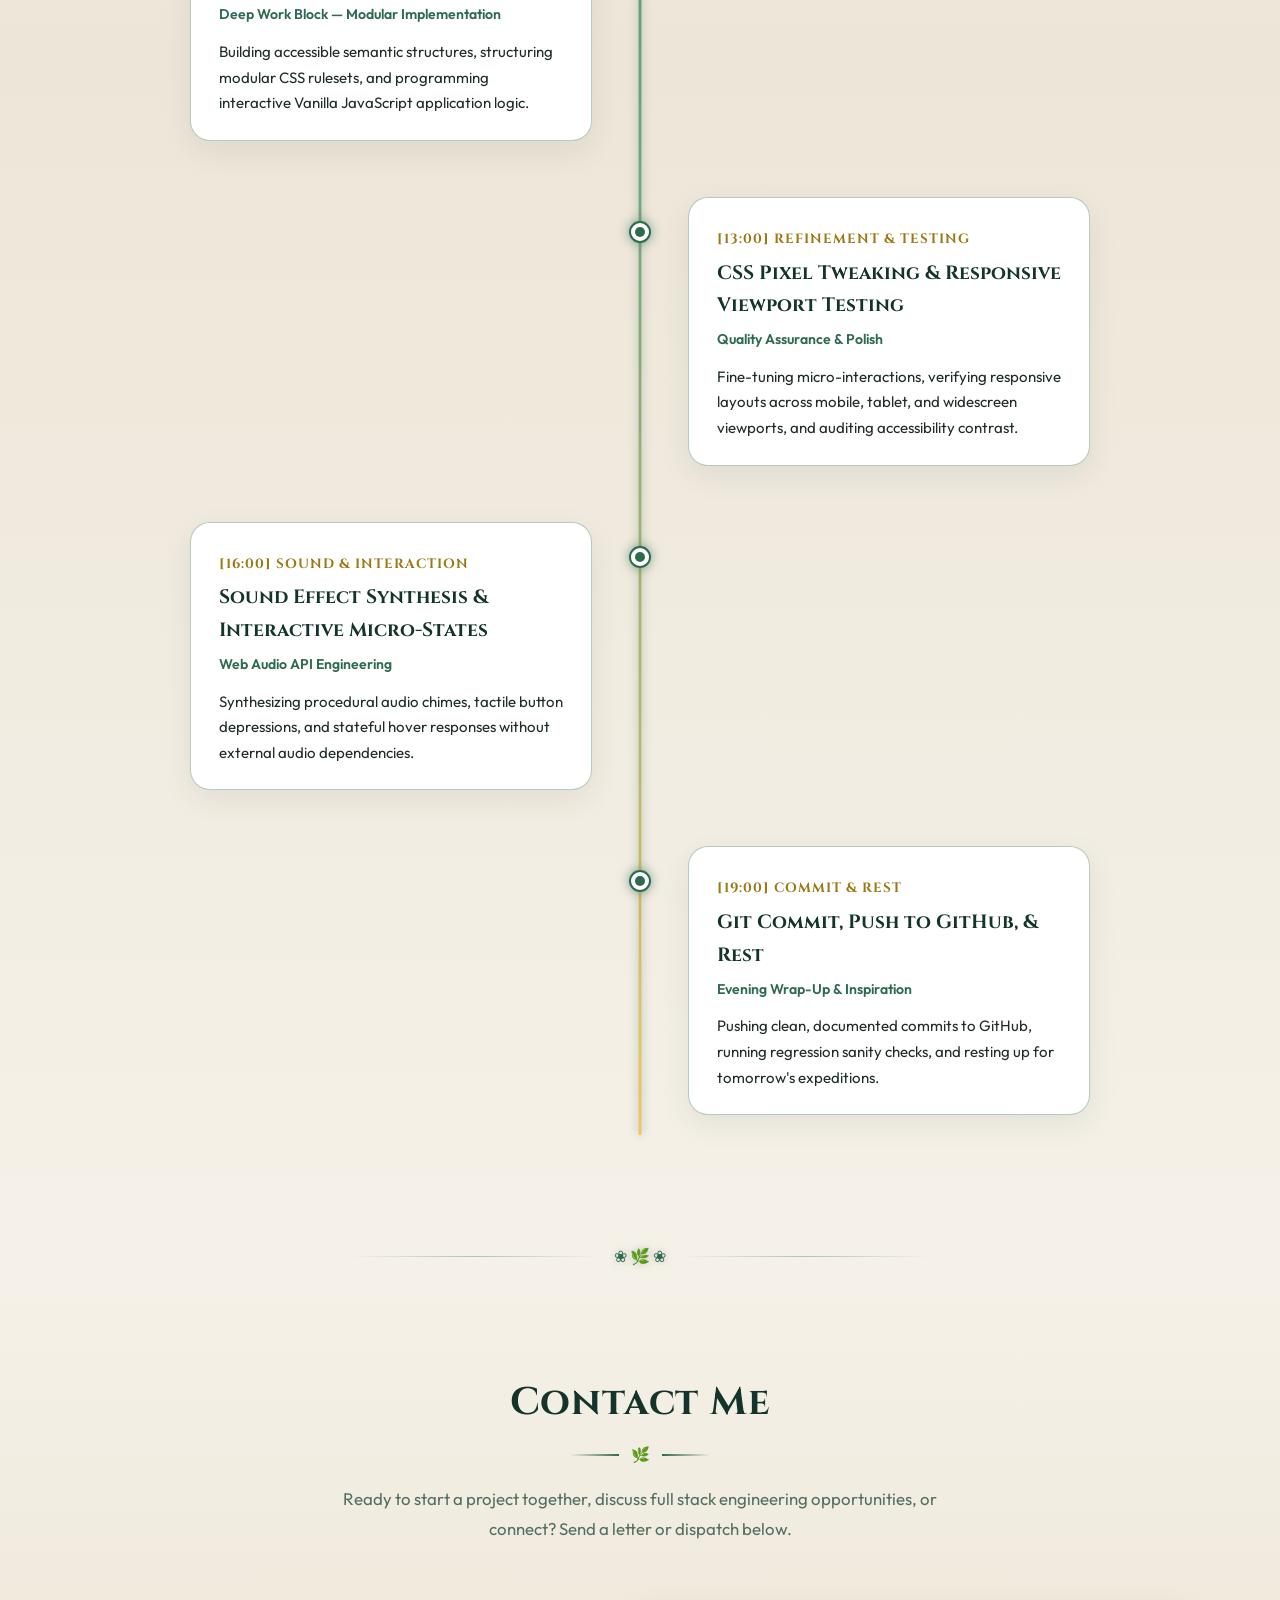
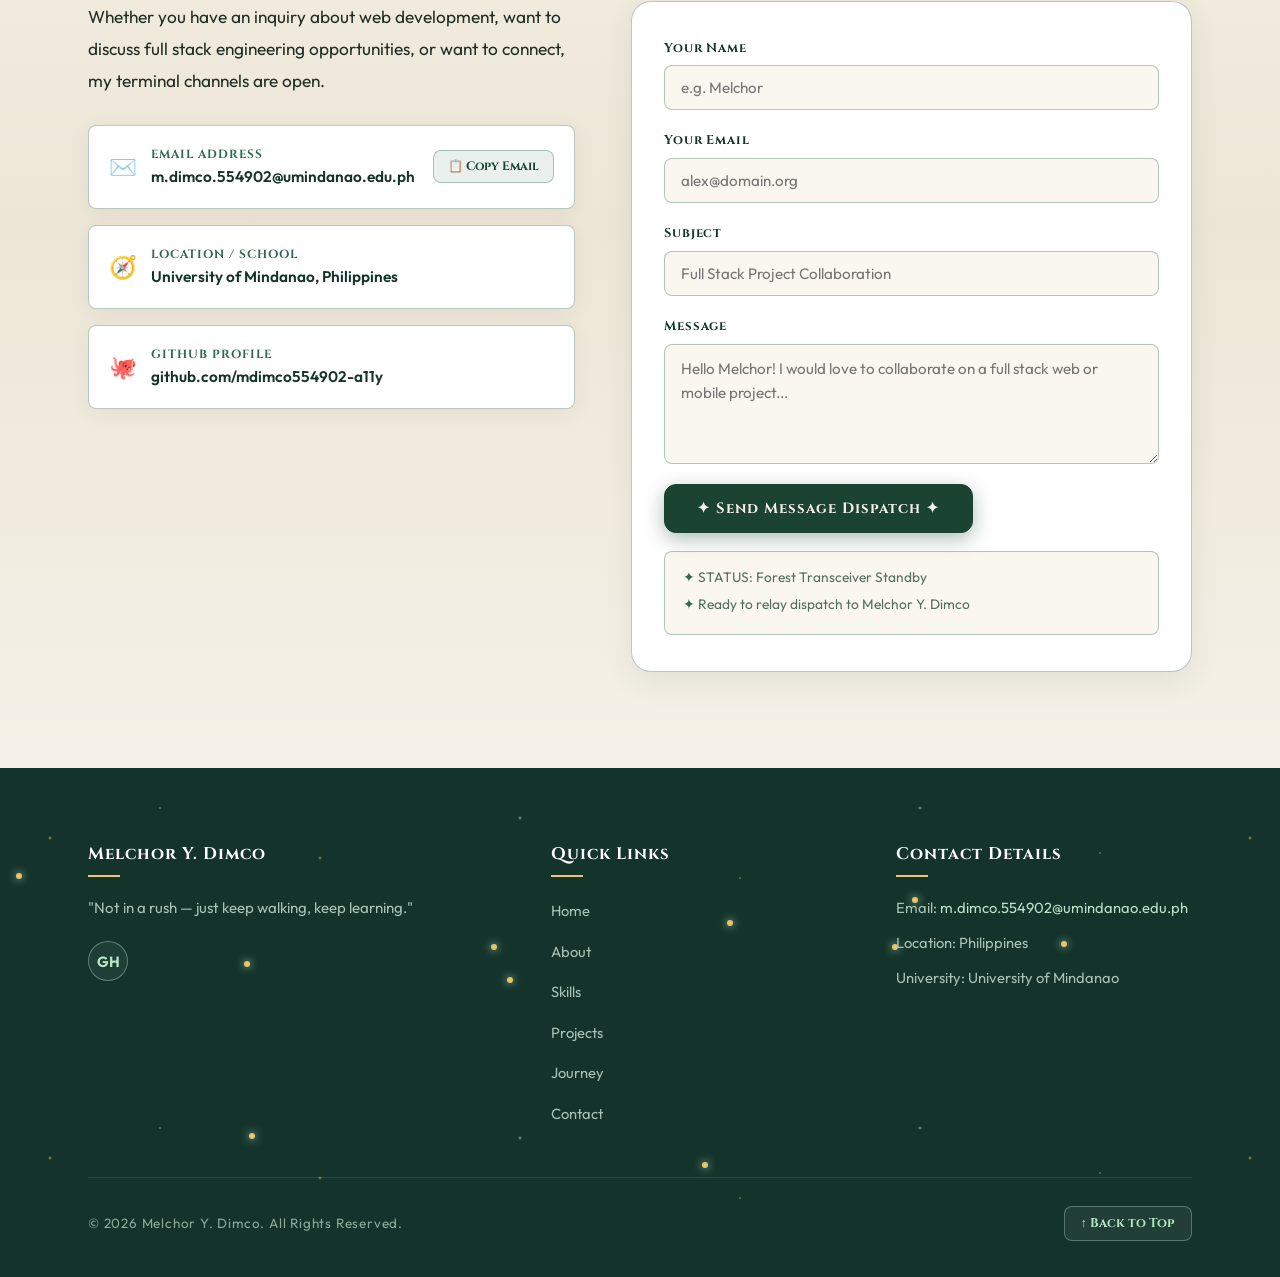
==== commit 968fa746: "Update portfolio" ====
--- a/index.html
+++ b/index.html
@@ -134,8 +134,11 @@
                         </div>
 
                         <!-- 24px Rounded Gold & Moss Frame with Corner Ferns -->
-                        <div class="hero-photo-frame">
-                            <img src="assets/images/Himmel.jpg" alt="Melchor Y. Dimco - Full Stack Developer Portrait" class="hero-img">
+                        <div class="hero-photo-frame sfx-hover" id="hero-photo-frame" tabindex="0" role="region" aria-label="Melchor Y. Dimco Portrait Frame">
+                            <div class="photo-inner-wrap">
+                                <img src="assets/images/Himmel.jpg" alt="Melchor Y. Dimco - Full Stack Developer Portrait" class="hero-img">
+                                <div class="photo-shine-overlay" aria-hidden="true"></div>
+                            </div>
                         </div>
                     </div>
                 </div>
@@ -194,8 +197,11 @@
 
                     <!-- Centered Portrait & Identity Badge -->
                     <div class="about-avatar-wrap">
-                        <div class="about-photo-frame">
-                            <img src="assets/images/Himmel.jpg" alt="Melchor Y. Dimco Portrait" class="about-img" loading="lazy">
+                        <div class="about-photo-frame sfx-hover" id="about-photo-frame" tabindex="0" role="region" aria-label="Melchor Y. Dimco Storybook Portrait">
+                            <div class="photo-inner-wrap">
+                                <img src="assets/images/Himmel.jpg" alt="Melchor Y. Dimco Portrait" class="about-img" loading="lazy">
+                                <div class="photo-shine-overlay" aria-hidden="true"></div>
+                            </div>
                         </div>
                         <h3 class="about-name-title">Melchor Y. Dimco</h3>
                         <p class="about-role-sub">
--- a/css/main.css
+++ b/css/main.css
@@ -653,6 +653,15 @@
     z-index: 1;
 }
 
+/* Common Inner Wrap for Portrait Frames (clips image zoom and sunlight sheen) */
+.photo-inner-wrap {
+    position: relative;
+    width: 100%;
+    height: 100%;
+    border-radius: inherit;
+    overflow: hidden;
+}
+
 .hero-photo-frame {
     position: relative;
     z-index: 2;
@@ -664,6 +673,21 @@
     background: #FFFFFF;
     padding: 8px;
     overflow: visible;
+    cursor: pointer;
+    transition: transform 0.45s cubic-bezier(0.2, 0.9, 0.3, 1),
+                box-shadow 0.45s cubic-bezier(0.2, 0.9, 0.3, 1),
+                border-color 0.35s ease;
+    will-change: transform, box-shadow;
+}
+
+/* Hover Elevation & Radiant Mana Aura Expansion */
+.hero-photo-frame:hover {
+    transform: translateY(-8px) scale(1.03);
+    border-color: #D4A359;
+    box-shadow: 0 24px 50px rgba(20, 52, 43, 0.22),
+                0 0 35px rgba(116, 165, 127, 0.65),
+                0 0 55px rgba(233, 196, 106, 0.5),
+                inset 0 0 15px rgba(233, 196, 106, 0.25);
 }
 
 .hero-img {
@@ -672,9 +696,55 @@
     object-fit: cover;
     border-radius: calc(var(--radius-hero) - 6px);
     display: block;
-}
-
-/* Fern Accents at Corners */
+    transition: transform 0.65s cubic-bezier(0.2, 0.9, 0.3, 1),
+                filter 0.5s ease;
+    will-change: transform;
+}
+
+.hero-photo-frame:hover .hero-img {
+    transform: scale(1.07);
+    filter: brightness(1.06) contrast(1.03);
+}
+
+/* Sunlight Sheen / Diagonal Light Glint Sweep Across the Portrait */
+.photo-shine-overlay {
+    position: absolute;
+    top: 0;
+    left: 0;
+    width: 100%;
+    height: 100%;
+    pointer-events: none;
+    z-index: 5;
+    border-radius: inherit;
+    overflow: hidden;
+}
+
+.photo-shine-overlay::after {
+    content: '';
+    position: absolute;
+    top: -50%;
+    left: -130%;
+    width: 70%;
+    height: 200%;
+    background: linear-gradient(
+        105deg,
+        transparent 0%,
+        rgba(255, 255, 255, 0) 25%,
+        rgba(255, 255, 255, 0.5) 45%,
+        rgba(233, 196, 106, 0.45) 55%,
+        transparent 80%
+    );
+    transform: rotate(25deg);
+    transition: none;
+}
+
+.hero-photo-frame:hover .photo-shine-overlay::after,
+.about-photo-frame:hover .photo-shine-overlay::after {
+    left: 170%;
+    transition: left 0.95s cubic-bezier(0.22, 1, 0.36, 1);
+}
+
+/* Fern Accents at Corners — Blooming & Glowing on Hover */
 .hero-photo-frame::before,
 .hero-photo-frame::after {
     content: '🌿';
@@ -683,6 +753,8 @@
     color: var(--c-moss-green);
     z-index: 3;
     filter: drop-shadow(0 0 6px rgba(45, 106, 79, 0.4));
+    transition: transform 0.45s cubic-bezier(0.34, 1.56, 0.64, 1),
+                filter 0.35s ease;
 }
 
 .hero-photo-frame::before {
@@ -693,6 +765,23 @@
 .hero-photo-frame::after {
     bottom: -10px;
     right: -10px;
+}
+
+.hero-photo-frame:hover::before {
+    transform: translate(-3px, -3px) scale(1.35) rotate(-18deg);
+    filter: drop-shadow(0 0 10px rgba(233, 196, 106, 0.95)) drop-shadow(0 0 5px #74A57F);
+}
+
+.hero-photo-frame:hover::after {
+    transform: translate(3px, 3px) scale(1.35) rotate(18deg);
+    filter: drop-shadow(0 0 10px rgba(233, 196, 106, 0.95)) drop-shadow(0 0 5px #74A57F);
+}
+
+/* Background Magic Circle Reaction on Profile Hover */
+.hero-photo-col:hover .magic-circle-svg-wrap svg {
+    opacity: 0.85;
+    filter: drop-shadow(0 0 16px rgba(116, 165, 127, 0.9)) drop-shadow(0 0 30px rgba(233, 196, 106, 0.65));
+    animation-duration: 20s;
 }
 
 /* Scroll-Down Indicator */
@@ -813,6 +902,23 @@
     background: #FFFFFF;
     padding: 6px;
     margin-bottom: 16px;
+    cursor: pointer;
+    overflow: visible;
+    transition: transform 0.45s cubic-bezier(0.2, 0.9, 0.3, 1),
+                box-shadow 0.45s cubic-bezier(0.2, 0.9, 0.3, 1),
+                border-color 0.35s ease;
+    will-change: transform, box-shadow;
+}
+
+/* Hover Elevation & Radiant Mana Aura Expansion */
+.about-photo-frame:hover {
+    transform: translateY(-8px) scale(1.045);
+    border-color: #D4A359;
+    box-shadow: 0 0 0 5px rgba(233, 196, 106, 0.6),
+                0 24px 50px rgba(20, 52, 43, 0.22),
+                0 0 35px rgba(116, 165, 127, 0.65),
+                0 0 55px rgba(233, 196, 106, 0.5),
+                inset 0 0 15px rgba(233, 196, 106, 0.25);
 }
 
 .about-photo-frame::before,
@@ -823,6 +929,8 @@
     color: var(--c-moss-green);
     z-index: 4;
     filter: drop-shadow(0 0 6px rgba(45, 106, 79, 0.45));
+    transition: transform 0.45s cubic-bezier(0.34, 1.56, 0.64, 1),
+                filter 0.35s ease;
 }
 
 .about-photo-frame::before {
@@ -833,6 +941,16 @@
 .about-photo-frame::after {
     bottom: -10px;
     right: -10px;
+}
+
+.about-photo-frame:hover::before {
+    transform: translate(-3px, -3px) scale(1.35) rotate(-18deg);
+    filter: drop-shadow(0 0 10px rgba(233, 196, 106, 0.95)) drop-shadow(0 0 5px #74A57F);
+}
+
+.about-photo-frame:hover::after {
+    transform: translate(3px, 3px) scale(1.35) rotate(18deg);
+    filter: drop-shadow(0 0 10px rgba(233, 196, 106, 0.95)) drop-shadow(0 0 5px #74A57F);
 }
 
 .about-img {
@@ -841,6 +959,38 @@
     object-fit: cover;
     border-radius: 16px;
     display: block;
+    transition: transform 0.65s cubic-bezier(0.2, 0.9, 0.3, 1),
+                filter 0.5s ease;
+    will-change: transform;
+}
+
+.about-photo-frame:hover .about-img {
+    transform: scale(1.07);
+    filter: brightness(1.06) contrast(1.03);
+}
+
+/* Floating Golden Mana Sparks Spawned on Photo Hover */
+.photo-mana-sparkle {
+    position: absolute;
+    pointer-events: none;
+    z-index: 15;
+    font-size: 0.9rem;
+    animation: photoSparkleDrift 1.4s cubic-bezier(0.2, 0.8, 0.2, 1) forwards;
+}
+
+@keyframes photoSparkleDrift {
+    0% {
+        opacity: 0;
+        transform: translate3d(0, 0, 0) scale(0.4) rotate(0deg);
+    }
+    20% {
+        opacity: 1;
+        transform: translate3d(var(--tx, 0px), var(--ty, -15px), 0) scale(1.2) rotate(45deg);
+    }
+    100% {
+        opacity: 0;
+        transform: translate3d(var(--tx-end, 10px), var(--ty-end, -45px), 0) scale(0.5) rotate(120deg);
+    }
 }
 
 .about-name-title {
